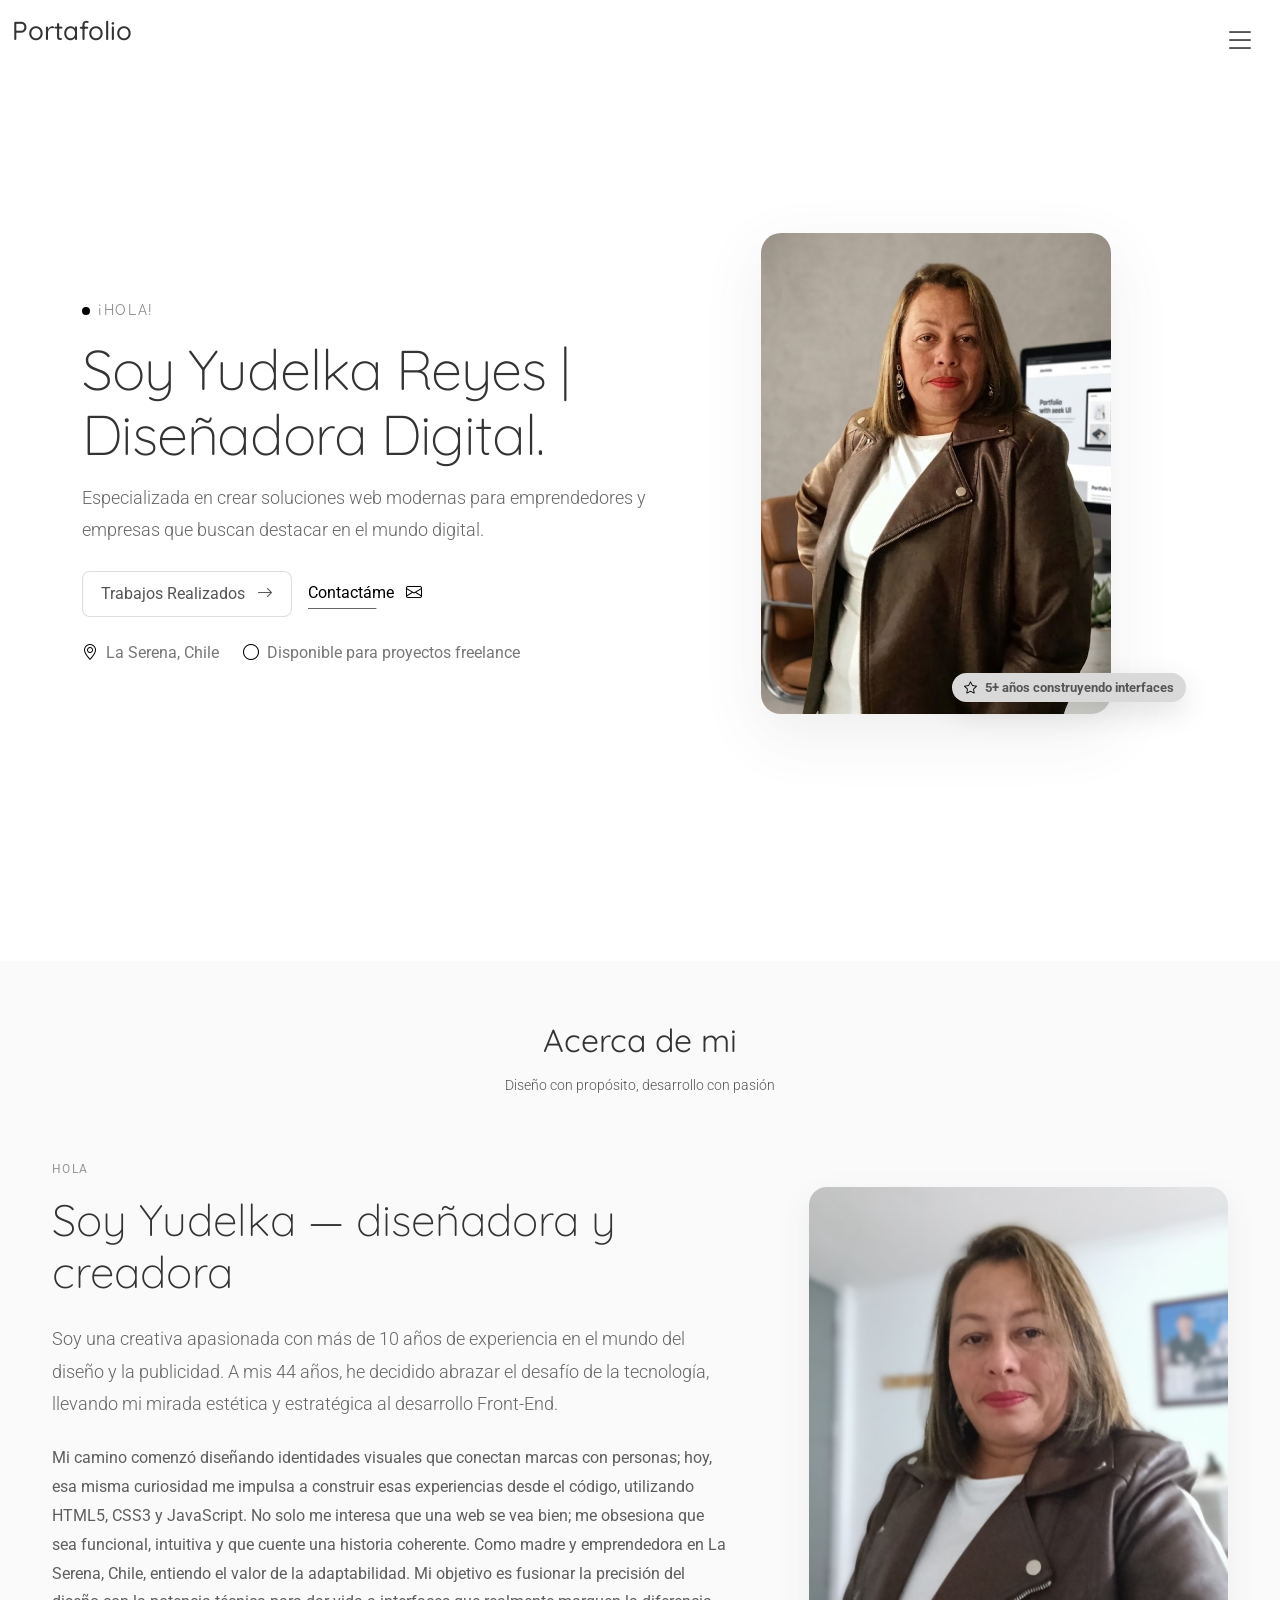
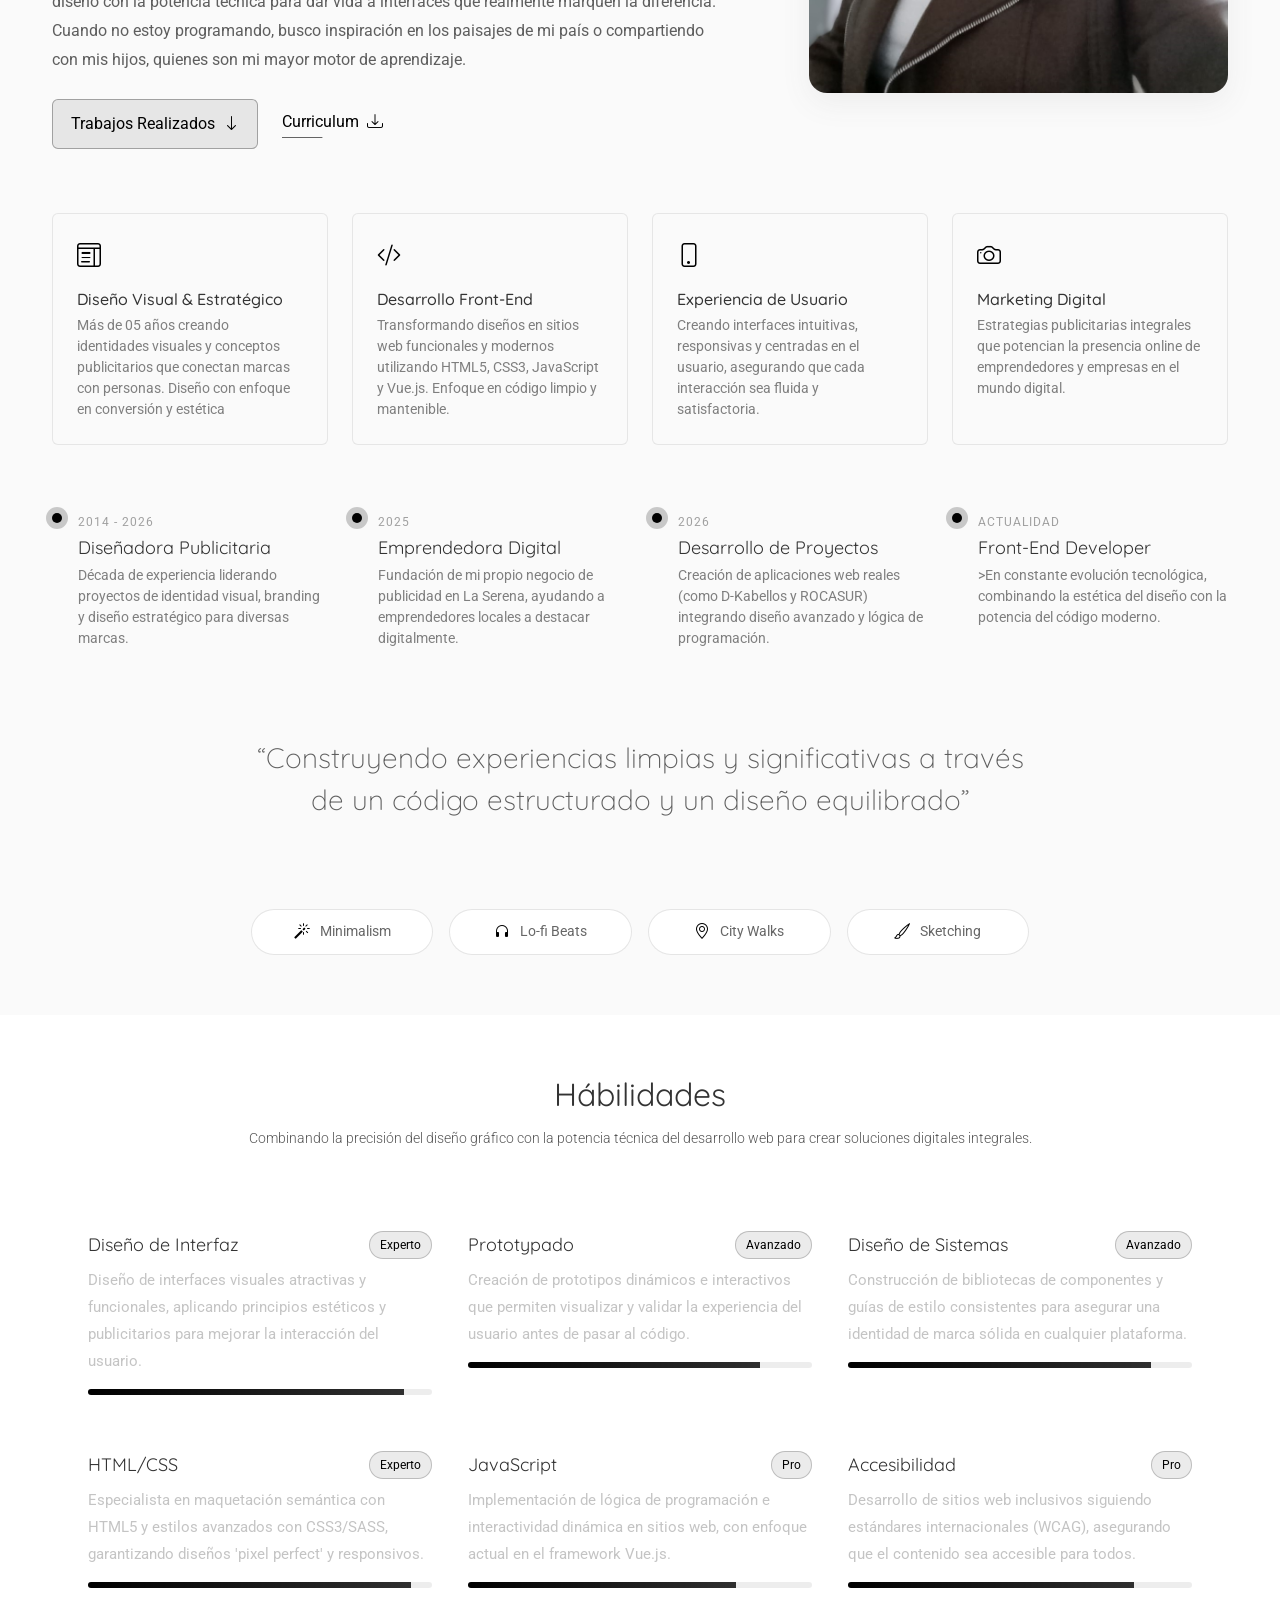
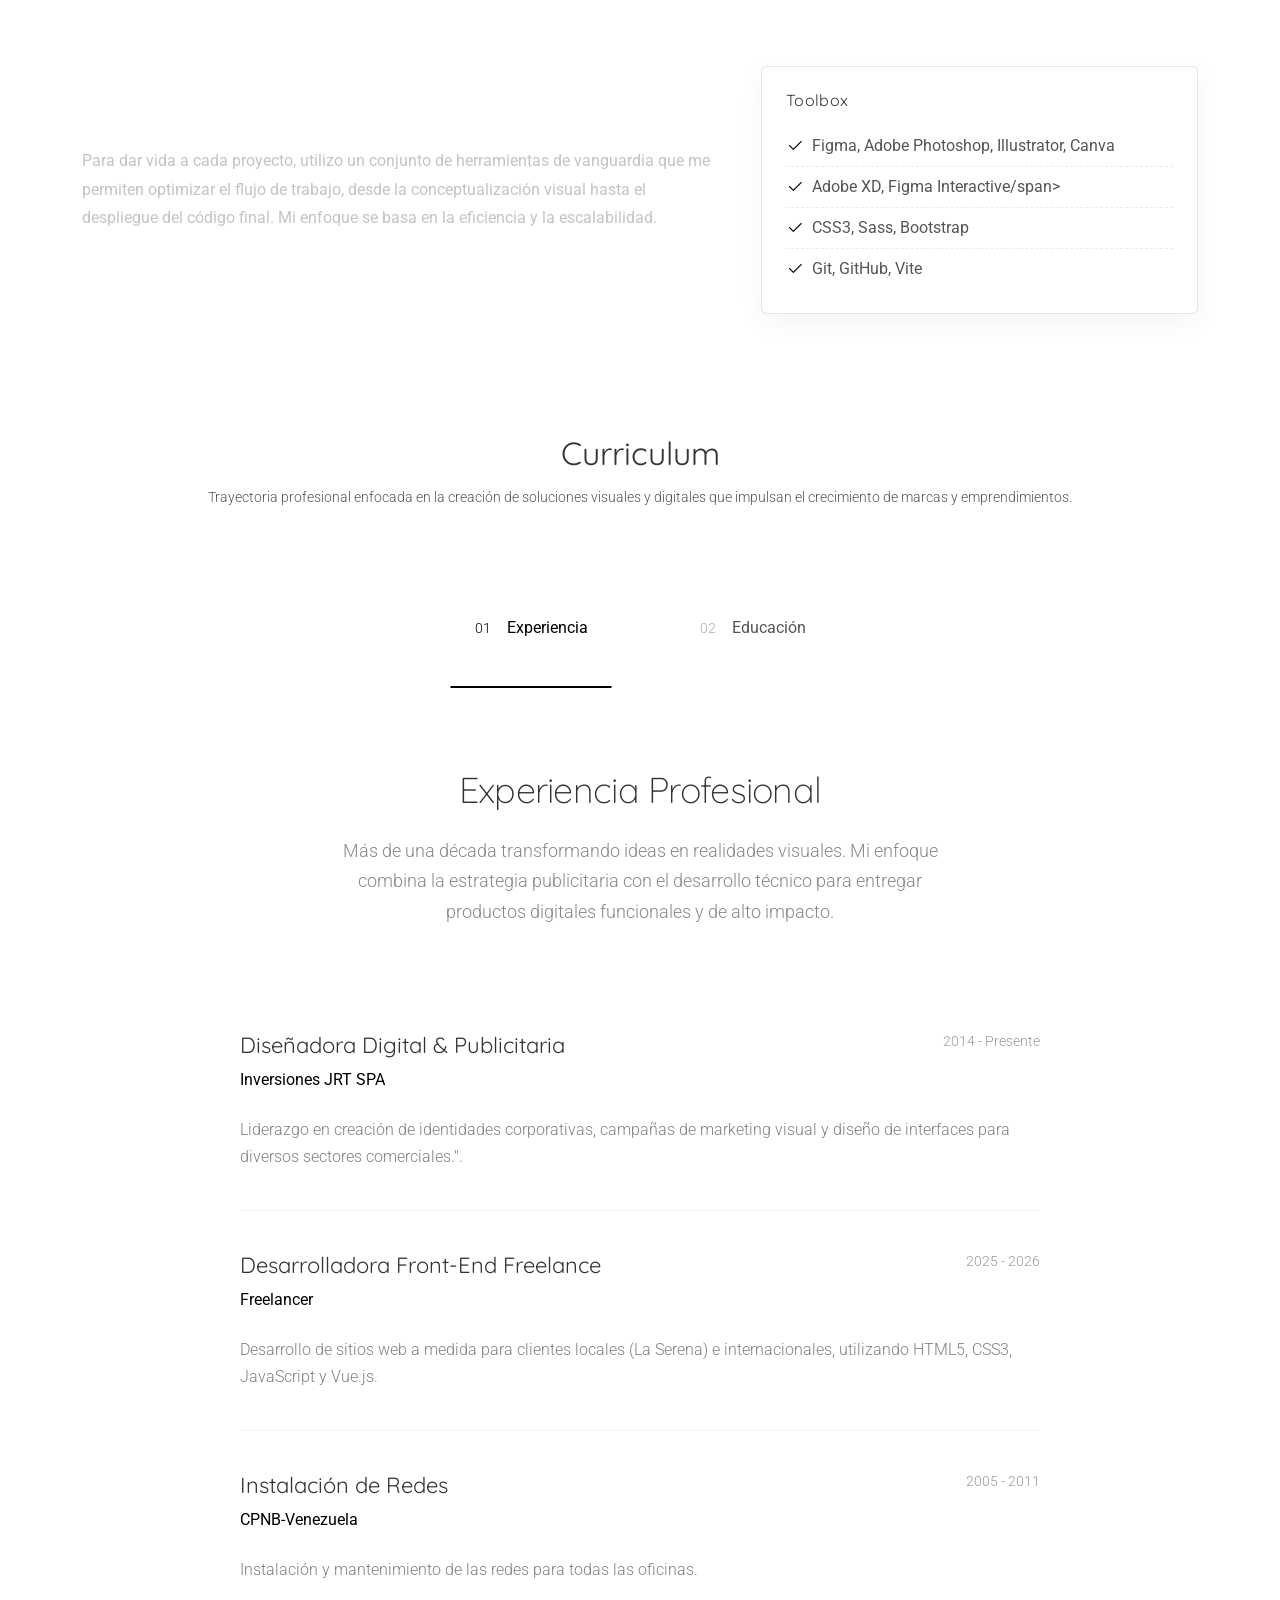
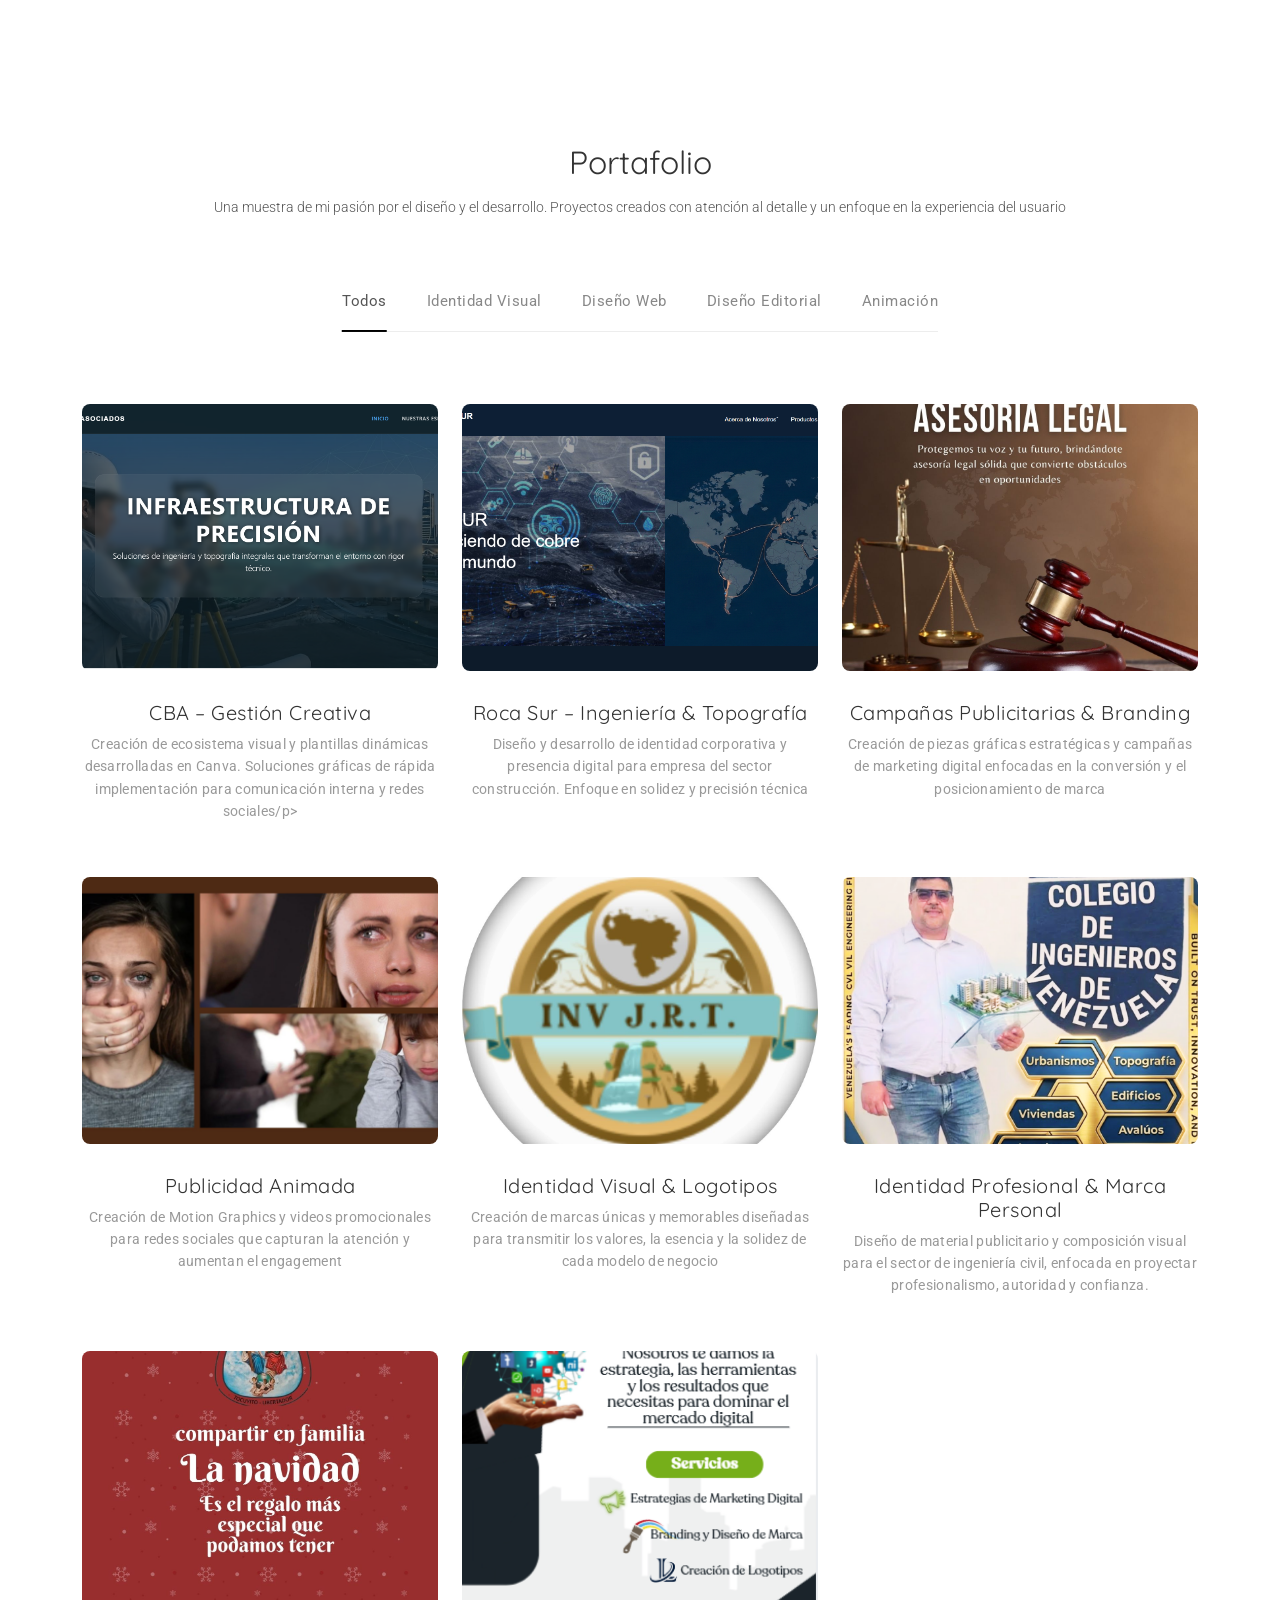
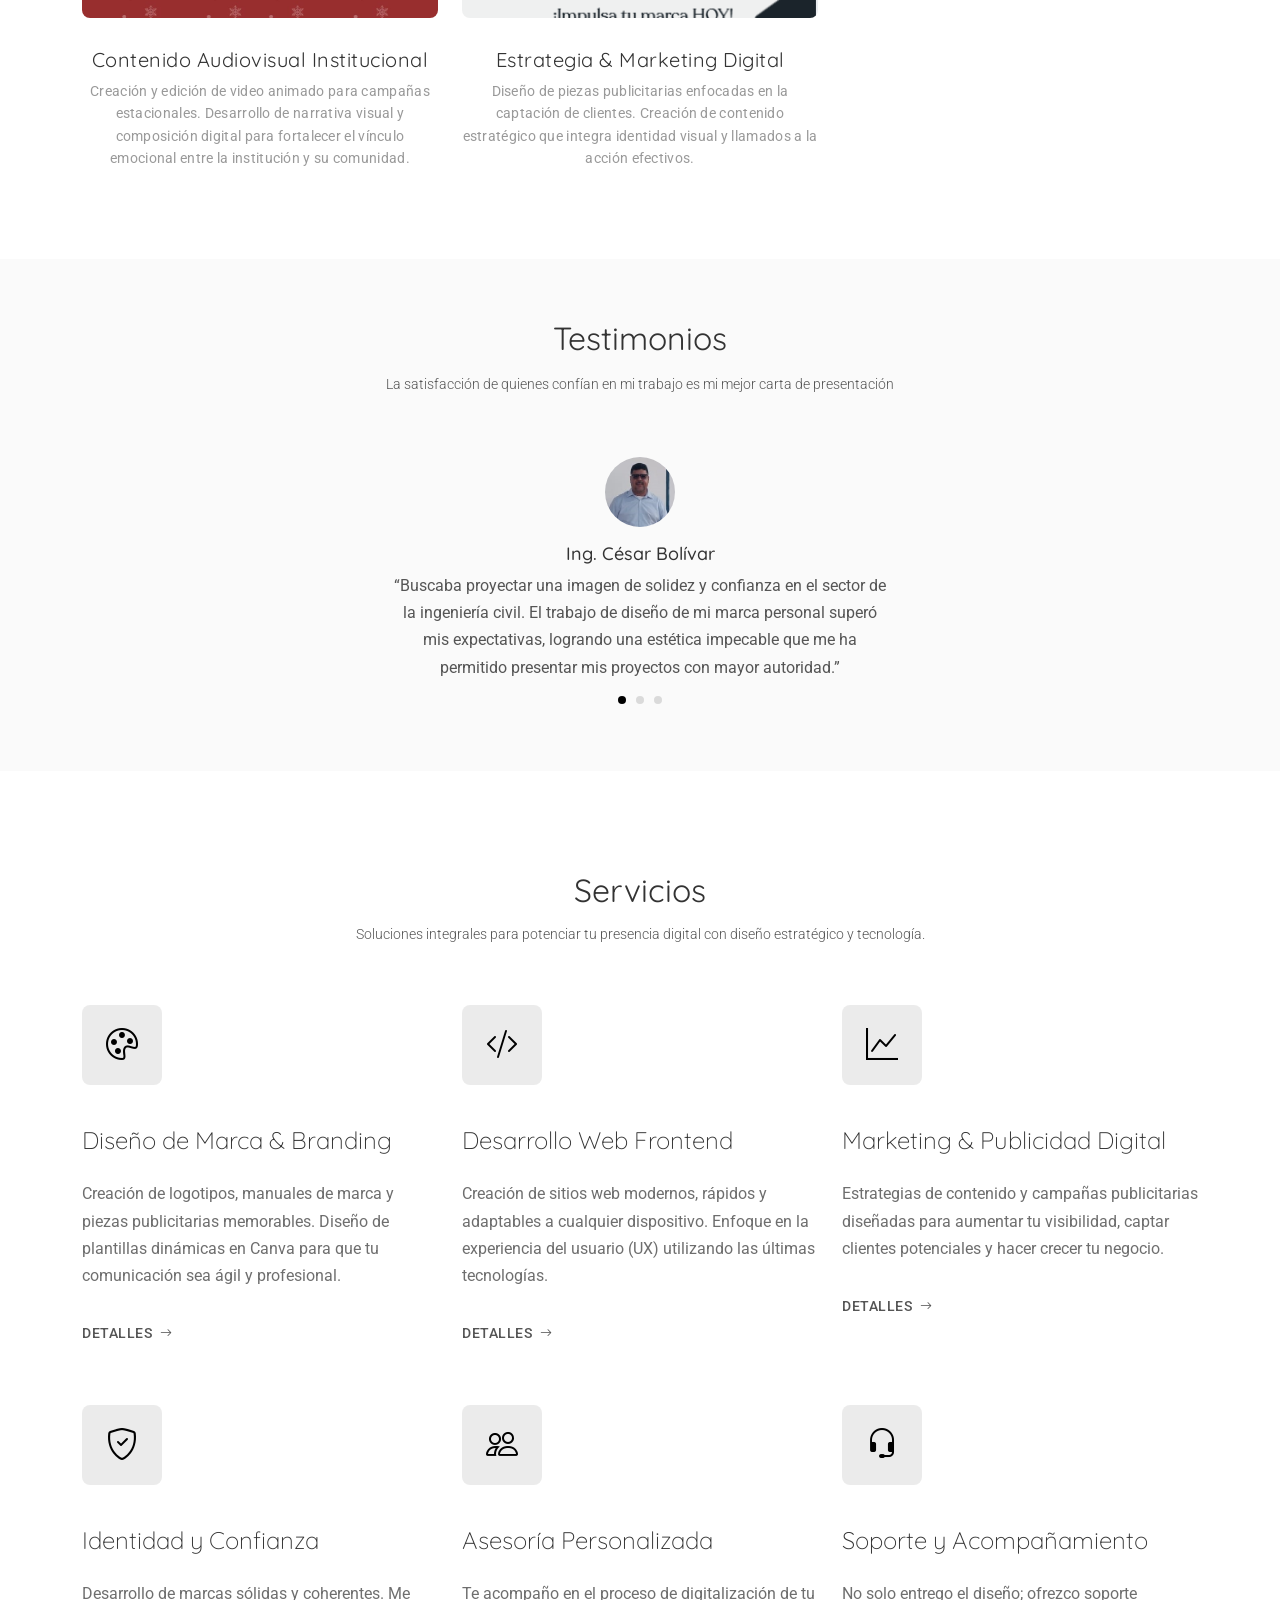
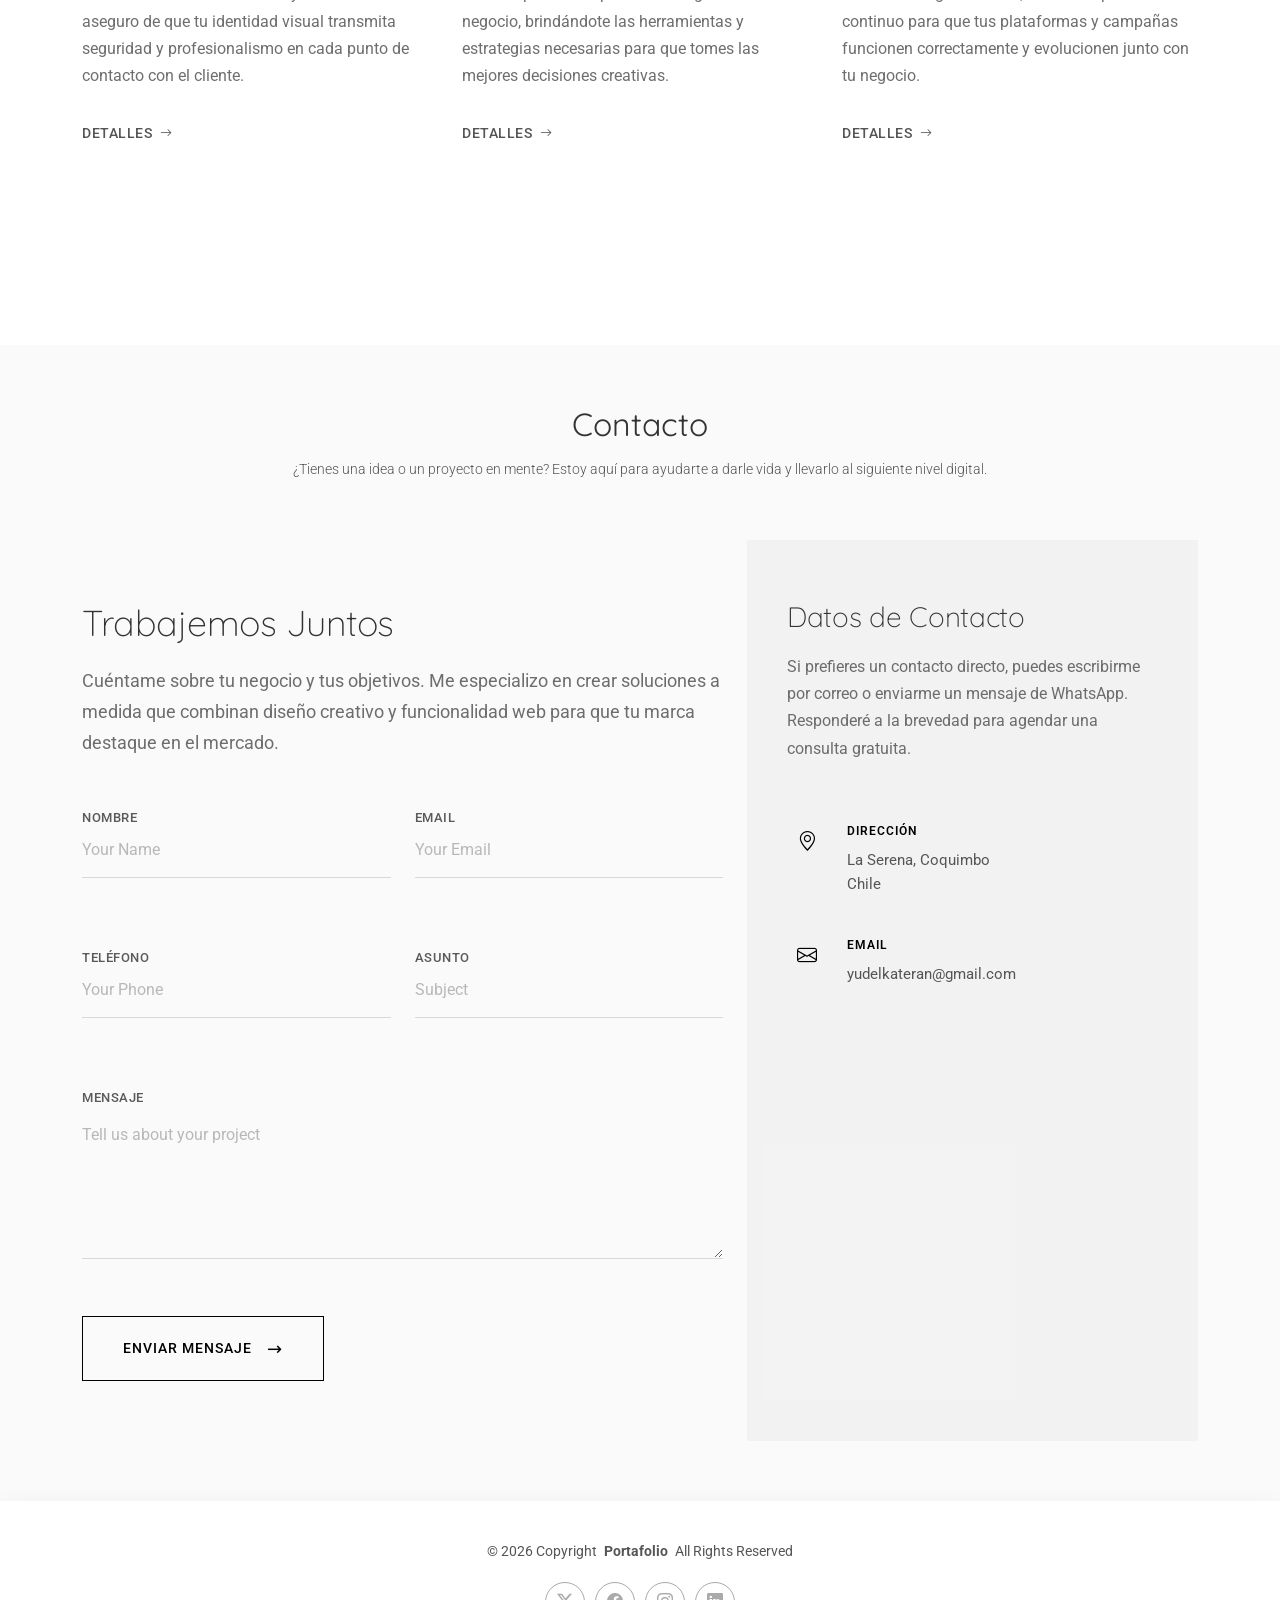
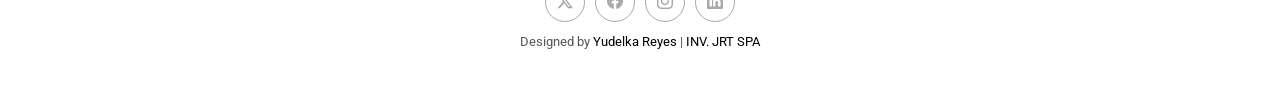
==== index.html @ 9823ff52 "Servicios" ====
<!DOCTYPE html>
<html lang="en">

<head>
  <meta charset="utf-8">
  <meta content="width=device-width, initial-scale=1.0" name="viewport">
  <title>Portafolio</title>
  <meta name="description" content="">
  <meta name="keywords" content="">

  <!-- Favicons -->
  <link href="assets/img/favicon.png" rel="icon">
  <link href="assets/img/apple-touch-icon.png" rel="apple-touch-icon">

  <!-- Fonts -->
  <link href="https://fonts.googleapis.com" rel="preconnect">
  <link href="https://fonts.gstatic.com" rel="preconnect" crossorigin>
  <link
    href="https://fonts.googleapis.com/css2?family=Roboto:ital,wght@0,100;0,300;0,400;0,500;0,700;0,900;1,100;1,300;1,400;1,500;1,700;1,900&family=Raleway:ital,wght@0,100;0,200;0,300;0,400;0,500;0,600;0,700;0,800;0,900;1,100;1,200;1,300;1,400;1,500;1,600;1,700;1,800;1,900&family=Quicksand:wght@300;400;500;600;700&display=swap"
    rel="stylesheet">

  <!-- Vendor CSS Files -->
  <link href="assets/vendor/bootstrap/css/bootstrap.min.css" rel="stylesheet">
  <link href="assets/vendor/bootstrap-icons/bootstrap-icons.css" rel="stylesheet">
  <link href="assets/vendor/aos/aos.css" rel="stylesheet">
  <link href="assets/vendor/glightbox/css/glightbox.min.css" rel="stylesheet">
  <link href="assets/vendor/swiper/swiper-bundle.min.css" rel="stylesheet">

  <!-- Main CSS File -->
  <link href="assets/css/main.css" rel="stylesheet">

  <!-- =======================================================
  * Template Name: MinimalFolio
  * Template URL: https://bootstrapmade.com/minimalfolio-bootstrap-portfolio-template/
  * Updated: Aug 05 2025 with Bootstrap v5.3.7
  * Author: BootstrapMade.com
  * License: https://bootstrapmade.com/license/
  ======================================================== -->
</head>

<body class="index-page">

  <header id="header" class="header d-flex align-items-center position-relative">
    <div class="container-fluid position-relative d-flex align-items-center justify-content-between">

      <a href="index.html" class="logo d-flex align-items-center">
        <!-- Uncomment the line below if you also wish to use an image logo -->
        <!-- <img src="assets/img/logo.webp" alt=""> -->
        <h1 class="sitename">Portafolio</h1>
      </a>

      <nav id="navmenu" class="navmenu">
        <ul>
          <li><a href="#hero" class="active">Inicio</a></li>
          <li><a href="#about">Acerca de mi</a></li>
          <li><a href="#resume">Resume</a></li>
          <li><a href="#portfolio">Portafolio</a></li>
          <li><a href="#services">Servicios</a></li>
          <li><a href="#contact">Contacto</a></li>
        </ul>
        <i class="mobile-nav-toggle d-xl-none bi bi-list"></i>
      </nav>

    </div>
  </header>

  <main class="main">

    <!-- Hero Section -->
    <section id="hero" class="hero section">

      <div class="container" data-aos="fade-up" data-aos-delay="100">

        <div class="row align-items-center gx-5 gy-5">

          <div class="col-lg-7">
            <div class="intro" data-aos="fade-right" data-aos-delay="150">
              <div class="eyebrow d-inline-flex align-items-center gap-2 mb-3">
                <span class="dot"></span>
                <span class="text">¡Hola! </span>
              </div>
              <h1 class="display-heading mb-3">
                Soy Yudelka Reyes | Diseñadora Digital.
              </h1>
              <p class="lead mb-4">
                Especializada en crear soluciones web modernas para emprendedores y empresas que buscan destacar en el
                mundo digital.
              </p>
              <div class="cta-group d-flex flex-wrap align-items-center gap-3" data-aos="zoom-in" data-aos-delay="250">
                <a href="#portfolio" class="btn btn-ghost">
                  Trabajos Realizados
                  <i class="bi bi-arrow-right ms-2"></i>
                </a>
                <a href="#contact" class="link-underline">
                  Contactáme
                  <i class="bi bi-envelope ms-2"></i>
                </a>
              </div>

              <div class="meta mt-4 d-flex flex-wrap align-items-center gap-4" data-aos="fade-up" data-aos-delay="300">
                <div class="meta-item d-flex align-items-center gap-2">
                  <i class="bi bi-geo-alt"></i>
                  <span>La Serena, Chile</span>
                </div>
                <div class="meta-item d-flex align-items-center gap-2">
                  <i class="bi bi-circle"></i>
                  <span>Disponible para proyectos freelance</span>
                </div>
              </div>
            </div>
          </div>

          <div class="col-lg-5">
            <figure class="portrait-wrap position-relative" data-aos="fade-left" data-aos-delay="200">
              <img src="assets/img/person/yo4.jpg" alt="Profile Portrait" class="img-fluid portrait-img">
              <figcaption class="visually-hidden">Minimal portrait preview</figcaption>

              <div class="badge note" data-aos="zoom-in" data-aos-delay="300">
                <i class="bi bi-star"></i>
                <span>5+ años construyendo interfaces</span>
              </div>
            </figure>
          </div>

        </div>

      </div>

    </section><!-- /Hero Section -->

    <!-- About Section -->
    <section id="about" class="about section light-background">

      <!-- Section Title -->
      <div class="container section-title" data-aos="fade-up">
        <h2>Acerca de mi</h2>
        <p>Diseño con propósito, desarrollo con pasión</p>
      </div><!-- End Section Title -->

      <div class="container" data-aos="fade-up" data-aos-delay="100">

        <!-- Intro + Photo -->
        <div class="row align-items-center justify-content-between intro-wrap gy-5">
          <div class="col-lg-7" data-aos="fade-right" data-aos-delay="150">
            <div class="intro-content">
              <span class="eyebrow">Hola</span>
              <h2 class="headline">Soy Yudelka — diseñadora y creadora
              </h2>
              <p class="lead">
                Soy una creativa apasionada con más de 10 años de experiencia en el mundo del diseño y la publicidad. A
                mis 44 años, he decidido abrazar el desafío de la tecnología, llevando mi mirada estética y estratégica
                al desarrollo Front-End.
              </p>
              <p>
                Mi camino comenzó diseñando identidades visuales que conectan marcas con personas; hoy, esa misma
                curiosidad me impulsa a construir esas experiencias desde el código, utilizando HTML5, CSS3 y
                JavaScript. No solo me interesa que una web se vea bien; me obsesiona que sea funcional, intuitiva y que
                cuente una historia coherente.

                Como madre y emprendedora en La Serena, Chile, entiendo el valor de la adaptabilidad. Mi objetivo es
                fusionar la precisión del diseño con la potencia técnica para dar vida a interfaces que realmente
                marquen la diferencia. Cuando no estoy programando, busco inspiración en los paisajes de mi país o
                compartiendo con mis hijos, quienes son mi mayor motor de aprendizaje.
              </p>

              <div class="cta-group">
                <a href="#portfolio" class="btn-ghost">
                  Trabajos Realizados <i class="bi bi-arrow-down"></i>
                </a>
                <a href="#resume" class="link-underline">
                  Curriculum <i class="bi bi-download"></i>
                </a>
              </div>
            </div>
          </div>

          <div class="col-lg-5" data-aos="zoom-in" data-aos-delay="250">
            <figure class="profile-figure text-center text-lg-end">
              <img src="assets/img/person/yo3.jpeg" alt="Portrait of Alex" class="img-fluid profile-photo">
              <figcaption class="profile-caption d-flex justify-content-end">
              </figcaption>
            </figure>
          </div>
        </div>
        <!-- End Intro + Photo -->

        <!-- Skills Grid -->
        <div class="skills-wrap">
          <div class="row g-4">
            <div class="col-6 col-md-4 col-lg-3" data-aos="fade-up" data-aos-delay="120">
              <div class="skill-item">
                <i class="bi bi-layout-text-window"></i>
                <h3>Diseño Visual & Estratégico</h3>
                <p>Más de 05 años creando identidades visuales y conceptos publicitarios que conectan marcas con
                  personas. Diseño con enfoque en conversión y estética</p>
              </div>
            </div>
            <div class="col-6 col-md-4 col-lg-3" data-aos="fade-up" data-aos-delay="180">
              <div class="skill-item">
                <i class="bi bi-code-slash"></i>
                <h3>Desarrollo Front-End</h3>
                <p>Transformando diseños en sitios web funcionales y modernos utilizando HTML5, CSS3, JavaScript y
                  Vue.js. Enfoque en código limpio y mantenible.</p>
              </div>
            </div>
            <div class="col-6 col-md-4 col-lg-3" data-aos="fade-up" data-aos-delay="240">
              <div class="skill-item">
                <i class="bi bi-phone"></i>
                <h3>Experiencia de Usuario</h3>
                <p>Creando interfaces intuitivas, responsivas y centradas en el usuario, asegurando que cada interacción
                  sea fluida y satisfactoria.</p>
              </div>
            </div>
            <div class="col-6 col-md-4 col-lg-3" data-aos="fade-up" data-aos-delay="300">
              <div class="skill-item">
                <i class="bi bi-camera"></i>
                <h3>Marketing Digital</h3>
                <p>Estrategias publicitarias integrales que potencian la presencia online de emprendedores y empresas en
                  el mundo digital.</p>
              </div>
            </div>
          </div>
        </div>
        <!-- End Skills Grid -->

        <!-- Journey Timeline -->
        <div class="journey-wrap">
          <div class="row g-4">
            <div class="col-md-6 col-lg-3" data-aos="fade-up" data-aos-delay="120">
              <article class="timeline-item">
                <span class="dot"></span>
                <time>2014 - 2026</time>
                <h4>Diseñadora Publicitaria</h4>
                <p>Década de experiencia liderando proyectos de identidad visual, branding y diseño estratégico para
                  diversas marcas.</p>
              </article>
            </div>
            <div class="col-md-6 col-lg-3" data-aos="fade-up" data-aos-delay="180">
              <article class="timeline-item">
                <span class="dot"></span>
                <time>2025</time>
                <h4>Emprendedora Digital</h4>
                <p>Fundación de mi propio negocio de publicidad en La Serena, ayudando a emprendedores locales a
                  destacar digitalmente.</p>
              </article>
            </div>
            <div class="col-md-6 col-lg-3" data-aos="fade-up" data-aos-delay="240">
              <article class="timeline-item">
                <span class="dot"></span>
                <time>2026</time>
                <h4>Desarrollo de Proyectos</h4>
                <p>Creación de aplicaciones web reales (como D-Kabellos y ROCASUR) integrando diseño avanzado y lógica
                  de programación.</p>
              </article>
            </div>
            <div class="col-md-6 col-lg-3" data-aos="fade-up" data-aos-delay="300">
              <article class="timeline-item">
                <span class="dot"></span>
                <time>Actualidad</time>
                <h4>Front-End Developer</h4>
                <p>>En constante evolución tecnológica, combinando la estética del diseño con la potencia del código
                  moderno.</p>
              </article>
            </div>
          </div>
        </div>
        <!-- End Journey Timeline -->

        <!-- Quote -->
        <blockquote class="personal-quote" data-aos="fade-down" data-aos-delay="200">
          <p>“Construyendo experiencias limpias y significativas a través de un código estructurado y un diseño
            equilibrado”</p>
        </blockquote>
        <!-- End Quote -->

        <!-- Fun Facts -->
        <div class="facts-wrap">
          <div class="row g-3 justify-content-center">
            <div class="col-6 col-md-3 col-lg-2" data-aos="zoom-in" data-aos-delay="120">
              <div class="fact-pill">
                <i class="bi bi-magic"></i>
                <span>Minimalism</span>
              </div>
            </div>
            <div class="col-6 col-md-3 col-lg-2" data-aos="zoom-in" data-aos-delay="160">
              <div class="fact-pill">
                <i class="bi bi-headphones"></i>
                <span>Lo-fi Beats</span>
              </div>
            </div>
            <div class="col-6 col-md-3 col-lg-2" data-aos="zoom-in" data-aos-delay="200">
              <div class="fact-pill">
                <i class="bi bi-geo-alt"></i>
                <span>City Walks</span>
              </div>
            </div>
            <div class="col-6 col-md-3 col-lg-2" data-aos="zoom-in" data-aos-delay="240">
              <div class="fact-pill">
                <i class="bi bi-brush"></i>
                <span>Sketching</span>
              </div>
            </div>
          </div>
        </div>
        <!-- End Fun Facts -->

      </div>

    </section><!-- /About Section -->

    <!-- Skills Section -->
    <section id="skills" class="skills section">

      <!-- Section Title -->
      <div class="container section-title" data-aos="fade-up">
        <h2>Hábilidades</h2>
        <p>Combinando la precisión del diseño gráfico con la potencia técnica del desarrollo web para crear soluciones
          digitales integrales.</p>
      </div><!-- End Section Title -->

      <div class="container" data-aos="fade-up" data-aos-delay="100">

        <div class="row gy-4">
          <div class="col-lg-4" data-aos="fade-up" data-aos-delay="150">
            <article class="skill-block skills-animation">
              <header class="d-flex align-items-center justify-content-between mb-2">
                <h3 class="skill-title">Diseño de Interfaz</h3>
                <span class="skill-badge">Experto</span>
              </header>
              <p class="skill-desc">Diseño de interfaces visuales atractivas y funcionales, aplicando principios
                estéticos y publicitarios para mejorar la interacción del usuario.</p>
              <div class="progress slim">
                <div class="progress-bar" role="progressbar" aria-valuenow="92" aria-valuemin="0" aria-valuemax="100">
                </div>
              </div>
            </article>
          </div>

          <div class="col-lg-4" data-aos="fade-up" data-aos-delay="200">
            <article class="skill-block skills-animation">
              <header class="d-flex align-items-center justify-content-between mb-2">
                <h3 class="skill-title">Prototypado</h3>
                <span class="skill-badge">Avanzado</span>
              </header>
              <p class="skill-desc">Creación de prototipos dinámicos e interactivos que permiten visualizar y validar la
                experiencia del usuario antes de pasar al código.</p>
              <div class="progress slim">
                <div class="progress-bar" role="progressbar" aria-valuenow="85" aria-valuemin="0" aria-valuemax="100">
                </div>
              </div>
            </article>
          </div>

          <div class="col-lg-4" data-aos="fade-up" data-aos-delay="250">
            <article class="skill-block skills-animation">
              <header class="d-flex align-items-center justify-content-between mb-2">
                <h3 class="skill-title">Diseño de Sistemas</h3>
                <span class="skill-badge">Avanzado</span>
              </header>
              <p class="skill-desc">Construcción de bibliotecas de componentes y guías de estilo consistentes para
                asegurar una identidad de marca sólida en cualquier plataforma.</p>
              <div class="progress slim">
                <div class="progress-bar" role="progressbar" aria-valuenow="88" aria-valuemin="0" aria-valuemax="100">
                </div>
              </div>
            </article>
          </div>
        </div><!-- End Skill Row 1 -->

        <div class="row gy-4 mt-1">
          <div class="col-lg-4" data-aos="fade-up" data-aos-delay="150">
            <article class="skill-block skills-animation">
              <header class="d-flex align-items-center justify-content-between mb-2">
                <h3 class="skill-title">HTML/CSS</h3>
                <span class="skill-badge">Experto</span>
              </header>
              <p class="skill-desc">Especialista en maquetación semántica con HTML5 y estilos avanzados con CSS3/SASS,
                garantizando diseños 'pixel perfect' y responsivos.</p>
              <div class="progress slim">
                <div class="progress-bar" role="progressbar" aria-valuenow="94" aria-valuemin="0" aria-valuemax="100">
                </div>
              </div>
            </article>
          </div>

          <div class="col-lg-4" data-aos="fade-up" data-aos-delay="200">
            <article class="skill-block skills-animation">
              <header class="d-flex align-items-center justify-content-between mb-2">
                <h3 class="skill-title">JavaScript</h3>
                <span class="skill-badge">Pro</span>
              </header>
              <p class="skill-desc">Implementación de lógica de programación e interactividad dinámica en sitios web,
                con enfoque actual en el framework Vue.js.</p>
              <div class="progress slim">
                <div class="progress-bar" role="progressbar" aria-valuenow="78" aria-valuemin="0" aria-valuemax="100">
                </div>
              </div>
            </article>
          </div>

          <div class="col-lg-4" data-aos="fade-up" data-aos-delay="250">
            <article class="skill-block skills-animation">
              <header class="d-flex align-items-center justify-content-between mb-2">
                <h3 class="skill-title">Accesibilidad</h3>
                <span class="skill-badge">Pro</span>
              </header>
              <p class="skill-desc">Desarrollo de sitios web inclusivos siguiendo estándares internacionales (WCAG),
                asegurando que el contenido sea accesible para todos.</p>
              <div class="progress slim">
                <div class="progress-bar" role="progressbar" aria-valuenow="83" aria-valuemin="0" aria-valuemax="100">
                </div>
              </div>
            </article>
          </div>
        </div><!-- End Skill Row 2 -->

        <div class="row gx-5 gy-4 mt-5 align-items-center alt-grid">
          <div class="col-lg-5 order-lg-2" data-aos="fade-left" data-aos-delay="150">
            <div class="soft-card p-4 rounded-2">
              <h4 class="mini-head mb-3">Toolbox</h4>
              <ul class="list-unstyled tool-list mb-0">
                <li class="d-flex align-items-center gap-2"><i class="bi bi-check2"></i><span>Figma, Adobe Photoshop,
                    Illustrator, Canva</span></li>

                <li class="d-flex align-items-center gap-2"><i class="bi bi-check2"></i><span>Adobe XD, Figma
                    Interactive/span>
                </li>
                <li class="d-flex align-items-center gap-2"><i class="bi bi-check2"></i><span>CSS3, Sass,
                    Bootstrap</span></li>

                <li class="d-flex align-items-center gap-2"><i class="bi bi-check2"></i><span>Git, GitHub, Vite</span>
                </li>
              </ul>
            </div>
          </div>

          <div class="col-lg-7 order-lg-1" data-aos="fade-up" data-aos-delay="200">
            <div class="note">
              <p class="mb-0">Para dar vida a cada proyecto, utilizo un conjunto de herramientas de vanguardia que me
                permiten optimizar el flujo de trabajo, desde la conceptualización visual hasta el despliegue del código
                final. Mi enfoque se basa en la eficiencia y la escalabilidad.</p>
            </div>
          </div>
        </div>

      </div>

    </section><!-- /Skills Section -->

    <!-- Resume Section -->
    <section id="resume" class="resume section">

      <!-- Section Title -->
      <div class="container section-title" data-aos="fade-up">
        <h2>Curriculum</h2>
        <p>Trayectoria profesional enfocada en la creación de soluciones visuales y digitales que impulsan el
          crecimiento de marcas y emprendimientos.</p>
      </div><!-- End Section Title -->

      <div class="container" data-aos="fade-up" data-aos-delay="100">

        <div class="row">
          <div class="col-lg-12">
            <ul class="nav nav-pills resume-navigation justify-content-center" id="resume-resume-tabs" role="tablist"
              data-aos="fade-up" data-aos-delay="200">
              <li class="nav-item" role="presentation">
                <button class="nav-link active" id="resume-experience-tab" data-bs-toggle="pill"
                  data-bs-target="#resume-experience" type="button" role="tab" aria-controls="resume-experience"
                  aria-selected="true">
                  <span class="nav-number">01</span>
                  <span class="nav-label">Experiencia</span>
                </button>
              </li>
              <li class="nav-item" role="presentation">
                <button class="nav-link" id="resume-education-tab" data-bs-toggle="pill"
                  data-bs-target="#resume-education" type="button" role="tab" aria-controls="resume-education"
                  aria-selected="false">
                  <span class="nav-number">02</span>
                  <span class="nav-label">Educación</span>
                </button>
              </li>
            </ul>
          </div>
        </div>

        <div class="tab-content resume-content" id="resume-resume-tabContent">
          <div class="tab-pane fade show active" id="resume-experience" role="tabpanel"
            aria-labelledby="resume-experience-tab" tabindex="0" data-aos="fade-up" data-aos-delay="300">
            <div class="section-intro">
              <h2>Experiencia Profesional</h2>
              <p>Más de una década transformando ideas en realidades visuales. Mi enfoque combina la estrategia
                publicitaria con el desarrollo técnico para entregar productos digitales funcionales y de alto impacto.
              </p>
            </div>

            <div class="experience-grid">
              <div class="experience-item" data-aos="fade-up" data-aos-delay="400">
                <div class="item-header">
                  <div class="position-info">
                    <h3>Diseñadora Digital & Publicitaria </h3>
                    <div class="company">Inversiones JRT SPA</div>
                  </div>
                  <div class="period">2014 - Presente</div>
                </div>
                <div class="item-content">
                  <p>Liderazgo en creación de identidades corporativas, campañas de marketing visual y diseño de
                    interfaces para diversos sectores comerciales.".</p>
                </div>
              </div>

              <div class="experience-item" data-aos="fade-up" data-aos-delay="450">
                <div class="item-header">
                  <div class="position-info">
                    <h3>Desarrolladora Front-End Freelance</h3>
                    <div class="company">Freelancer</div>
                  </div>
                  <div class="period">2025 - 2026</div>
                </div>
                <div class="item-content">
                  <p>Desarrollo de sitios web a medida para clientes locales (La Serena) e internacionales, utilizando
                    HTML5, CSS3, JavaScript y Vue.js.</p>
                </div>
              </div>

              <div class="experience-item" data-aos="fade-up" data-aos-delay="500">
                <div class="item-header">
                  <div class="position-info">
                    <h3>Instalación de Redes</h3>
                    <div class="company">CPNB-Venezuela</div>
                  </div>
                  <div class="period">2005 - 2011</div>
                </div>
                <div class="item-content">
                  <p>Instalación y mantenimiento de las redes para todas las oficinas.</p>
                </div>
              </div>
            </div>
          </div>

          <div class="tab-pane fade" id="resume-education" role="tabpanel" aria-labelledby="resume-education-tab"
            tabindex="0" data-aos="fade-up" data-aos-delay="300">
            <div class="section-intro">
              <h2>Educación</h2>
              <p>Comprometida con el aprendizaje continuo y la actualización tecnológica para mantenerme a la vanguardia
                de las tendencias del diseño y el desarrollo web.</p>
            </div>

            <div class="education-list">
              <div class="education-entry" data-aos="fade-up" data-aos-delay="400">
                <div class="degree-year">2026</div>
                <div class="degree-details">
                  <h3>DESARROLLO DE APLICACIONES FRONT-END TRAINEE</h3>
                  <div class="institution">Pixelab-Sence</div>
                  <p>Este curso de 441 horas capacita en el desarrollo de sitios web modernos usando HTML5, CSS3 y
                    JavaScript. Aprenderás a crear interfaces responsivas con Bootstrap y aplicaciones dinámicas con
                    Vue.js, dominando herramientas como Git, GitHub, SASS e IA para optimizar el flujo de trabajo
                    profesional.</p>
                </div>
              </div>

              <div class="education-entry" data-aos="fade-up" data-aos-delay="450">
                <div class="degree-year">2004</div>
                <div class="degree-details">
                  <h3>Técnico Superior en Informática</h3>
                  <div class="institution">Insituto Politécnico de Caripito</div>
                  <p>Formación técnica centrada en el análisis de sistemas y desarrollo de software. Esta base académica
                    me permite abordar el desarrollo Front-End con una metodología estructurada, optimizando el
                    rendimiento y la funcionalidad de cada proyecto digital.</p>
                </div>
              </div>
            </div>
          </div>

          <div class="tab-pane fade" id="resume-skills" role="tabpanel" aria-labelledby="resume-skills-tab" tabindex="0"
            data-aos="fade-up" data-aos-delay="300">
            <div class="section-intro">
              <h2>Core Competencies</h2>
              <p>Nam libero tempore cum soluta nobis est eligendi optio cumque nihil impedit quo minus id quod maxime
                placeat.</p>
            </div>

            <div class="skills-categories">
              <div class="skill-category" data-aos="fade-up" data-aos-delay="400">
                <h3>Technical Skills</h3>
                <div class="skill-tags">
                  <span class="skill-tag">Product Strategy</span>
                  <span class="skill-tag">Data Analysis</span>
                  <span class="skill-tag">User Research</span>
                  <span class="skill-tag">Agile Methodology</span>
                  <span class="skill-tag">A/B Testing</span>
                </div>
              </div>

              <div class="skill-category" data-aos="fade-up" data-aos-delay="450">
                <h3>Leadership</h3>
                <div class="skill-tags">
                  <span class="skill-tag">Team Management</span>
                  <span class="skill-tag">Strategic Planning</span>
                  <span class="skill-tag">Cross-functional Collaboration</span>
                  <span class="skill-tag">Stakeholder Communication</span>
                </div>
              </div>

              <div class="skill-category" data-aos="fade-up" data-aos-delay="500">
                <h3>Tools &amp; Platforms</h3>
                <div class="skill-tags">
                  <span class="skill-tag">Figma</span>
                  <span class="skill-tag">Jira</span>
                  <span class="skill-tag">Google Analytics</span>
                  <span class="skill-tag">Tableau</span>
                  <span class="skill-tag">Slack</span>
                </div>
              </div>
            </div>
          </div>
        </div>

      </div>

    </section><!-- /Resume Section -->

    <!-- Portfolio Section -->
    <section id="portfolio" class="portfolio section">

      <!-- Section Title -->
      <div class="container section-title" data-aos="fade-up">
        <h2>Portafolio</h2>
        <p>Una muestra de mi pasión por el diseño y el desarrollo. Proyectos creados con atención al detalle y un
          enfoque en la experiencia del usuario</p>
      </div><!-- End Section Title -->

      <div class="container" data-aos="fade-up" data-aos-delay="100">

        <div class="isotope-layout" data-default-filter="*" data-layout="fitRows" data-sort="original-order">

          <div class="portfolio-filters-wrapper" data-aos="fade-up" data-aos-delay="100">
            <ul class="portfolio-filters isotope-filters">
              <li data-filter="*" class="filter-active">Todos</li>
              <li data-filter=".filter-branding">Identidad Visual</li>
              <li data-filter=".filter-web">Diseño Web</li>
              <li data-filter=".filter-print">Diseño Editorial</li>
              <li data-filter=".filter-motion">Animación</li>
            </ul>
          </div>

          <div class="row gy-4 portfolio-grid isotope-container" data-aos="fade-up" data-aos-delay="200">

            <div class="col-lg-4 col-md-6 portfolio-item isotope-item filter-branding">
              <div class="portfolio-card">
                <div class="image-container">
                  <img src="assets/img/portfolio/cba.png" class="img-fluid" alt="Brand Identity" loading="lazy">
                  <div class="overlay">
                    <div class="overlay-content">
                      <a href="assets/img/portfolio/cba.png" class="glightbox zoom-link" title="CBA & ASOCIADOS">
                        <i class="bi bi-zoom-in"></i>
                      </a>
                      <a href="portfolio-details.html" class="details-link" title="CBA&ASOCIADOS">
                        <i class="bi bi-arrow-right"></i>
                      </a>
                    </div>
                  </div>
                </div>
                <div class="content">
                  <h3>CBA – Gestión Creativa</h3>
                  <p>Creación de ecosistema visual y plantillas dinámicas desarrolladas en Canva. Soluciones gráficas de
                    rápida implementación para comunicación interna y redes sociales/p>
                </div>
              </div>
            </div><!-- End Portfolio Item -->

            <div class="col-lg-4 col-md-6 portfolio-item isotope-item filter-web">
              <div class="portfolio-card">
                <div class="image-container">
                  <img src="assets/img/portfolio/rocasur.png" class="img-fluid" alt="ROCASUR SPA" loading="lazy">
                  <div class="overlay">
                    <div class="overlay-content">
                      <a href="assets/img/portfolio/rocasur.png" class="glightbox zoom-link" title="ROCASUR SPA">
                        <i class="bi bi-zoom-in"></i>
                      </a>
                      <a href="portfolio-details.html" class="details-link" title="ROCASUR SPA">
                        <i class="bi bi-arrow-right"></i>
                      </a>
                    </div>
                  </div>
                </div>
                <div class="content">
                  <h3>Roca Sur – Ingeniería & Topografía</h3>
                  <p>Diseño y desarrollo de identidad corporativa y presencia digital para empresa del sector
                    construcción. Enfoque en solidez y precisión técnica</p>
                </div>
              </div>
            </div><!-- End Portfolio Item -->

            <div class="col-lg-4 col-md-6 portfolio-item isotope-item filter-print">
              <div class="portfolio-card">
                <div class="image-container">
                  <img src="assets/img/portfolio/Legal.jpg" class="img-fluid" alt="Magazine Design" loading="lazy">
                  <div class="overlay">
                    <div class="overlay-content">
                      <a href="assets/img/portfolio/Legal.jpg" class="glightbox zoom-link" title="Asesoria Legal">
                        <i class="bi bi-zoom-in"></i>
                      </a>
                      <a href="portfolio-details.html" class="details-link" title="View Project Details">
                        <i class="bi bi-arrow-right"></i>
                      </a>
                    </div>
                  </div>
                </div>
                <div class="content">
                  <h3>Campañas Publicitarias & Branding</h3>
                  <p>Creación de piezas gráficas estratégicas y campañas de marketing digital enfocadas en la conversión
                    y el posicionamiento de marca</p>
                </div>
              </div>
            </div><!-- End Portfolio Item -->

            <div class="col-lg-4 col-md-6 portfolio-item isotope-item filter-motion">
              <div class="portfolio-card">
                <div class="image-container">
                  <img src="assets/img/portfolio/roa.jpg" class="img-fluid" alt="Video ROA &  ROBLEDO" loading="lazy">
                  <div class="overlay">
                    <div class="overlay-content">
                      <a href="assets/img/portfolio/roa2.jpg" class="glightbox zoom-link" title="Video ROA &  ROBLEDO">
                        <i class="bi bi-zoom-in"></i>
                      </a>
                      <a href="portfolio-details.html" class="details-link" title="Video ROA &  ROBLEDO">
                        <i class="bi bi-arrow-right"></i>
                      </a>
                    </div>
                  </div>
                </div>
                <div class="content">
                  <h3>Publicidad Animada</h3>
                  <p>Creación de Motion Graphics y videos promocionales para redes sociales que capturan la atención y
                    aumentan el engagement</p>
                </div>
              </div>
            </div><!-- End Portfolio Item -->

            <div class="col-lg-4 col-md-6 portfolio-item isotope-item filter-branding">
              <div class="portfolio-card">
                <div class="image-container">
                  <img src="assets/img/portfolio/jrt.jpg" class="img-fluid" alt="LOGO INV JRT" loading="lazy">
                  <div class="overlay">
                    <div class="overlay-content">
                      <a href="assets/img/portfolio/JRT1.jpg" class="glightbox zoom-link" title="LOGO INV JRT">
                        <i class="bi bi-zoom-in"></i>
                      </a>
                      <a href="portfolio-details.html" class="details-link" title="LOGO INV JRT">
                        <i class="bi bi-arrow-right"></i>
                      </a>
                    </div>
                  </div>
                </div>
                <div class="content">
                  <h3>Identidad Visual & Logotipos</h3>
                  <p>Creación de marcas únicas y memorables diseñadas para transmitir los valores, la esencia y la
                    solidez de cada modelo de negocio</p>
                </div>
              </div>
            </div><!-- End Portfolio Item -->

            <div class="col-lg-4 col-md-6 portfolio-item isotope-item filter-web">
              <div class="portfolio-card">
                <div class="image-container">
                  <img src="assets/img/portfolio/cesar.png" class="img-fluid" alt="Mobile App Design" loading="lazy">
                  <div class="overlay">
                    <div class="overlay-content">
                      <a href="assets/img/portfolio/cesar.png" class="glightbox zoom-link" title="Ing. César Bolívar">
                        <i class="bi bi-zoom-in"></i>
                      </a>
                      <a href="portfolio-details.html" class="details-link" title="Ing. César Bolívar">
                        <i class="bi bi-arrow-right"></i>
                      </a>
                    </div>
                  </div>
                </div>
                <div class="content">
                  <h3>Identidad Profesional & Marca Personal</h3>
                  <p>Diseño de material publicitario y composición visual para el sector de ingeniería civil, enfocada
                    en proyectar profesionalismo, autoridad y confianza.</p>
                </div>
              </div>
            </div><!-- End Portfolio Item -->

            <div class="col-lg-4 col-md-6 portfolio-item isotope-item filter-print">
              <div class="portfolio-card">
                <div class="image-container">
                  <img src="assets/img/portfolio/trinidad.jpg" class="img-fluid" alt="Diseño de Navidad"
                    loading="lazy">
                  <div class="overlay">
                    <div class="overlay-content">
                      <a href="assets/img/portfolio/trinidad1.jpg" class="glightbox zoom-link"
                        title="Packaging Design">
                        <i class="bi bi-zoom-in"></i>
                      </a>
                      <a href="portfolio-details.html" class="details-link" title="View Project Details">
                        <i class="bi bi-arrow-right"></i>
                      </a>
                    </div>
                  </div>
                </div>
                <div class="content">
                  <h3>Contenido Audiovisual Institucional</h3>
                  <p>Creación y edición de video animado para campañas estacionales. Desarrollo de narrativa visual y composición digital para fortalecer el vínculo emocional entre la institución y su comunidad.</p>
                </div>
              </div>
            </div><!-- End Portfolio Item -->

            <div class="col-lg-4 col-md-6 portfolio-item isotope-item filter-motion">
              <div class="portfolio-card">
                <div class="image-container">
                  <img src="assets/img/portfolio/publicidad.png" class="img-fluid" alt="Diseño de Publicidad"
                    loading="lazy">
                  <div class="overlay">
                    <div class="overlay-content">
                      <a href="assets/img/portfolio/publicidad.png" class="glightbox zoom-link"
                        title="Diseño de Publicidad">
                        <i class="bi bi-zoom-in"></i>
                      </a>
                      <a href="portfolio-details.html" class="details-link" title="Diseño de Publicidad">
                        <i class="bi bi-arrow-right"></i>
                      </a>
                    </div>
                  </div>
                </div>
                <div class="content">
                  <h3>Estrategia & Marketing Digital</h3>
                  <p>Diseño de piezas publicitarias enfocadas en la captación de clientes. Creación de contenido estratégico que integra identidad visual y llamados a la acción efectivos.</p>
                </div>
              </div>
            </div><!-- End Portfolio Item -->

          </div><!-- End Portfolio Grid -->

        </div>

      </div>

    </section><!-- /Portfolio Section -->

    <!-- Testimonials Section -->
    <section id="testimonials" class="testimonials section light-background">
      <!-- Section Title -->
      <div class="container section-title" data-aos="fade-up">
        <h2>Testimonios</h2>
        <p>La satisfacción de quienes confían en mi trabajo es mi mejor carta de presentación</p>
      </div><!-- End Section Title -->

      <div class="container" data-aos="fade-up">
        <div class="row justify-content-center">
          <div class="col-lg-7">
            <div class="swiper init-swiper">
              <script type="application/json" class="swiper-config">
                {
                  "loop": true,
                  "speed": 600,
                  "autoplay": {
                    "delay": 5000
                  },
                  "slidesPerView": "auto",
                  "pagination": {
                    "el": ".swiper-pagination",
                    "type": "bullets",
                    "clickable": true
                  },
                  "breakpoints": {
                    "320": {
                      "slidesPerView": 1,
                      "spaceBetween": 40
                    },
                    "1200": {
                      "slidesPerView": 1,
                      "spaceBetween": 1
                    }
                  }
                }
              </script>
              <div class="swiper-wrapper">
                <div class="swiper-slide">
                  <div class="testimonial mx-auto">
                    <figure class="img-wrap">
                      <img src="assets/img/person/cesar4.jpeg" alt="Image" class="img-fluid">
                    </figure>
                    <h3 class="name">Ing. César Bolívar</h3>
                    <blockquote>
                      <p>
                        “Buscaba proyectar una imagen de solidez y confianza en el sector de la ingeniería civil. El trabajo de diseño de mi marca personal superó mis expectativas, logrando una estética impecable que me ha permitido presentar mis proyectos con mayor autoridad.”
                      </p>
                    </blockquote>
                  </div>
                </div>
                <div class="swiper-slide">
                  <div class="testimonial mx-auto">
                    <figure class="img-wrap">
                      <img src="assets/img/person/gabriela.jpeg" alt="Image" class="img-fluid">
                    </figure>
                    <h3 class="name">Abg. María Roa</h3>
                    <blockquote>
                      <p>
                        “En el mundo legal, la confianza lo es todo. Gracias a la estrategia de marketing y el diseño de piezas publicitarias, hemos logrado conectar de forma más cercana con nuestros clientes, humanizando nuestra marca sin perder la seriedad que requiere nuestra profesión.”
                      </p>
                    </blockquote>
                  </div>
                </div>
                <div class="swiper-slide">
                  <div class="testimonial mx-auto">
                    <figure class="img-wrap">
                      <img src="assets/img/person/neyl.png" alt="Image" class="img-fluid">
                    </figure>
                    <h3 class="name">Ing. Neyl Lozano</h3>
                    <blockquote>
                      <p>
                        “La transición de nuestra empresa al entorno digital fue clave gracias al desarrollo de nuestro sitio web. Logramos una plataforma profesional, clara y funcional que refleja perfectamente la precisión técnica que nos caracteriza en cada obra.”
                      </p>
                    </blockquote>
                  </div>
                </div>
              </div>
              <div class="swiper-pagination"></div>
            </div>
          </div>
        </div>
      </div>
    </section><!-- /Testimonials Section -->

    <!-- Services Section -->
    <section id="services" class="services section">

      <!-- Section Title -->
      <div class="container section-title" data-aos="fade-up">
        <h2>Servicios</h2>
        <p>Soluciones integrales para potenciar tu presencia digital con diseño estratégico y tecnología.</p>
      </div><!-- End Section Title -->

      <div class="container" data-aos="fade-up" data-aos-delay="100">

        <div class="row service-grid">

          <div class="col-lg-4 col-md-6" data-aos="fade-up" data-aos-delay="200">
            <div class="service-item">
              <div class="service-icon">
                <i class="bi bi-palette"></i>
              </div>
              <h3><a href="service-details.html">Diseño de Marca & Branding</a></h3>
              <p>Creación de logotipos, manuales de marca y piezas publicitarias memorables. Diseño de plantillas dinámicas en Canva para que tu comunicación sea ágil y profesional.</p>
              <div class="service-link">
                <a href="service-details.html">
                  <span>Detalles</span>
                  <i class="bi bi-arrow-right"></i>
                </a>
              </div>
            </div>
          </div><!-- End Service Item -->

          <div class="col-lg-4 col-md-6" data-aos="fade-up" data-aos-delay="250">
            <div class="service-item">
              <div class="service-icon">
                <i class="bi bi-code-slash"></i>
              </div>
              <h3><a href="service-details.html">Desarrollo Web Frontend</a></h3>
              <p>Creación de sitios web modernos, rápidos y adaptables a cualquier dispositivo. Enfoque en la experiencia del usuario (UX) utilizando las últimas tecnologías.</p>
              <div class="service-link">
                <a href="service-details.html">
                  <span>Detalles</span>
                  <i class="bi bi-arrow-right"></i>
                </a>
              </div>
            </div>
          </div><!-- End Service Item -->

          <div class="col-lg-4 col-md-6" data-aos="fade-up" data-aos-delay="300">
            <div class="service-item">
              <div class="service-icon">
                <i class="bi bi-graph-up"></i>
              </div>
              <h3><a href="service-details.html">Marketing & Publicidad Digital</a></h3>
              <p>Estrategias de contenido y campañas publicitarias diseñadas para aumentar tu visibilidad, captar clientes potenciales y hacer crecer tu negocio.</p>
              <div class="service-link">
                <a href="service-details.html">
                  <span>Detalles</span>
                  <i class="bi bi-arrow-right"></i>
                </a>
              </div>
            </div>
          </div><!-- End Service Item -->

          <div class="col-lg-4 col-md-6" data-aos="fade-up" data-aos-delay="200">
            <div class="service-item">
              <div class="service-icon">
                <i class="bi bi-shield-check"></i>
              </div>
              <h3><a href="service-details.html">Identidad y Confianza</a></h3>
              <p>Desarrollo de marcas sólidas y coherentes. Me aseguro de que tu identidad visual transmita seguridad y profesionalismo en cada punto de contacto con el cliente.</p>
              <div class="service-link">
                <a href="service-details.html">
                  <span>Detalles</span>
                  <i class="bi bi-arrow-right"></i>
                </a>
              </div>
            </div>
          </div><!-- End Service Item -->

          <div class="col-lg-4 col-md-6" data-aos="fade-up" data-aos-delay="250">
            <div class="service-item">
              <div class="service-icon">
                <i class="bi bi-people"></i>
              </div>
              <h3><a href="service-details.html">Asesoría Personalizada</a></h3>
              <p>Te acompaño en el proceso de digitalización de tu negocio, brindándote las herramientas y estrategias necesarias para que tomes las mejores decisiones creativas.</p>
              <div class="service-link">
                <a href="service-details.html">
                  <span>Detalles</span>
                  <i class="bi bi-arrow-right"></i>
                </a>
              </div>
            </div>
          </div><!-- End Service Item -->

          <div class="col-lg-4 col-md-6" data-aos="fade-up" data-aos-delay="300">
            <div class="service-item">
              <div class="service-icon">
                <i class="bi bi-headset"></i>
              </div>
              <h3><a href="service-details.html">Soporte y Acompañamiento</a></h3>
              <p>No solo entrego el diseño; ofrezco soporte continuo para que tus plataformas y campañas funcionen correctamente y evolucionen junto con tu negocio.</p>
              <div class="service-link">
                <a href="service-details.html">
                  <span>Detalles</span>
                  <i class="bi bi-arrow-right"></i>
                </a>
              </div>
            </div>
          </div><!-- End Service Item -->

        </div>

      </div>

    </section><!-- /Services Section -->

    <!-- Faq Section -->
    <section id="faq" class="faq section">

    </section><!-- /Faq Section -->

    <!-- Contact Section -->
    <section id="contact" class="contact section light-background">
      <!-- Section Title -->
      <div class="container section-title" data-aos="fade-up">
        <h2>Contacto</h2>
        <p>¿Tienes una idea o un proyecto en mente? Estoy aquí para ayudarte a darle vida y llevarlo al siguiente nivel digital.</p>
      </div><!-- End Section Title -->

      <div class="container" data-aos="fade-up" data-aos-delay="100">
        <div class="row align-items-stretch">
          <div class="col-lg-7 order-lg-1 order-2" data-aos="fade-right" data-aos-delay="200">
            <div class="contact-form-container">
              <div class="form-intro">
                <h2>Trabajemos Juntos</h2>
                <p>Cuéntame sobre tu negocio y tus objetivos. Me especializo en crear soluciones a medida que combinan diseño creativo y funcionalidad web para que tu marca destaque en el mercado.</p>
              </div>

              <form action="forms/contact.php" method="post" class="php-email-form contact-form">
                <div class="row">
                  <div class="col-md-6">
                    <div class="form-field">
                      <input type="text" name="name" class="form-input" id="userName" placeholder="Your Name"
                        required="">
                      <label for="userName" class="field-label">Nombre</label>
                    </div>
                  </div>

                  <div class="col-md-6">
                    <div class="form-field">
                      <input type="email" class="form-input" name="email" id="userEmail" placeholder="Your Email"
                        required="">
                      <label for="userEmail" class="field-label">Email</label>
                    </div>
                  </div>
                </div>

                <div class="row">
                  <div class="col-md-6">
                    <div class="form-field">
                      <input type="tel" class="form-input" name="phone" id="userPhone" placeholder="Your Phone">
                      <label for="userPhone" class="field-label">Teléfono</label>
                    </div>
                  </div>

                  <div class="col-md-6">
                    <div class="form-field">
                      <input type="text" class="form-input" name="subject" id="messageSubject" placeholder="Subject"
                        required="">
                      <label for="messageSubject" class="field-label">Asunto</label>
                    </div>
                  </div>
                </div>

                <div class="form-field message-field">
                  <textarea class="form-input message-input" name="message" id="userMessage" rows="5"
                    placeholder="Tell us about your project" required=""></textarea>
                  <label for="userMessage" class="field-label">Mensaje</label>
                </div>

                <div class="my-3">
                  <div class="loading">Loading</div>
                  <div class="error-message"></div>
                  <div class="sent-message">Tu mensaje ha sido enviado!!!</div>
                </div>

                <button type="submit" class="send-button">
                  Enviar Mensaje
                  <span class="button-arrow">→</span>
                </button>
              </form>
            </div>
          </div>

          <div class="col-lg-5 order-lg-2 order-1" data-aos="fade-left" data-aos-delay="300">
            <div class="contact-sidebar">
              <div class="contact-header">
                <h3>Datos de Contacto</h3>
                <p>Si prefieres un contacto directo, puedes escribirme por correo o enviarme un mensaje de WhatsApp. Responderé a la brevedad para agendar una consulta gratuita.</p>
              </div>

              <div class="contact-methods">
                <div class="contact-method" data-aos="fade-in" data-aos-delay="350">
                  <div class="contact-icon">
                    <i class="bi bi-geo-alt"></i>
                  </div>
                  <div class="contact-details">
                    <span class="method-label">Dirección</span>
                    <p>La Serena, Coquimbo<br>Chile</p>
                  </div>
                </div>

                <div class="contact-method" data-aos="fade-in" data-aos-delay="400">
                  <div class="contact-icon">
                    <i class="bi bi-envelope"></i>
                  </div>
                  <div class="contact-details">
                    <span class="method-label">Email</span>
                    <p>yudelkateran@gmail.com</p>
                  </div>
                </div>

                <div class="contact-method" data-aos="fade-in" data-aos-delay="450">
                  <div class="contact-icon">
                    <i class="bi bi-telephone"></i>
                  </div>
                  <div class="contact-details">
                    <span class="method-label">Teléfono</span>
                    <p>+56 (9) 49220740</p>
                  </div>
                </div>

                <div class="contact-method" data-aos="fade-in" data-aos-delay="500">
                  <div class="contact-icon">
                    <i class="bi bi-clock"></i>
                  </div>
                  <div class="contact-details">
                    <span class="method-label">Horario</span>
                    <p>Lunes - Viernes: 9AM - 6PM<br>Sábado: 10AM - 4PM</p>
                  </div>
                </div>
              </div>

              <div class="connect-section" data-aos="fade-up" data-aos-delay="550">
                <span class="connect-label">Contáctanos</span>
                <div class="social-links">
                  <a href="https://www.linkedin.com/in/yudelka-r-front-end/" target="_blank" class="social-link">
                    <i class="bi bi-linkedin"></i>
                  </a>
                  <a href="https://x.com/reyes_yudelka" target="_blank" class="social-link">
                    <i class="bi bi-twitter-x"></i>
                  </a>
                  <a href="https://www.instagram.com/inversionesjrt/" target="_blank" class="social-link">
                    <i class="bi bi-instagram"></i>
                  </a>
                  <a href="https://web.facebook.com/profile.php?id=61580438034913" target="_blank" class="social-link">
                    <i class="bi bi-facebook"></i>
                  </a>
                </div>
              </div>
            </div>
          </div>
        </div>
      </div>
    </section><!-- /Contact Section -->

  </main>

  <footer id="footer" class="footer">

    <div class="container">
      <div class="copyright text-center ">
        <p>© <span>2026 Copyright</span> <strong class="px-1 sitename">Portafolio</strong> <span>All Rights Reserved</span>
        </p>
      </div>
      <div class="social-links d-flex justify-content-center">
        <a href="https://x.com/reyes_yudelka" target="_blank"><i class="bi bi-twitter-x"></i></a>
        <a href="https://web.facebook.com/profile.php?id=61580438034913" target="_blank"><i class="bi bi-facebook"></i></a>
        <a href="https://www.instagram.com/inversionesjrt/" target="_blank"><i class="bi bi-instagram"></i></a>
        <a href="https://www.linkedin.com/in/yudelka-r-front-end/" target="_blank"><i class="bi bi-linkedin"></i></a>
      </div>
      <div class="credits">
        <!-- All the links in the footer should remain intact. -->
        <!-- You can delete the links only if you've purchased the pro version. -->
        <!-- Licensing information: https://bootstrapmade.com/license/ -->
        <!-- Purchase the pro version with working PHP/AJAX contact form: [buy-url] -->
        Designed by <a href="https://bootstrapmade.com/">Yudelka Reyes</a> | <a
          href="https://bootstrapmade.com/tools/">INV. JRT SPA</a>
      </div>
    </div>

  </footer>

  <!-- Scroll Top -->
  <a href="#" id="scroll-top" class="scroll-top d-flex align-items-center justify-content-center"><i
      class="bi bi-arrow-up-short"></i></a>

  <!-- Preloader -->
  <div id="preloader">
    <div></div>
    <div></div>
    <div></div>
    <div></div>
  </div>

  <!-- Vendor JS Files -->
  <script src="assets/vendor/bootstrap/js/bootstrap.bundle.min.js"></script>
  <script src="assets/vendor/php-email-form/validate.js"></script>
  <script src="assets/vendor/aos/aos.js"></script>
  <script src="assets/vendor/typed.js/typed.umd.js"></script>
  <script src="assets/vendor/waypoints/noframework.waypoints.js"></script>
  <script src="assets/vendor/imagesloaded/imagesloaded.pkgd.min.js"></script>
  <script src="assets/vendor/isotope-layout/isotope.pkgd.min.js"></script>
  <script src="assets/vendor/glightbox/js/glightbox.min.js"></script>
  <script src="assets/vendor/swiper/swiper-bundle.min.js"></script>

  <!-- Main JS File -->
  <script src="assets/js/main.js"></script>

</body>

</html>
---- assets/css/main.css ----
/**
* Template Name: MinimalFolio
* Template URL: https://bootstrapmade.com/minimalfolio-bootstrap-portfolio-template/
* Updated: Aug 05 2025 with Bootstrap v5.3.7
* Author: BootstrapMade.com
* License: https://bootstrapmade.com/license/
*/

/*--------------------------------------------------------------
# Font & Color Variables
# Help: https://bootstrapmade.com/color-system/
--------------------------------------------------------------*/
/* Fonts */
:root {
  --default-font: "Roboto",  system-ui, -apple-system, "Segoe UI", Roboto, "Helvetica Neue", Arial, "Noto Sans", "Liberation Sans", sans-serif, "Apple Color Emoji", "Segoe UI Emoji", "Segoe UI Symbol", "Noto Color Emoji";
  --heading-font: "Quicksand",  sans-serif;
  --nav-font: "Raleway",  sans-serif;
}

/* Global Colors - The following color variables are used throughout the website. Updating them here will change the color scheme of the entire website */
:root { 
  --background-color: #ffffff; /* Background color for the entire website, including individual sections */
  --default-color: #555555; /* Default color used for the majority of the text content across the entire website */
  --heading-color: #333333; /* Color for headings, subheadings and title throughout the website */
  --accent-color: #000000; /* Accent color that represents your brand on the website. It's used for buttons, links, and other elements that need to stand out */
  --surface-color: #ffffff; /* The surface color is used as a background of boxed elements within sections, such as cards, icon boxes, or other elements that require a visual separation from the global background. */
  --contrast-color: #ffffff; /* Contrast color for text, ensuring readability against backgrounds of accent, heading, or default colors. */
}

/* Nav Menu Colors - The following color variables are used specifically for the navigation menu. They are separate from the global colors to allow for more customization options */
:root {
  --nav-color: #555555;  /* The default color of the main navmenu links */
  --nav-hover-color: #000000; /* Applied to main navmenu links when they are hovered over or active */
  --nav-mobile-background-color: #fafafa; /* Used as the background color for mobile navigation menu */
  --nav-dropdown-background-color: #ffffff; /* Used as the background color for dropdown items that appear when hovering over primary navigation items */
  --nav-dropdown-color: #8f8f8f; /* Used for navigation links of the dropdown items in the navigation menu. */
  --nav-dropdown-hover-color: #000000; /* Similar to --nav-hover-color, this color is applied to dropdown navigation links when they are hovered over. */
}

/* Color Presets - These classes override global colors when applied to any section or element, providing reuse of the sam color scheme. */

.light-background {
  --background-color: #fafafa;
  --surface-color: #ffffff;
}

.dark-background {
  --background-color: #060606;
  --default-color: #ffffff;
  --heading-color: #ffffff;
  --surface-color: #252525;
  --contrast-color: #ffffff;
}

/* Smooth scroll */
:root {
  scroll-behavior: smooth;
}

/*--------------------------------------------------------------
# General Styling & Shared Classes
--------------------------------------------------------------*/
body {
  color: var(--default-color);
  background-color: var(--background-color);
  font-family: var(--default-font);
}

a {
  color: var(--accent-color);
  text-decoration: none;
  transition: 0.3s;
}

a:hover {
  color: color-mix(in srgb, var(--accent-color), transparent 25%);
  text-decoration: none;
}

h1,
h2,
h3,
h4,
h5,
h6 {
  color: var(--heading-color);
  font-family: var(--heading-font);
}

/* PHP Email Form Messages
------------------------------*/
.php-email-form .error-message {
  display: none;
  background: #df1529;
  color: #ffffff;
  text-align: left;
  padding: 15px;
  margin-bottom: 24px;
  font-weight: 600;
}

.php-email-form .sent-message {
  display: none;
  color: #ffffff;
  background: #059652;
  text-align: center;
  padding: 15px;
  margin-bottom: 24px;
  font-weight: 600;
}

.php-email-form .loading {
  display: none;
  background: var(--surface-color);
  text-align: center;
  padding: 15px;
  margin-bottom: 24px;
}

.php-email-form .loading:before {
  content: "";
  display: inline-block;
  border-radius: 50%;
  width: 24px;
  height: 24px;
  margin: 0 10px -6px 0;
  border: 3px solid var(--accent-color);
  border-top-color: var(--surface-color);
  animation: php-email-form-loading 1s linear infinite;
}

@keyframes php-email-form-loading {
  0% {
    transform: rotate(0deg);
  }

  100% {
    transform: rotate(360deg);
  }
}

/*--------------------------------------------------------------
# Global Header
--------------------------------------------------------------*/
.header {
  --background-color: rgba(255, 255, 255, 0);
  color: var(--default-color);
  background-color: var(--background-color);
  padding: 15px 0;
  transition: all 0.5s;
  z-index: 997;
}

.header .logo {
  line-height: 1;
}

.header .logo img {
  max-height: 32px;
  margin-right: 8px;
}

.header .logo h1 {
  font-size: 26px;
  margin: 0;
  font-weight: 500;
  color: var(--heading-color);
}

/*--------------------------------------------------------------
# Navigation Menu
--------------------------------------------------------------*/
/* Navmenu */
.mobile-nav-toggle {
  background-color: var(--background-color);
  padding: 4px;
  color: var(--nav-color);
  position: fixed;
  top: 20px;
  right: 20px;
  font-size: 32px;
  line-height: 0;
  cursor: pointer;
  display: block !important;
  z-index: 998;
  transition: 0.3s;
}

.mobile-nav-toggle:hover {
  color: var(--nav-hover-color);
}

.navmenu {
  position: fixed;
  top: 0;
  bottom: 0;
  right: -300px;
  z-index: 997;
  transition: 0.3s;
  width: 300px;
  overflow: hidden;
}

.navmenu ul {
  display: block;
  list-style: none;
  padding: 10px 0;
  margin: 0;
  overflow-y: auto;
  transition: 0.3s;
  z-index: 998;
}

.navmenu a,
.navmenu a:focus {
  color: var(--nav-dropdown-color);
  padding: 10px 20px;
  font-family: var(--nav-font);
  font-size: 15px;
  font-weight: 400;
  display: flex;
  align-items: center;
  justify-content: space-between;
  white-space: nowrap;
  transition: 0.3s;
}

.navmenu a i,
.navmenu a:focus i {
  font-size: 12px;
  line-height: 0;
  margin-left: 5px;
  width: 30px;
  height: 30px;
  display: flex;
  align-items: center;
  justify-content: center;
  border-radius: 50%;
  transition: 0.3s;
  background-color: color-mix(in srgb, var(--accent-color), transparent 90%);
}

.navmenu a i:hover,
.navmenu a:focus i:hover {
  background-color: var(--accent-color);
  color: var(--contrast-color);
}

.navmenu a:hover,
.navmenu .active,
.navmenu .active:focus {
  color: var(--nav-dropdown-hover-color);
}

.navmenu .active i,
.navmenu .active:focus i {
  background-color: var(--accent-color);
  color: var(--contrast-color);
  transform: rotate(180deg);
}

.navmenu .dropdown ul {
  position: static;
  display: none;
  z-index: 99;
  padding: 10px 0;
  margin: 10px 20px;
  box-shadow: none;
  transition: all 0.5s ease-in-out;
}

.navmenu .dropdown>.dropdown-active {
  display: block;
  background-color: var(--nav-dropdown-background-color);
  border: 1px solid color-mix(in srgb, var(--nav-dropdown-color), transparent 90%);
}

.mobile-nav-active {
  overflow: hidden;
}

.mobile-nav-active .mobile-nav-toggle {
  right: 310px;
  font-size: 36px;
}

.mobile-nav-active .navmenu {
  position: fixed;
  overflow: hidden;
  top: 0;
  bottom: 0;
  right: 0;
  background-color: var(--nav-mobile-background-color);
  transition: 0.3s;
}

/*--------------------------------------------------------------
# Global Footer
--------------------------------------------------------------*/
.footer {
  color: var(--default-color);
  background-color: var(--background-color);
  font-size: 14px;
  padding: 40px 0;
  position: relative;
  box-shadow: 0 5px 25px rgba(0, 0, 0, 0.05);
}

.footer .copyright p {
  margin-bottom: 0;
}

.footer .social-links {
  margin-top: 20px;
}

.footer .social-links a {
  display: flex;
  align-items: center;
  justify-content: center;
  width: 40px;
  height: 40px;
  border-radius: 50%;
  border: 1px solid color-mix(in srgb, var(--default-color), transparent 50%);
  font-size: 16px;
  color: color-mix(in srgb, var(--default-color), transparent 50%);
  margin: 0 5px;
  transition: 0.3s;
}

.footer .social-links a:hover {
  color: var(--accent-color);
  border-color: var(--accent-color);
}

.footer .credits {
  margin-top: 10px;
  font-size: 13px;
  text-align: center;
}

/*--------------------------------------------------------------
# Preloader
--------------------------------------------------------------*/
#preloader {
  position: fixed;
  inset: 0;
  z-index: 9999;
  overflow: hidden;
  background-color: var(--background-color);
  transition: all 0.6s ease-out;
  width: 100%;
  height: 100vh;
  display: flex;
  align-items: center;
  justify-content: center;
}

#preloader div {
  width: 13px;
  height: 13px;
  background-color: var(--accent-color);
  border-radius: 50%;
  animation-timing-function: cubic-bezier(0, 1, 1, 0);
  position: absolute;
  left: 50%;
}

#preloader div:nth-child(1) {
  left: calc(50% + 8px);
  animation: animate-preloader-1 0.6s infinite;
}

#preloader div:nth-child(2) {
  left: calc(50% + 8px);
  animation: animate-preloader-2 0.6s infinite;
}

#preloader div:nth-child(3) {
  left: calc(50% + 32px);
  animation: animate-preloader-2 0.6s infinite;
}

#preloader div:nth-child(4) {
  left: calc(50% + 56px);
  animation: animate-preloader-3 0.6s infinite;
}

@keyframes animate-preloader-1 {
  0% {
    transform: scale(0);
  }

  100% {
    transform: scale(1);
  }
}

@keyframes animate-preloader-3 {
  0% {
    transform: scale(1);
  }

  100% {
    transform: scale(0);
  }
}

@keyframes animate-preloader-2 {
  0% {
    transform: translate(0, 0);
  }

  100% {
    transform: translate(24px, 0);
  }
}

/*--------------------------------------------------------------
# Scroll Top Button
--------------------------------------------------------------*/
.scroll-top {
  position: fixed;
  visibility: hidden;
  opacity: 0;
  right: 15px;
  bottom: 15px;
  z-index: 99999;
  background-color: var(--accent-color);
  width: 40px;
  height: 40px;
  border-radius: 4px;
  transition: all 0.4s;
}

.scroll-top i {
  font-size: 24px;
  color: var(--contrast-color);
  line-height: 0;
}

.scroll-top:hover {
  background-color: color-mix(in srgb, var(--accent-color), transparent 20%);
  color: var(--contrast-color);
}

.scroll-top.active {
  visibility: visible;
  opacity: 1;
}

/*--------------------------------------------------------------
# Disable aos animation delay on mobile devices
--------------------------------------------------------------*/
@media screen and (max-width: 768px) {
  [data-aos-delay] {
    transition-delay: 0 !important;
  }
}

/*--------------------------------------------------------------
# Global Page Titles & Breadcrumbs
--------------------------------------------------------------*/
.page-title {
  text-align: center;
  padding: 20px 0;
}

.page-title .breadcrumbs {
  margin-bottom: 1.5rem;
}

.page-title .breadcrumbs .breadcrumb {
  justify-content: center;
  margin: 0;
  padding: 0;
  background: none;
}

.page-title .breadcrumbs .breadcrumb .breadcrumb-item {
  font-size: 0.9rem;
  color: color-mix(in srgb, var(--default-color), transparent 30%);
}

.page-title .breadcrumbs .breadcrumb .breadcrumb-item.active {
  color: var(--accent-color);
}

.page-title .breadcrumbs .breadcrumb .breadcrumb-item a {
  color: inherit;
  text-decoration: none;
  transition: color 0.3s ease;
  font-weight: 300;
}

.page-title .breadcrumbs .breadcrumb .breadcrumb-item a:hover {
  color: var(--accent-color);
}

.page-title .breadcrumbs .breadcrumb .breadcrumb-item a i {
  font-size: 0.9rem;
  margin-right: 0.2rem;
}

.page-title .breadcrumbs .breadcrumb .breadcrumb-item+.breadcrumb-item::before {
  color: color-mix(in srgb, var(--default-color), transparent 50%);
}

.page-title .title-wrapper {
  max-width: 800px;
  margin: 0 auto;
  padding: 1rem 0;
}

.page-title .title-wrapper h1 {
  font-size: 2.5rem;
  margin-bottom: 1rem;
  font-weight: 400;
  color: var(--heading-color);
}

.page-title .title-wrapper p {
  font-size: 1.1rem;
  color: color-mix(in srgb, var(--default-color), transparent 20%);
  margin: 0;
  line-height: 1.6;
}

@media (max-width: 768px) {
  .page-title .title-wrapper h1 {
    font-size: 2rem;
  }

  .page-title .title-wrapper p {
    font-size: 1rem;
  }
}

@media (max-width: 576px) {
  .page-title .title-wrapper h1 {
    font-size: 1.75rem;
  }
}

/*--------------------------------------------------------------
# Global Sections
--------------------------------------------------------------*/
section,
.section {
  color: var(--default-color);
  background-color: var(--background-color);
  padding: 60px 0;
  overflow: clip;
}

/*--------------------------------------------------------------
# Global Section Titles
--------------------------------------------------------------*/
.section-title {
  text-align: center;
  padding-bottom: 60px;
  position: relative;
}

.section-title h2 {
  font-size: 32px;
  font-weight: 400;
  margin-bottom: 15px;
}

.section-title p {
  margin-bottom: 0;
  font-size: 14px;
  font-weight: 300;
}

/*--------------------------------------------------------------
# Hero Section
--------------------------------------------------------------*/
.hero {
  padding-top: 60px;
  min-height: 100vh;
  display: flex;
  align-items: center;
  padding-bottom: 120px;
  /* Typographic system for hero */
  /* CTAs */
  /* Meta row */
  /* Portrait block */
  /* Gentle section visual calm */
  /* Spacing rhythm */
  /* Subtle parallax simulation for large screens */
  /* Responsive refinements */
}

.hero .intro .eyebrow .dot {
  width: 8px;
  height: 8px;
  border-radius: 50%;
  background: var(--accent-color);
  flex: 0 0 auto;
}

.hero .intro .eyebrow .text {
  font-family: var(--nav-font);
  font-size: 14px;
  letter-spacing: 0.12em;
  text-transform: uppercase;
  color: color-mix(in srgb, var(--default-color), transparent 30%);
}

.hero .intro .display-heading {
  font-family: var(--heading-font);
  font-weight: 300;
  font-size: clamp(36px, 5vw, 56px);
  line-height: 1.15;
  letter-spacing: -0.02em;
  margin-bottom: 10px;
}

.hero .intro .lead {
  font-size: 18px;
  line-height: 1.8;
  color: color-mix(in srgb, var(--default-color), transparent 10%);
  max-width: 58ch;
}

.hero .btn-ghost {
  --_border: color-mix(in srgb, var(--default-color), transparent 80%);
  --_hover: color-mix(in srgb, var(--accent-color), transparent 85%);
  border: 1px solid var(--_border);
  color: var(--default-color);
  background-color: var(--surface-color);
  padding: 10px 18px;
  border-radius: 8px;
  transition: all 0.3s ease-in-out;
}

.hero .btn-ghost:hover,
.hero .btn-ghost:focus {
  border-color: var(--accent-color);
  color: var(--accent-color);
  box-shadow: 0 6px 20px color-mix(in srgb, var(--accent-color), transparent 90%);
  outline: none;
}

.hero .btn-ghost:active {
  transform: translateY(1px);
}

.hero .link-underline {
  position: relative;
  color: var(--accent-color);
  font-weight: 400;
  padding-bottom: 2px;
  transition: color 0.3s ease-in-out;
}

.hero .link-underline:after {
  content: "";
  position: absolute;
  left: 0;
  bottom: -2px;
  width: 100%;
  height: 1px;
  background: color-mix(in srgb, var(--accent-color), transparent 40%);
  transform: scaleX(0.6);
  transform-origin: left;
  transition: transform 0.3s ease-in-out, background 0.3s ease-in-out;
}

.hero .link-underline:hover,
.hero .link-underline:focus {
  color: color-mix(in srgb, var(--accent-color), transparent 10%);
  outline: none;
  border-radius: 4px;
}

.hero .link-underline:hover:after,
.hero .link-underline:focus:after {
  transform: scaleX(1);
  background: var(--accent-color);
}

.hero .meta .meta-item {
  color: color-mix(in srgb, var(--default-color), transparent 20%);
}

.hero .meta .meta-item i {
  color: var(--accent-color);
}

.hero .portrait-wrap .portrait-img {
  width: 80%;
  height: auto;
  border-radius: 20px;
  display: block;
  padding: 0;
  box-shadow: 0 20px 60px color-mix(in srgb, var(--default-color), transparent 90%);
  transform: translateZ(0);
  transition: transform 0.4s ease-in-out, box-shadow 0.4s ease-in-out;
}

.hero .portrait-wrap:hover .portrait-img {
  transform: scale(1.015);
  box-shadow: 0 28px 80px color-mix(in srgb, var(--accent-color), transparent 90%);
}

.hero .portrait-wrap .badge.note {
  position: absolute;
  right: 12px;
  bottom: 12px;
  display: inline-flex;
  align-items: center;
  gap: 8px;
  padding: 8px 12px;
  border-radius: 999px;
  background: color-mix(in srgb, var(--accent-color), var(--surface-color) 85%);
  color: var(--default-color);
  font-size: 13px;
  backdrop-filter: blur(6px);
  box-shadow: 0 10px 30px color-mix(in srgb, var(--accent-color), transparent 88%);
}

.hero .portrait-wrap .badge.note i {
  color: var(--accent-color);
}

section .hero {
  background: var(--background-color);
}

.hero .cta-group {
  gap: 16px;
}

@media (min-width: 992px) {
  .hero .portrait-wrap {
    will-change: transform;
  }
}

@media (max-width: 992px) {
  .hero .intro .lead {
    font-size: 17px;
  }

  .hero .portrait-wrap .badge.note {
    transform: scale(0.95);
  }
}

@media (max-width: 576px) {
  .hero .intro .display-heading {
    font-size: 34px;
  }

  .hero .cta-group {
    flex-direction: column;
    align-items: flex-start;
  }
}

/*--------------------------------------------------------------
# About Section
--------------------------------------------------------------*/
.about {
  /* Layout rhythm */
  --maxw: 1200px;
  --space-1: 16px;
  --space-2: 24px;
  --space-3: 40px;
  --space-4: 64px;
  --radius-s: 6px;
  --shadow-soft: 0 10px 30px color-mix(in srgb, var(--default-color), transparent 92%);
}

.about .container {
  max-width: var(--maxw);
}

.about .intro-wrap {
  margin-bottom: var(--space-4);
}

.about .intro-content .eyebrow {
  display: inline-block;
  letter-spacing: 0.12em;
  text-transform: uppercase;
  font-size: 12px;
  color: color-mix(in srgb, var(--default-color), transparent 40%);
  margin-bottom: var(--space-1);
}

.about .intro-content .headline {
  font-family: var(--heading-font);
  font-weight: 300;
  line-height: 1.2;
  font-size: clamp(28px, 4vw, 44px);
  margin: 0 0 var(--space-2) 0;
}

.about .intro-content .lead {
  font-size: 18px;
  line-height: 1.8;
  color: color-mix(in srgb, var(--default-color), transparent 10%);
  margin-bottom: var(--space-2);
}

.about .intro-content p {
  line-height: 1.8;
  margin-bottom: var(--space-2);
  color: color-mix(in srgb, var(--default-color), transparent 5%);
}

.about .intro-content .cta-group {
  display: flex;
  gap: var(--space-2);
  align-items: center;
  margin-top: var(--space-2);
}

.about .intro-content .cta-group .btn-ghost {
  display: inline-flex;
  align-items: center;
  gap: 8px;
  padding: 12px 18px;
  border-radius: var(--radius-s);
  color: var(--accent-color);
  background: color-mix(in srgb, var(--accent-color), transparent 92%);
  border: 1px solid color-mix(in srgb, var(--accent-color), transparent 70%);
  transition: 0.3s ease-in-out;
}

.about .intro-content .cta-group .btn-ghost:hover,
.about .intro-content .cta-group .btn-ghost:focus {
  color: var(--contrast-color);
  background: var(--accent-color);
  border-color: var(--accent-color);
  outline: none;
  box-shadow: 0 0 0 3px color-mix(in srgb, var(--accent-color), transparent 70%);
}

.about .intro-content .cta-group .link-underline {
  display: inline-flex;
  align-items: center;
  gap: 8px;
  position: relative;
  color: var(--accent-color);
  padding-bottom: 4px;
  transition: 0.3s ease-in-out;
}

.about .intro-content .cta-group .link-underline::after {
  content: "";
  position: absolute;
  left: 0;
  right: 0;
  bottom: 0;
  height: 1px;
  background: color-mix(in srgb, var(--accent-color), transparent 40%);
  transform: scaleX(0.4);
  transform-origin: left;
  transition: 0.3s ease-in-out;
}

.about .intro-content .cta-group .link-underline:hover,
.about .intro-content .cta-group .link-underline:focus {
  color: color-mix(in srgb, var(--accent-color), transparent 10%);
  outline: none;
}

.about .intro-content .cta-group .link-underline:hover::after,
.about .intro-content .cta-group .link-underline:focus::after {
  transform: scaleX(1);
}

.about .profile-figure {
  margin: 0;
}

.about .profile-figure .profile-photo {
  width: 88%;
  max-width: 440px;
  border-radius: 18px;
  box-shadow: var(--shadow-soft);
  transform: translateY(0);
  transition: transform 0.3s ease-in-out;
}

.about .profile-figure .profile-caption {
  margin-top: var(--space-2);
  display: flex;
  align-items: center;
  gap: var(--space-2);
}

.about .profile-figure .profile-caption .signature {
  max-width: 160px;
  filter: grayscale(100%);
  opacity: 0.85;
}

.about .profile-figure .profile-caption .meta {
  font-size: 14px;
  color: color-mix(in srgb, var(--default-color), transparent 20%);
}

.about .profile-figure .profile-caption .meta .funfact {
  font-size: 13px;
  margin-top: 4px;
  color: color-mix(in srgb, var(--default-color), transparent 35%);
}

.about .profile-figure:hover .profile-photo {
  transform: translateY(-4px);
}

.about .skills-wrap {
  margin-top: var(--space-4);
  margin-bottom: var(--space-4);
}

.about .skills-wrap .skill-item {
  padding: var(--space-2);
  border-radius: var(--radius-s);
  transition: 0.3s ease-in-out;
  background: color-mix(in srgb, var(--surface-color), var(--accent-color) 2%);
  border: 1px solid color-mix(in srgb, var(--default-color), transparent 88%);
  height: 100%;
}

.about .skills-wrap .skill-item i {
  font-size: 24px;
  color: var(--accent-color);
  margin-bottom: var(--space-1);
  display: inline-block;
}

.about .skills-wrap .skill-item h3 {
  font-size: 16px;
  margin-bottom: 6px;
  font-weight: 500;
}

.about .skills-wrap .skill-item p {
  margin: 0;
  font-size: 14px;
  color: color-mix(in srgb, var(--default-color), transparent 25%);
}

.about .skills-wrap .skill-item:hover {
  transform: translateY(-3px);
  border-color: color-mix(in srgb, var(--accent-color), transparent 60%);
  box-shadow: var(--shadow-soft);
}

.about .journey-wrap {
  margin-bottom: var(--space-4);
}

.about .journey-wrap .timeline-item {
  position: relative;
  padding-left: 26px;
}

.about .journey-wrap .timeline-item time {
  display: inline-block;
  font-size: 12px;
  letter-spacing: 0.08em;
  text-transform: uppercase;
  color: color-mix(in srgb, var(--default-color), transparent 45%);
  margin-bottom: 6px;
}

.about .journey-wrap .timeline-item h4 {
  font-size: 18px;
  font-weight: 400;
  margin: 0 0 6px;
}

.about .journey-wrap .timeline-item p {
  font-size: 14px;
  color: color-mix(in srgb, var(--default-color), transparent 25%);
  margin: 0;
}

.about .journey-wrap .timeline-item .dot {
  position: absolute;
  left: 0;
  top: 4px;
  width: 10px;
  height: 10px;
  border-radius: 50%;
  background: var(--accent-color);
  box-shadow: 0 0 0 6px color-mix(in srgb, var(--accent-color), transparent 80%);
}

.about .personal-quote {
  margin: var(--space-3) 0 var(--space-4);
  padding: var(--space-2) 0;
  text-align: center;
}

.about .personal-quote p {
  font-family: var(--heading-font);
  font-weight: 300;
  font-size: clamp(20px, 3vw, 28px);
  line-height: 1.5;
  color: color-mix(in srgb, var(--default-color), transparent 5%);
  margin: 0 auto;
  max-width: 800px;
}

.about .facts-wrap .fact-pill {
  display: flex;
  align-items: center;
  justify-content: center;
  gap: 10px;
  padding: 10px 14px;
  border-radius: 999px;
  border: 1px solid color-mix(in srgb, var(--default-color), transparent 85%);
  background: var(--surface-color);
  color: color-mix(in srgb, var(--default-color), transparent 10%);
  transition: 0.3s ease-in-out;
}

.about .facts-wrap .fact-pill i {
  color: var(--accent-color);
}

.about .facts-wrap .fact-pill span {
  font-size: 14px;
}

.about .facts-wrap .fact-pill:hover {
  transform: translateY(-2px);
  border-color: color-mix(in srgb, var(--accent-color), transparent 60%);
  box-shadow: var(--shadow-soft);
}

.about .facts-wrap .fact-pill:focus-within {
  box-shadow: 0 0 0 3px color-mix(in srgb, var(--accent-color), transparent 70%);
}

@media (max-width: 992px) {
  .about .profile-figure {
    text-align: center !important;
  }

  .about .profile-figure .profile-photo {
    width: 72%;
  }

  .about .intro-content .cta-group {
    flex-wrap: wrap;
  }
}

@media (max-width: 576px) {
  .about .profile-figure .profile-photo {
    width: 100%;
  }

  .about .skills-wrap {
    margin-top: var(--space-3);
  }
}

/*--------------------------------------------------------------
# Skills Section
--------------------------------------------------------------*/
.skills {
  padding-top: 60px;
  padding-bottom: 60px;
  /* Design tokens for this section */
  --radius: 8px;
  --muted: color-mix(in srgb, var(--default-color), transparent 65%);
  --soft-border: color-mix(in srgb, var(--default-color), transparent 85%);
  --soft-shadow: 0 8px 24px color-mix(in srgb, var(--default-color), transparent 94%);
  --accent-soft: color-mix(in srgb, var(--accent-color), var(--background-color) 85%);
  /* Focus styles for accessibility */
  /* Subtle divider behavior via spacing rhythm */
  /* Swiper compatibility snippet (kept global for any future slider inside) */
  /* Responsive tweaks */
}

.skills .skill-block {
  padding: 22px 6px 6px 6px;
  border-radius: var(--radius);
  transition: transform 0.3s ease-in-out, box-shadow 0.3s ease-in-out;
  position: relative;
}

.skills .skill-block:hover {
  transform: translateY(-2px);
}

.skills .skill-block header .skill-title {
  font-size: 18px;
  font-weight: 400;
  margin: 0;
}

.skills .skill-block header .skill-badge {
  font-size: 12px;
  padding: 4px 10px;
  border-radius: 999px;
  color: var(--accent-color);
  background: color-mix(in srgb, var(--accent-color), transparent 92%);
  border: 1px solid color-mix(in srgb, var(--accent-color), transparent 80%);
}

.skills .skill-block .skill-desc {
  color: var(--muted);
  font-size: 15px;
  line-height: 1.8;
  margin-bottom: 14px;
}

.skills .skill-block .progress.slim {
  height: 6px;
  background-color: color-mix(in srgb, var(--default-color), transparent 90%);
  border-radius: 999px;
  overflow: hidden;
}

.skills .skill-block .progress.slim .progress-bar {
  width: 0%;
  background: linear-gradient(90deg, var(--accent-color), color-mix(in srgb, var(--accent-color), transparent 20%));
  transition: width 0.6s ease-in-out;
}

.skills .soft-card {
  background: var(--surface-color);
  border: 1px solid var(--soft-border);
  box-shadow: var(--soft-shadow);
}

.skills .soft-card .mini-head {
  font-weight: 400;
  letter-spacing: 0.3px;
  font-size: 16px;
  color: var(--heading-color);
  margin-bottom: 10px;
}

.skills .soft-card .tool-list li {
  padding: 8px 0;
  border-bottom: 1px dashed color-mix(in srgb, var(--default-color), transparent 88%);
}

.skills .soft-card .tool-list li:last-child {
  border-bottom: 0;
}

.skills .soft-card .tool-list li i {
  color: var(--accent-color);
  font-size: 18px;
  line-height: 1;
}

.skills .soft-card .tool-list li span {
  color: var(--default-color);
}

.skills .note {
  color: var(--muted);
  font-size: 16px;
  line-height: 1.8;
}

.skills a:focus-visible,
.skills button:focus-visible,
.skills .skill-block:focus-visible,
.skills .soft-card:focus-visible {
  outline: 2px solid var(--accent-color);
  outline-offset: 3px;
  border-radius: calc(var(--radius) - 2px);
}

.skills .alt-grid {
  margin-top: 60px;
}

.skills .swiper-wrapper {
  height: auto !important;
}

@media (max-width: 992px) {
  .skills .intro-wrap .headline {
    font-size: clamp(26px, 4.2vw, 36px);
  }
}

@media (max-width: 768px) {
  .skills .soft-card {
    padding: 24px !important;
  }

  .skills .skill-block {
    padding-top: 18px;
  }
}

/*--------------------------------------------------------------
# Resume Section
--------------------------------------------------------------*/
.resume .resume-navigation {
  gap: 4rem;
  margin-bottom: 5rem;
  padding: 2rem 0;
  border-bottom: 1px solid color-mix(in srgb, var(--default-color), transparent 90%);
  border: none;
}

@media (max-width: 992px) {
  .resume .resume-navigation {
    padding: 0;
  }
}

.resume .resume-navigation .nav-item .nav-link {
  background: none;
  border: none;
  display: flex;
  align-items: center;
  gap: 1rem;
  cursor: pointer;
  padding: 1rem 1.5rem;
  border-radius: 0;
  transition: all 0.3s ease;
  position: relative;
  color: var(--default-color);
}

.resume .resume-navigation .nav-item .nav-link .nav-number {
  font-size: 0.875rem;
  font-weight: 300;
  color: color-mix(in srgb, var(--default-color), transparent 50%);
  transition: color 0.3s ease;
}

.resume .resume-navigation .nav-item .nav-link .nav-label {
  font-size: 1rem;
  font-weight: 400;
  color: var(--default-color);
  transition: color 0.3s ease;
}

.resume .resume-navigation .nav-item .nav-link::after {
  content: "";
  position: absolute;
  bottom: -2rem;
  left: 50%;
  transform: translateX(-50%) scaleX(0);
  width: 100%;
  height: 2px;
  background: var(--accent-color);
  transition: transform 0.3s ease;
}

.resume .resume-navigation .nav-item .nav-link:hover,
.resume .resume-navigation .nav-item .nav-link.active {
  background: none;
  border: none;
  box-shadow: none;
}

.resume .resume-navigation .nav-item .nav-link:hover .nav-number,
.resume .resume-navigation .nav-item .nav-link.active .nav-number {
  color: var(--accent-color);
}

.resume .resume-navigation .nav-item .nav-link:hover .nav-label,
.resume .resume-navigation .nav-item .nav-link.active .nav-label {
  color: var(--accent-color);
}

.resume .resume-navigation .nav-item .nav-link:hover::after,
.resume .resume-navigation .nav-item .nav-link.active::after {
  transform: translateX(-50%) scaleX(1);
}

.resume .resume-navigation .nav-item .nav-link:focus {
  outline: none;
  box-shadow: none;
}

@media (max-width: 992px) {
  .resume .resume-navigation .nav-item .nav-link::after {
    display: none;
  }
}

.resume .resume-content .tab-pane {
  min-height: 400px;
}

.resume .resume-content .section-intro {
  text-align: center;
  max-width: 600px;
  margin: 0 auto 4rem;
}

.resume .resume-content .section-intro h2 {
  font-size: 2.25rem;
  font-weight: 300;
  margin-bottom: 1.5rem;
  letter-spacing: -0.02em;
}

.resume .resume-content .section-intro p {
  font-size: 1.125rem;
  line-height: 1.7;
  color: color-mix(in srgb, var(--default-color), transparent 30%);
  font-weight: 300;
}

.resume .experience-grid {
  max-width: 800px;
  margin: 0 auto;
}

.resume .experience-grid .experience-item {
  padding: 2.5rem 0;
  border-bottom: 1px solid color-mix(in srgb, var(--default-color), transparent 92%);
}

.resume .experience-grid .experience-item:last-child {
  border-bottom: none;
}

.resume .experience-grid .experience-item .item-header {
  display: flex;
  justify-content: space-between;
  align-items: flex-start;
  margin-bottom: 1.5rem;
}

.resume .experience-grid .experience-item .item-header .position-info h3 {
  font-size: 1.375rem;
  font-weight: 400;
  margin-bottom: 0.5rem;
  line-height: 1.3;
}

.resume .experience-grid .experience-item .item-header .position-info .company {
  font-size: 1rem;
  color: var(--accent-color);
  font-weight: 400;
}

.resume .experience-grid .experience-item .item-header .period {
  font-size: 0.9rem;
  color: color-mix(in srgb, var(--default-color), transparent 40%);
  font-weight: 300;
  white-space: nowrap;
  margin-left: 2rem;
}

.resume .experience-grid .experience-item .item-content p {
  font-size: 1rem;
  line-height: 1.7;
  color: color-mix(in srgb, var(--default-color), transparent 25%);
  margin: 0;
  font-weight: 300;
}

.resume .education-list {
  max-width: 700px;
  margin: 0 auto;
}

.resume .education-list .education-entry {
  display: flex;
  gap: 3rem;
  padding: 2rem 0;
  border-bottom: 1px solid color-mix(in srgb, var(--default-color), transparent 92%);
}

.resume .education-list .education-entry:last-child {
  border-bottom: none;
}

.resume .education-list .education-entry .degree-year {
  flex-shrink: 0;
  font-size: 1.125rem;
  font-weight: 400;
  color: var(--accent-color);
  width: 80px;
}

.resume .education-list .education-entry .degree-details {
  flex: 1;
}

.resume .education-list .education-entry .degree-details h3 {
  font-size: 1.25rem;
  font-weight: 400;
  margin-bottom: 0.5rem;
  line-height: 1.3;
}

.resume .education-list .education-entry .degree-details .institution {
  font-size: 1rem;
  color: color-mix(in srgb, var(--default-color), transparent 30%);
  margin-bottom: 1rem;
  font-weight: 300;
}

.resume .education-list .education-entry .degree-details p {
  font-size: 0.95rem;
  line-height: 1.6;
  color: color-mix(in srgb, var(--default-color), transparent 35%);
  margin: 0;
  font-weight: 300;
}

.resume .skills-categories {
  max-width: 800px;
  margin: 0 auto;
}

.resume .skills-categories .skill-category {
  margin-bottom: 3rem;
}

.resume .skills-categories .skill-category:last-child {
  margin-bottom: 0;
}

.resume .skills-categories .skill-category h3 {
  font-size: 1.25rem;
  font-weight: 400;
  margin-bottom: 1.5rem;
  text-align: center;
}

.resume .skills-categories .skill-category .skill-tags {
  display: flex;
  flex-wrap: wrap;
  gap: 1rem;
  justify-content: center;
}

.resume .skills-categories .skill-category .skill-tags .skill-tag {
  background: var(--surface-color);
  border: 1px solid color-mix(in srgb, var(--default-color), transparent 85%);
  padding: 0.75rem 1.5rem;
  font-size: 0.9rem;
  font-weight: 300;
  color: var(--default-color);
  border-radius: 0;
  transition: all 0.3s ease;
}

.resume .skills-categories .skill-category .skill-tags .skill-tag:hover {
  border-color: var(--accent-color);
  color: var(--accent-color);
}

@media (max-width: 992px) {
  .resume .resume-navigation {
    gap: 2rem;
    margin-bottom: 3rem;
  }

  .resume .resume-navigation .nav-item .nav-link {
    padding: 0.75rem 1rem;
  }

  .resume .resume-navigation .nav-item .nav-link .nav-label {
    font-size: 0.9rem;
  }

  .resume .section-intro {
    margin-bottom: 3rem;
  }

  .resume .section-intro h2 {
    font-size: 1.875rem;
  }

  .resume .section-intro p {
    font-size: 1rem;
  }

  .resume .experience-grid .experience-item .item-header {
    flex-direction: column;
    gap: 1rem;
  }

  .resume .experience-grid .experience-item .item-header .period {
    margin-left: 0;
  }

  .resume .education-list .education-entry {
    gap: 2rem;
  }

  .resume .education-list .education-entry .degree-year {
    width: 60px;
  }
}

@media (max-width: 768px) {
  .resume .resume-navigation {
    flex-direction: column;
    gap: 1rem;
    align-items: center;
  }

  .resume .resume-navigation .nav-item {
    width: 100%;
  }

  .resume .resume-navigation .nav-item .nav-link {
    justify-content: center;
    width: 100%;
  }

  .resume .education-list .education-entry {
    flex-direction: column;
    gap: 0.5rem;
  }

  .resume .skills-categories .skill-category .skill-tags {
    gap: 0.75rem;
  }

  .resume .skills-categories .skill-category .skill-tags .skill-tag {
    padding: 0.6rem 1.2rem;
    font-size: 0.85rem;
  }
}

@media (max-width: 576px) {
  .resume .section-intro h2 {
    font-size: 1.625rem;
  }

  .resume .experience-grid .experience-item {
    padding: 2rem 0;
  }

  .resume .experience-grid .experience-item .item-header .position-info h3 {
    font-size: 1.25rem;
  }

  .resume .skills-categories .skill-category .skill-tags .skill-tag {
    padding: 0.5rem 1rem;
    font-size: 0.8rem;
  }

  .resume .resume-navigation .nav-item .nav-link {
    padding: 0.5rem 1rem;
    gap: 0.5rem;
  }

  .resume .resume-navigation .nav-item .nav-link .nav-number {
    font-size: 0.75rem;
  }

  .resume .resume-navigation .nav-item .nav-link .nav-label {
    font-size: 0.85rem;
  }
}

/*--------------------------------------------------------------
# Portfolio Section
--------------------------------------------------------------*/
.portfolio .portfolio-filters-wrapper {
  text-align: center;
  margin-bottom: 80px;
}

.portfolio .portfolio-filters {
  display: inline-flex;
  align-items: center;
  gap: 40px;
  padding: 0;
  margin: 0;
  list-style: none;
  position: relative;
}

.portfolio .portfolio-filters::after {
  content: "";
  position: absolute;
  bottom: -8px;
  left: 0;
  width: 100%;
  height: 1px;
  background: color-mix(in srgb, var(--default-color), transparent 90%);
}

.portfolio .portfolio-filters li {
  position: relative;
  cursor: pointer;
  padding: 12px 0;
  font-size: 15px;
  font-weight: 400;
  color: color-mix(in srgb, var(--default-color), transparent 30%);
  transition: all 0.4s ease-out;
  letter-spacing: 0.5px;
}

.portfolio .portfolio-filters li::after {
  content: "";
  position: absolute;
  bottom: -8px;
  left: 50%;
  width: 0;
  height: 2px;
  background: var(--accent-color);
  transition: all 0.4s ease-out;
  transform: translateX(-50%);
}

.portfolio .portfolio-filters li:hover {
  color: var(--default-color);
}

.portfolio .portfolio-filters li.filter-active {
  color: var(--default-color);
}

.portfolio .portfolio-filters li.filter-active::after {
  width: 100%;
}

@media (max-width: 768px) {
  .portfolio .portfolio-filters {
    flex-wrap: wrap;
    gap: 20px;
    justify-content: center;
  }
}

.portfolio .portfolio-card {
  background: var(--surface-color);
  transition: all 0.4s ease-out;
  overflow: hidden;
}

.portfolio .portfolio-card:hover {
  transform: translateY(-8px);
}

.portfolio .portfolio-card:hover .image-container img {
  transform: scale(1.05);
}

.portfolio .portfolio-card:hover .overlay {
  opacity: 1;
  visibility: visible;
}

.portfolio .portfolio-card:hover .content h3 {
  color: var(--accent-color);
}

.portfolio .image-container {
  position: relative;
  overflow: hidden;
  aspect-ratio: 4/3;
  border-radius: 8px;
}

.portfolio .image-container img {
  width: 100%;
  height: 100%;
  object-fit: cover;
  transition: transform 0.6s ease-out;
}

.portfolio .image-container .overlay {
  position: absolute;
  top: 0;
  left: 0;
  right: 0;
  bottom: 0;
  background: color-mix(in srgb, var(--accent-color), transparent 50%);
  display: flex;
  align-items: center;
  justify-content: center;
  opacity: 0;
  visibility: hidden;
  transition: all 0.4s ease-out;
  backdrop-filter: blur(2px);
}

.portfolio .image-container .overlay-content {
  display: flex;
  gap: 20px;
  transform: translateY(20px);
  transition: transform 0.4s ease-out 0.1s;
}

.portfolio-card:hover .portfolio .image-container .overlay-content {
  transform: translateY(0);
}

.portfolio .image-container .overlay-content a {
  width: 50px;
  height: 50px;
  background: var(--surface-color);
  color: var(--heading-color);
  display: flex;
  align-items: center;
  justify-content: center;
  border-radius: 50%;
  transition: all 0.3s ease;
  font-size: 18px;
}

.portfolio .image-container .overlay-content a:hover {
  background: var(--accent-color);
  color: var(--contrast-color);
  transform: scale(1.1);
}

.portfolio .content {
  padding: 30px 0;
  text-align: center;
}

.portfolio .content h3 {
  font-size: 20px;
  font-weight: 400;
  margin-bottom: 8px;
  transition: color 0.3s ease;
  letter-spacing: 0.5px;
}

.portfolio .content p {
  color: color-mix(in srgb, var(--default-color), transparent 40%);
  font-size: 14px;
  line-height: 1.6;
  margin: 0;
  letter-spacing: 0.3px;
}

@media (min-width: 992px) {
  .portfolio .portfolio-grid {
    grid-template-columns: repeat(3, 1fr);
  }
}

@media (min-width: 1200px) {
  .portfolio .portfolio-grid {
    grid-template-columns: repeat(4, 1fr);
    gap: 50px;
  }
}

/*--------------------------------------------------------------
# Testimonials Section
--------------------------------------------------------------*/
.testimonials p {
  line-height: 1.7;
  color: var(--default-color);
}

.testimonials .testimonial {
  max-width: 500px;
  text-align: center;
  margin-bottom: 30px;
}

.testimonials .testimonial .name {
  font-size: 18px;
  color: var(--heading-color);
}

.testimonials .testimonial .img-wrap img {
  margin: 0 auto;
  width: 70px;
  height: 70px;
  border-radius: 50%;
}

.testimonials .swiper-pagination {
  position: absolute;
  bottom: 0px;
}

.testimonials .swiper-pagination .swiper-pagination-bullet {
  margin: 0 5px;
  background-color: color-mix(in srgb, var(--default-color) 65%, transparent);
  opacity: 0.3;
}

.testimonials .swiper-pagination .swiper-pagination-bullet.swiper-pagination-bullet-active {
  background: var(--accent-color);
  opacity: 1;
}

/*--------------------------------------------------------------
# Services Section
--------------------------------------------------------------*/
.services {
  padding: 100px 0 80px;
}

.services .service-grid {
  gap: 60px 0;
}

.services .service-item {
  padding: 0;
  text-align: left;
  transition: all 0.4s ease;
}

.services .service-item:hover {
  transform: translateY(-8px);
}

.services .service-item:hover .service-icon {
  transform: scale(1.05);
}

.services .service-item:hover .service-link a {
  color: var(--accent-color);
}

.services .service-item:hover .service-link a i {
  transform: translateX(5px);
}

.services .service-item .service-icon {
  width: 80px;
  height: 80px;
  margin-bottom: 40px;
  display: flex;
  align-items: center;
  justify-content: center;
  border-radius: 8px;
  background: color-mix(in srgb, var(--accent-color), transparent 92%);
  transition: all 0.4s ease;
}

.services .service-item .service-icon i {
  font-size: 32px;
  color: var(--accent-color);
  transition: all 0.3s ease;
}

.services .service-item h3 {
  font-size: 24px;
  font-weight: 300;
  margin-bottom: 24px;
  line-height: 1.3;
}

.services .service-item h3 a {
  color: var(--heading-color);
  text-decoration: none;
  transition: color 0.3s ease;
}

.services .service-item h3 a:hover {
  color: var(--accent-color);
}

.services .service-item p {
  font-size: 16px;
  line-height: 1.7;
  color: var(--default-color);
  margin-bottom: 32px;
  opacity: 0.85;
}

.services .service-item .service-link a {
  display: inline-flex;
  align-items: center;
  gap: 8px;
  font-size: 14px;
  font-weight: 500;
  color: var(--default-color);
  text-decoration: none;
  text-transform: uppercase;
  letter-spacing: 0.5px;
  transition: all 0.3s ease;
}

.services .service-item .service-link a span {
  position: relative;
}

.services .service-item .service-link a i {
  font-size: 12px;
  transition: transform 0.3s ease;
}

.services .service-item .service-link a:hover {
  color: var(--accent-color);
}

@media (max-width: 768px) {
  .services {
    padding: 60px 0;
  }

  .services .service-intro {
    font-size: 16px;
    margin-bottom: 60px;
  }

  .services .service-grid {
    gap: 50px 0;
  }

  .services .service-item .service-icon {
    width: 70px;
    height: 70px;
    margin-bottom: 30px;
  }

  .services .service-item .service-icon i {
    font-size: 28px;
  }

  .services .service-item h3 {
    font-size: 22px;
    margin-bottom: 20px;
  }

  .services .service-item p {
    margin-bottom: 28px;
  }
}

/*--------------------------------------------------------------
# Faq Section
--------------------------------------------------------------*/
.faq .faq-item {
  margin-bottom: 0;
  border-bottom: 1px solid color-mix(in srgb, var(--default-color), transparent 90%);
  transition: all 0.4s cubic-bezier(0.25, 0.46, 0.45, 0.94);
}

.faq .faq-item:last-child {
  border-bottom: none;
}

.faq .faq-item.faq-active .faq-header .faq-number {
  color: var(--accent-color);
  font-weight: 500;
}

.faq .faq-item.faq-active .faq-header h4 {
  color: var(--accent-color);
}

.faq .faq-item.faq-active .faq-header .faq-toggle {
  color: var(--accent-color);
  transform: rotate(0deg);
}

.faq .faq-item.faq-active .faq-header .faq-toggle i.bi-plus {
  opacity: 0;
  transform: rotate(90deg);
}

.faq .faq-item.faq-active .faq-header .faq-toggle i.bi-dash {
  opacity: 1;
  transform: rotate(0deg);
}

.faq .faq-item.faq-active .faq-content {
  grid-template-rows: 1fr;
  visibility: visible;
  opacity: 1;
}

.faq .faq-item:not(.faq-active) .faq-header .faq-toggle i.bi-plus {
  opacity: 1;
  transform: rotate(0deg);
}

.faq .faq-item:not(.faq-active) .faq-header .faq-toggle i.bi-dash {
  opacity: 0;
  transform: rotate(-90deg);
}

.faq .faq-item .faq-header {
  display: flex;
  align-items: center;
  padding: 40px 0;
  cursor: pointer;
  gap: 0;
  transition: all 0.3s ease;
}

.faq .faq-item .faq-header:hover .faq-number {
  transform: scale(1.1);
}

.faq .faq-item .faq-header:hover .faq-toggle {
  transform: scale(1.1);
}

.faq .faq-item .faq-header .faq-number {
  flex-shrink: 0;
  width: 80px;
  font-family: var(--heading-font);
  font-size: 1.1rem;
  font-weight: 300;
  color: color-mix(in srgb, var(--default-color), transparent 50%);
  transition: all 0.3s ease;
  letter-spacing: -0.02em;
}

.faq .faq-item .faq-header h4 {
  flex: 1;
  margin: 0;
  font-family: var(--heading-font);
  font-size: 1.25rem;
  font-weight: 300;
  color: var(--heading-color);
  transition: all 0.3s ease;
  line-height: 1.5;
  letter-spacing: -0.01em;
  margin-right: 20px;
}

.faq .faq-item .faq-header .faq-toggle {
  flex-shrink: 0;
  width: 24px;
  height: 24px;
  display: flex;
  align-items: center;
  justify-content: center;
  color: color-mix(in srgb, var(--default-color), transparent 40%);
  font-size: 18px;
  transition: all 0.3s ease;
  position: relative;
}

.faq .faq-item .faq-header .faq-toggle i {
  position: absolute;
  transition: all 0.3s cubic-bezier(0.25, 0.46, 0.45, 0.94);
}

.faq .faq-item .faq-content {
  display: grid;
  grid-template-rows: 0fr;
  transition: 0.4s cubic-bezier(0.25, 0.46, 0.45, 0.94);
  visibility: hidden;
  opacity: 0;
}

.faq .faq-item .faq-content .content-inner {
  padding: 0 80px 40px 80px;
  overflow: hidden;
}

.faq .faq-item .faq-content .content-inner p {
  margin: 0;
  color: color-mix(in srgb, var(--default-color), transparent 25%);
  line-height: 1.8;
  font-size: 1rem;
  font-weight: 300;
}

@media (max-width: 768px) {
  .faq .faq-item .faq-header {
    padding: 30px 0;
  }

  .faq .faq-item .faq-header .faq-number {
    width: 60px;
    font-size: 1rem;
  }

  .faq .faq-item .faq-header h4 {
    font-size: 1.1rem;
    margin-right: 15px;
  }

  .faq .faq-item .faq-header .faq-toggle {
    width: 20px;
    height: 20px;
    font-size: 16px;
  }

  .faq .faq-item .faq-content .content-inner {
    padding: 0 60px 30px 60px;
  }

  .faq .faq-item .faq-content .content-inner p {
    font-size: 0.95rem;
  }
}

@media (max-width: 576px) {
  .faq .faq-item .faq-header {
    padding: 25px 0;
  }

  .faq .faq-item .faq-header .faq-number {
    width: 50px;
    font-size: 0.9rem;
  }

  .faq .faq-item .faq-header h4 {
    font-size: 1rem;
    margin-right: 10px;
  }

  .faq .faq-item .faq-content .content-inner {
    padding: 0 50px 25px 50px;
  }

  .faq .faq-item .faq-content .content-inner p {
    font-size: 0.9rem;
  }
}

/*--------------------------------------------------------------
# Contact Section
--------------------------------------------------------------*/
.contact .contact-form-container {
  padding: 60px 0;
}

.contact .contact-form-container .form-intro {
  margin-bottom: 60px;
}

.contact .contact-form-container .form-intro h2 {
  font-size: 36px;
  font-weight: 300;
  line-height: 1.3;
  margin-bottom: 20px;
  color: var(--heading-color);
  letter-spacing: -0.5px;
}

@media (max-width: 768px) {
  .contact .contact-form-container .form-intro h2 {
    font-size: 28px;
  }
}

.contact .contact-form-container .form-intro p {
  font-size: 18px;
  line-height: 1.7;
  color: var(--default-color);
  margin-bottom: 0;
  opacity: 0.85;
}

.contact .contact-form-container .contact-form .row {
  margin-bottom: 40px;
}

.contact .contact-form-container .contact-form .row:last-of-type {
  margin-bottom: 0;
}

.contact .contact-form-container .contact-form .form-field {
  position: relative;
  margin-bottom: 40px;
}

.contact .contact-form-container .contact-form .form-field.message-field {
  margin-bottom: 50px;
}

.contact .contact-form-container .contact-form .form-field .field-label {
  position: absolute;
  top: -10px;
  left: 0;
  font-size: 13px;
  font-weight: 500;
  color: var(--heading-color);
  letter-spacing: 0.5px;
  text-transform: uppercase;
  opacity: 0.8;
}

.contact .contact-form-container .contact-form .form-field .form-input {
  width: 100%;
  border: none;
  border-bottom: 1px solid color-mix(in srgb, var(--default-color), transparent 80%);
  background: transparent;
  padding: 20px 0 15px 0;
  font-size: 16px;
  color: var(--default-color);
  transition: all 0.3s ease;
}

.contact .contact-form-container .contact-form .form-field .form-input:focus {
  outline: none;
  border-bottom-color: var(--accent-color);
  background: transparent;
}

.contact .contact-form-container .contact-form .form-field .form-input::placeholder {
  color: color-mix(in srgb, var(--default-color), transparent 60%);
  opacity: 1;
}

.contact .contact-form-container .contact-form .form-field .message-input {
  resize: vertical;
  min-height: 120px;
  font-family: inherit;
  padding-top: 25px;
}

.contact .contact-form-container .contact-form .send-button {
  background: transparent;
  border: 1px solid var(--accent-color);
  color: var(--accent-color);
  padding: 18px 40px;
  font-size: 14px;
  font-weight: 500;
  letter-spacing: 1px;
  text-transform: uppercase;
  display: inline-flex;
  align-items: center;
  gap: 15px;
  transition: all 0.3s ease;
  cursor: pointer;
}

.contact .contact-form-container .contact-form .send-button .button-arrow {
  font-size: 18px;
  transition: transform 0.3s ease;
}

.contact .contact-form-container .contact-form .send-button:hover {
  background: var(--accent-color);
  color: var(--contrast-color);
}

.contact .contact-form-container .contact-form .send-button:hover .button-arrow {
  transform: translateX(5px);
}

.contact .contact-sidebar {
  background: color-mix(in srgb, var(--accent-color), transparent 97%);
  height: 100%;
  padding: 60px 40px;
}

.contact .contact-sidebar .contact-header {
  margin-bottom: 60px;
}

.contact .contact-sidebar .contact-header h3 {
  font-size: 28px;
  font-weight: 300;
  margin-bottom: 20px;
  color: var(--heading-color);
  letter-spacing: -0.3px;
}

.contact .contact-sidebar .contact-header p {
  font-size: 16px;
  line-height: 1.7;
  color: var(--default-color);
  margin-bottom: 0;
  opacity: 0.85;
}

.contact .contact-sidebar .contact-methods {
  margin-bottom: 60px;
}

.contact .contact-sidebar .contact-method {
  display: flex;
  align-items: flex-start;
  gap: 20px;
  margin-bottom: 40px;
}

.contact .contact-sidebar .contact-method:last-child {
  margin-bottom: 0;
}

.contact .contact-sidebar .contact-method .contact-icon {
  width: 40px;
  height: 40px;
  flex-shrink: 0;
  display: flex;
  align-items: center;
  justify-content: center;
  color: var(--accent-color);
}

.contact .contact-sidebar .contact-method .contact-icon i {
  font-size: 20px;
}

.contact .contact-sidebar .contact-method .contact-details {
  flex: 1;
}

.contact .contact-sidebar .contact-method .contact-details .method-label {
  font-size: 12px;
  font-weight: 600;
  color: var(--accent-color);
  letter-spacing: 1px;
  text-transform: uppercase;
  display: block;
  margin-bottom: 8px;
}

.contact .contact-sidebar .contact-method .contact-details p {
  font-size: 15px;
  line-height: 1.6;
  color: var(--default-color);
  margin-bottom: 0;
}

.contact .contact-sidebar .connect-section {
  border-top: 1px solid color-mix(in srgb, var(--default-color), transparent 90%);
  padding-top: 40px;
}

.contact .contact-sidebar .connect-section .connect-label {
  font-size: 12px;
  font-weight: 600;
  color: var(--accent-color);
  letter-spacing: 1px;
  text-transform: uppercase;
  display: block;
  margin-bottom: 20px;
}

.contact .contact-sidebar .connect-section .social-links {
  display: flex;
  gap: 15px;
}

.contact .contact-sidebar .connect-section .social-links .social-link {
  display: flex;
  align-items: center;
  justify-content: center;
  width: 40px;
  height: 40px;
  color: var(--default-color);
  text-decoration: none;
  transition: all 0.3s ease;
}

.contact .contact-sidebar .connect-section .social-links .social-link i {
  font-size: 16px;
}

.contact .contact-sidebar .connect-section .social-links .social-link:hover {
  color: var(--accent-color);
  transform: translateY(-2px);
}

@media (max-width: 992px) {
  .contact .contact-form-container {
    padding: 40px 0;
  }

  .contact .contact-sidebar {
    padding: 40px 30px;
    margin-bottom: 40px;
  }
}

@media (max-width: 768px) {
  .contact .contact-form-container .form-intro {
    margin-bottom: 40px;
    text-align: center;
  }

  .contact .contact-form-container .contact-form .row {
    margin-bottom: 20px;
  }

  .contact .contact-form-container .contact-form .form-field {
    margin-bottom: 30px;
  }

  .contact .contact-sidebar {
    padding: 30px 25px;
  }

  .contact .contact-sidebar .contact-header,
  .contact .contact-sidebar .contact-methods {
    margin-bottom: 40px;
  }

  .contact .contact-sidebar .contact-method {
    margin-bottom: 30px;
  }
}

/*--------------------------------------------------------------
# Portfolio Details Section
--------------------------------------------------------------*/
.portfolio-details {
  --section-spacing: 5rem;
  --content-spacing: 4rem;
  --subtle-border: 1px solid color-mix(in srgb, var(--default-color), transparent 92%);
}

.portfolio-details .project-hero {
  margin-bottom: var(--section-spacing);
}

.portfolio-details .project-hero .hero-content {
  text-align: center;
  max-width: 800px;
  margin: 0 auto 3rem;
}

.portfolio-details .project-hero .hero-content .project-category {
  font-size: 0.85rem;
  letter-spacing: 0.1em;
  text-transform: uppercase;
  color: var(--accent-color);
  margin-bottom: 1rem;
  font-weight: 500;
}

.portfolio-details .project-hero .hero-content .project-title {
  font-size: 3.5rem;
  font-weight: 300;
  line-height: 1.2;
  margin-bottom: 1.5rem;
  color: var(--heading-color);
  letter-spacing: -0.02em;
}

.portfolio-details .project-hero .hero-content .project-subtitle {
  font-size: 1.125rem;
  line-height: 1.7;
  color: color-mix(in srgb, var(--default-color), transparent 25%);
  font-weight: 400;
  margin-bottom: 0;
}

.portfolio-details .project-hero .project-meta-grid {
  display: grid;
  grid-template-columns: repeat(auto-fit, minmax(200px, 1fr));
  gap: 2rem;
  padding-top: 3rem;
  border-top: var(--subtle-border);
}

.portfolio-details .project-hero .project-meta-grid .meta-column {
  text-align: center;
}

.portfolio-details .project-hero .project-meta-grid .meta-column .meta-label {
  font-size: 0.8rem;
  text-transform: uppercase;
  letter-spacing: 0.1em;
  color: color-mix(in srgb, var(--default-color), transparent 50%);
  margin-bottom: 0.5rem;
}

.portfolio-details .project-hero .project-meta-grid .meta-column .meta-value {
  font-size: 1rem;
  font-weight: 500;
  color: var(--heading-color);
}

.portfolio-details .visual-showcase {
  margin-bottom: var(--section-spacing);
}

.portfolio-details .visual-showcase .main-visual {
  border-radius: 8px;
  overflow: hidden;
}

.portfolio-details .visual-showcase .main-visual .swiper-wrapper {
  height: auto !important;
}

.portfolio-details .visual-showcase .main-visual .swiper-slide img {
  width: 100%;
  height: 600px;
  object-fit: cover;
}

.portfolio-details .visual-showcase .main-visual .swiper-button-next,
.portfolio-details .visual-showcase .main-visual .swiper-button-prev {
  width: 50px;
  height: 50px;
  background-color: color-mix(in srgb, var(--contrast-color), transparent 10%);
  border-radius: 50%;
  color: var(--heading-color);
  font-size: 1.2rem;
  font-weight: 600;
  transition: all 0.3s ease;
}

.portfolio-details .visual-showcase .main-visual .swiper-button-next::after,
.portfolio-details .visual-showcase .main-visual .swiper-button-prev::after {
  font-size: 1rem;
  font-weight: 600;
}

.portfolio-details .visual-showcase .main-visual .swiper-button-next:hover,
.portfolio-details .visual-showcase .main-visual .swiper-button-prev:hover {
  background-color: var(--accent-color);
  color: var(--contrast-color);
  transform: scale(1.1);
}

.portfolio-details .visual-showcase .main-visual .swiper-button-prev {
  left: 30px;
}

.portfolio-details .visual-showcase .main-visual .swiper-button-next {
  right: 30px;
}

.portfolio-details .content-section {
  margin-bottom: var(--section-spacing);
}

.portfolio-details .content-section .project-overview {
  text-align: center;
}

.portfolio-details .content-section .project-overview h2 {
  font-size: 2.75rem;
  font-weight: 300;
  margin-bottom: 2rem;
  color: var(--heading-color);
  letter-spacing: -0.02em;
}

.portfolio-details .content-section .project-overview .overview-text {
  font-size: 1.125rem;
  line-height: 1.8;
  color: color-mix(in srgb, var(--default-color), transparent 15%);
  margin-bottom: 4rem;
}

.portfolio-details .content-section .project-overview .challenge-solution {
  display: grid;
  grid-template-columns: 1fr 1fr;
  gap: 4rem;
  text-align: left;
}

.portfolio-details .content-section .project-overview .challenge-solution .challenge-block h3,
.portfolio-details .content-section .project-overview .challenge-solution .solution-block h3 {
  font-size: 1.5rem;
  font-weight: 400;
  margin-bottom: 1rem;
  color: var(--heading-color);
}

.portfolio-details .content-section .project-overview .challenge-solution .challenge-block p,
.portfolio-details .content-section .project-overview .challenge-solution .solution-block p {
  color: color-mix(in srgb, var(--default-color), transparent 25%);
  line-height: 1.7;
}

.portfolio-details .metrics-showcase {
  padding: 4rem 0;
  background-color: color-mix(in srgb, var(--surface-color), transparent 50%);
  margin: var(--section-spacing) -15px;
  border-radius: 8px;
}

.portfolio-details .metrics-showcase .metrics-content h3 {
  font-size: 2.25rem;
  font-weight: 300;
  margin-bottom: 1rem;
  color: var(--heading-color);
}

.portfolio-details .metrics-showcase .metrics-content p {
  font-size: 1rem;
  color: color-mix(in srgb, var(--default-color), transparent 25%);
  line-height: 1.7;
}

.portfolio-details .metrics-showcase .metrics-grid {
  display: grid;
  grid-template-columns: 1fr 1fr;
  gap: 2rem;
}

.portfolio-details .metrics-showcase .metrics-grid .metric-item {
  text-align: center;
  padding: 1.5rem;
}

.portfolio-details .metrics-showcase .metrics-grid .metric-item .metric-number {
  font-size: 2.5rem;
  font-weight: 300;
  color: var(--accent-color);
  margin-bottom: 0.5rem;
  line-height: 1;
}

.portfolio-details .metrics-showcase .metrics-grid .metric-item .metric-label {
  font-size: 0.9rem;
  color: color-mix(in srgb, var(--default-color), transparent 40%);
  line-height: 1.4;
}

.portfolio-details .technology-stack {
  margin-bottom: var(--section-spacing);
  padding-top: 3rem;
  border-top: var(--subtle-border);
}

.portfolio-details .technology-stack h3 {
  font-size: 1.5rem;
  font-weight: 400;
  color: var(--heading-color);
  margin-bottom: 0;
}

.portfolio-details .technology-stack .tech-categories {
  display: flex;
  flex-direction: column;
  gap: 2rem;
}

.portfolio-details .technology-stack .tech-categories .tech-category .category-title {
  font-size: 1rem;
  font-weight: 500;
  color: var(--heading-color);
  margin-bottom: 1rem;
}

.portfolio-details .technology-stack .tech-categories .tech-category .tech-list {
  display: flex;
  flex-wrap: wrap;
  gap: 0.75rem;
}

.portfolio-details .technology-stack .tech-categories .tech-category .tech-list .tech-item {
  padding: 0.5rem 1rem;
  background-color: color-mix(in srgb, var(--accent-color), transparent 92%);
  color: var(--accent-color);
  border-radius: 20px;
  font-size: 0.85rem;
  font-weight: 500;
  transition: all 0.3s ease;
}

.portfolio-details .technology-stack .tech-categories .tech-category .tech-list .tech-item:hover {
  background-color: color-mix(in srgb, var(--accent-color), transparent 85%);
  transform: translateY(-2px);
}

.portfolio-details .process-gallery {
  margin-bottom: var(--section-spacing);
}

.portfolio-details .process-gallery h3 {
  font-size: 2.25rem;
  font-weight: 300;
  text-align: center;
  margin-bottom: 3rem;
  color: var(--heading-color);
}

.portfolio-details .process-gallery .gallery-masonry {
  display: grid;
  grid-template-columns: repeat(auto-fit, minmax(300px, 1fr));
  gap: 1.5rem;
}

.portfolio-details .process-gallery .gallery-masonry .gallery-item {
  position: relative;
  border-radius: 8px;
  overflow: hidden;
  transition: all 0.4s ease;
}

.portfolio-details .process-gallery .gallery-masonry .gallery-item.large {
  grid-row: span 2;
}

.portfolio-details .process-gallery .gallery-masonry .gallery-item img {
  width: 100%;
  height: 100%;
  object-fit: cover;
  transition: all 0.5s ease;
}

.portfolio-details .process-gallery .gallery-masonry .gallery-item .gallery-caption {
  position: absolute;
  bottom: 0;
  left: 0;
  right: 0;
  background: linear-gradient(transparent, rgba(0, 0, 0, 0.7));
  color: white;
  padding: 2rem 1.5rem 1.5rem;
  font-weight: 500;
  transform: translateY(100%);
  transition: all 0.3s ease;
}

.portfolio-details .process-gallery .gallery-masonry .gallery-item:hover {
  transform: translateY(-5px);
}

.portfolio-details .process-gallery .gallery-masonry .gallery-item:hover img {
  transform: scale(1.05);
}

.portfolio-details .process-gallery .gallery-masonry .gallery-item:hover .gallery-caption {
  transform: translateY(0);
}

.portfolio-details .key-features-section {
  margin-bottom: var(--section-spacing);
}

.portfolio-details .key-features-section .features-intro {
  padding-right: 2rem;
}

.portfolio-details .key-features-section .features-intro h3 {
  font-size: 2.25rem;
  font-weight: 300;
  margin-bottom: 1rem;
  color: var(--heading-color);
}

.portfolio-details .key-features-section .features-intro p {
  color: color-mix(in srgb, var(--default-color), transparent 25%);
  line-height: 1.7;
}

.portfolio-details .key-features-section .features-list .feature-row {
  display: flex;
  align-items: flex-start;
  gap: 1.5rem;
  margin-bottom: 2.5rem;
}

.portfolio-details .key-features-section .features-list .feature-row:last-child {
  margin-bottom: 0;
}

.portfolio-details .key-features-section .features-list .feature-row .feature-icon {
  width: 50px;
  height: 50px;
  border-radius: 50%;
  background-color: color-mix(in srgb, var(--accent-color), transparent 90%);
  display: flex;
  align-items: center;
  justify-content: center;
  flex-shrink: 0;
}

.portfolio-details .key-features-section .features-list .feature-row .feature-icon i {
  font-size: 1.2rem;
  color: var(--accent-color);
}

.portfolio-details .key-features-section .features-list .feature-row .feature-content h4 {
  font-size: 1.25rem;
  font-weight: 500;
  margin-bottom: 0.5rem;
  color: var(--heading-color);
}

.portfolio-details .key-features-section .features-list .feature-row .feature-content p {
  color: color-mix(in srgb, var(--default-color), transparent 25%);
  line-height: 1.7;
  margin-bottom: 0;
}

.portfolio-details .project-footer {
  padding-top: 3rem;
  border-top: var(--subtle-border);
}

.portfolio-details .project-footer .footer-navigation {
  display: flex;
  justify-content: space-between;
  align-items: center;
}

.portfolio-details .project-footer .footer-navigation .nav-link {
  display: flex;
  flex-direction: column;
  text-decoration: none;
  transition: all 0.3s ease;
}

.portfolio-details .project-footer .footer-navigation .nav-link.prev-project,
.portfolio-details .project-footer .footer-navigation .nav-link.next-project {
  color: var(--heading-color);
}

.portfolio-details .project-footer .footer-navigation .nav-link.prev-project .nav-direction,
.portfolio-details .project-footer .footer-navigation .nav-link.next-project .nav-direction {
  font-size: 0.8rem;
  text-transform: uppercase;
  letter-spacing: 0.1em;
  color: color-mix(in srgb, var(--default-color), transparent 50%);
  margin-bottom: 0.25rem;
}

.portfolio-details .project-footer .footer-navigation .nav-link.prev-project .nav-title,
.portfolio-details .project-footer .footer-navigation .nav-link.next-project .nav-title {
  font-size: 1.1rem;
  font-weight: 500;
}

.portfolio-details .project-footer .footer-navigation .nav-link.prev-project:hover,
.portfolio-details .project-footer .footer-navigation .nav-link.next-project:hover {
  color: var(--accent-color);
  transform: translateY(-3px);
}

.portfolio-details .project-footer .footer-navigation .nav-link.next-project {
  text-align: right;
}

.portfolio-details .project-footer .footer-navigation .nav-link.all-projects {
  display: flex;
  flex-direction: row;
  align-items: center;
  gap: 0.5rem;
  padding: 0.75rem 1.5rem;
  border: 2px solid color-mix(in srgb, var(--default-color), transparent 85%);
  border-radius: 25px;
  color: var(--heading-color);
  font-weight: 500;
  transition: all 0.3s ease;
}

.portfolio-details .project-footer .footer-navigation .nav-link.all-projects i {
  font-size: 1rem;
}

.portfolio-details .project-footer .footer-navigation .nav-link.all-projects:hover {
  background-color: var(--accent-color);
  border-color: var(--accent-color);
  color: var(--contrast-color);
  transform: translateY(-3px);
}

@media (max-width: 991px) {
  .portfolio-details .project-hero .hero-content .project-title {
    font-size: 3rem;
  }

  .portfolio-details .project-hero .project-meta-grid {
    grid-template-columns: repeat(2, 1fr);
  }

  .portfolio-details .content-section .project-overview .challenge-solution {
    grid-template-columns: 1fr;
    gap: 3rem;
  }

  .portfolio-details .content-section .project-overview h2 {
    font-size: 2.25rem;
  }

  .portfolio-details .metrics-showcase .metrics-grid {
    grid-template-columns: 1fr;
    gap: 1.5rem;
  }

  .portfolio-details .key-features-section .features-intro {
    margin-bottom: 2rem;
    padding-right: 0;
  }
}

@media (max-width: 768px) {
  .portfolio-details {
    --section-spacing: 3rem;
  }

  .portfolio-details .project-hero .hero-content .project-title {
    font-size: 2.5rem;
  }

  .portfolio-details .project-hero .project-meta-grid {
    grid-template-columns: 1fr;
    gap: 1.5rem;
  }

  .portfolio-details .visual-showcase .main-visual .swiper-slide img {
    height: 400px;
  }

  .portfolio-details .visual-showcase .main-visual .swiper-button-next,
  .portfolio-details .visual-showcase .main-visual .swiper-button-prev {
    width: 40px;
    height: 40px;
  }

  .portfolio-details .visual-showcase .main-visual .swiper-button-next::after,
  .portfolio-details .visual-showcase .main-visual .swiper-button-prev::after {
    font-size: 0.9rem;
  }

  .portfolio-details .visual-showcase .main-visual .swiper-button-prev {
    left: 15px;
  }

  .portfolio-details .visual-showcase .main-visual .swiper-button-next {
    right: 15px;
  }

  .portfolio-details .content-section .project-overview h2 {
    font-size: 2rem;
  }

  .portfolio-details .project-footer .footer-navigation {
    flex-direction: column;
    gap: 2rem;
    text-align: center;
  }

  .portfolio-details .project-footer .footer-navigation .nav-link.prev-project,
  .portfolio-details .project-footer .footer-navigation .nav-link.next-project {
    text-align: center;
  }

  .portfolio-details .project-footer .footer-navigation .nav-link.all-projects {
    order: -1;
  }

  .portfolio-details .technology-stack .tech-categories .tech-category .tech-list .tech-item {
    font-size: 0.8rem;
    padding: 0.4rem 0.8rem;
  }
}

@media (max-width: 576px) {
  .portfolio-details .gallery-masonry {
    grid-template-columns: 1fr !important;
  }

  .portfolio-details .gallery-masonry .gallery-item.large {
    grid-row: span 1;
  }

  .portfolio-details .metrics-showcase {
    margin-left: 0;
    margin-right: 0;
    border-radius: 0;
  }
}

/*--------------------------------------------------------------
# Service Details Section
--------------------------------------------------------------*/
.service-details .service-hero {
  margin-bottom: 4rem;
}

.service-details .service-hero .service-meta {
  display: flex;
  align-items: center;
  gap: 1rem;
  margin-bottom: 1.5rem;
}

.service-details .service-hero .service-meta .service-category {
  background: color-mix(in srgb, var(--accent-color), transparent 85%);
  color: var(--accent-color);
  padding: 0.5rem 1rem;
  border-radius: 20px;
  font-size: 0.85rem;
  font-weight: 500;
  letter-spacing: 0.5px;
}

.service-details .service-hero .service-meta .reading-time {
  color: color-mix(in srgb, var(--default-color), transparent 50%);
  font-size: 0.9rem;
  font-weight: 300;
}

.service-details .service-hero h1 {
  font-size: 3.5rem;
  font-weight: 300;
  line-height: 1.2;
  margin-bottom: 1.5rem;
  color: var(--heading-color);
  letter-spacing: -0.02em;
}

.service-details .service-hero .service-description {
  font-size: 1.25rem;
  line-height: 1.7;
  color: color-mix(in srgb, var(--default-color), transparent 25%);
  font-weight: 300;
  margin: 0;
}

.service-details .service-visual {
  margin-bottom: 4rem;
  overflow: hidden;
  border-radius: 4px;
}

.service-details .service-visual img {
  width: 100%;
  height: 400px;
  object-fit: cover;
  transition: transform 0.5s ease;
}

.service-details .service-visual img:hover {
  transform: scale(1.02);
}

.service-details .service-narrative {
  margin-bottom: 5rem;
}

.service-details .service-narrative h3 {
  font-size: 2rem;
  font-weight: 300;
  margin-bottom: 2rem;
  color: var(--heading-color);
  letter-spacing: -0.01em;
}

.service-details .service-narrative p {
  font-size: 1.1rem;
  line-height: 1.8;
  margin-bottom: 2rem;
  color: var(--default-color);
  font-weight: 300;
}

.service-details .benefits-grid {
  display: grid;
  grid-template-columns: repeat(auto-fit, minmax(280px, 1fr));
  gap: 2.5rem;
  margin-top: 3rem;
}

.service-details .benefits-grid .benefit-card {
  text-align: center;
  padding: 0;
}

.service-details .benefits-grid .benefit-card .benefit-icon {
  width: 60px;
  height: 60px;
  background: color-mix(in srgb, var(--accent-color), transparent 90%);
  border-radius: 50%;
  display: flex;
  align-items: center;
  justify-content: center;
  margin: 0 auto 1.5rem;
  transition: all 0.3s ease;
}

.service-details .benefits-grid .benefit-card .benefit-icon i {
  font-size: 1.5rem;
  color: var(--accent-color);
}

.service-details .benefits-grid .benefit-card:hover .benefit-icon {
  background: var(--accent-color);
  transform: translateY(-2px);
}

.service-details .benefits-grid .benefit-card:hover .benefit-icon i {
  color: var(--contrast-color);
}

.service-details .benefits-grid .benefit-card h4 {
  font-size: 1.2rem;
  font-weight: 400;
  margin-bottom: 1rem;
  color: var(--heading-color);
}

.service-details .benefits-grid .benefit-card p {
  font-size: 1rem;
  line-height: 1.6;
  color: color-mix(in srgb, var(--default-color), transparent 30%);
  margin: 0;
}

.service-details .timeline-section {
  margin-bottom: 4rem;
}

.service-details .timeline-section h3 {
  font-size: 2rem;
  font-weight: 300;
  margin-bottom: 3rem;
  color: var(--heading-color);
  letter-spacing: -0.01em;
}

.service-details .timeline-section .timeline {
  position: relative;
}

.service-details .timeline-section .timeline::before {
  content: "";
  position: absolute;
  left: 30px;
  top: 0;
  bottom: 0;
  width: 1px;
  background: color-mix(in srgb, var(--default-color), transparent 85%);
}

.service-details .timeline-section .timeline .timeline-item {
  position: relative;
  padding-left: 80px;
  margin-bottom: 3rem;
}

.service-details .timeline-section .timeline .timeline-item:last-child {
  margin-bottom: 0;
}

.service-details .timeline-section .timeline .timeline-item .timeline-marker {
  position: absolute;
  left: 0;
  top: 0;
  width: 60px;
  height: 60px;
  background: var(--surface-color);
  border: 2px solid color-mix(in srgb, var(--accent-color), transparent 70%);
  border-radius: 50%;
  display: flex;
  align-items: center;
  justify-content: center;
  z-index: 1;
}

.service-details .timeline-section .timeline .timeline-item .timeline-marker span {
  font-size: 1.2rem;
  font-weight: 500;
  color: var(--accent-color);
}

.service-details .timeline-section .timeline .timeline-item .timeline-content h4 {
  font-size: 1.3rem;
  font-weight: 400;
  margin-bottom: 0.75rem;
  color: var(--heading-color);
}

.service-details .timeline-section .timeline .timeline-item .timeline-content p {
  font-size: 1rem;
  line-height: 1.6;
  margin-bottom: 0.5rem;
  color: var(--default-color);
}

.service-details .timeline-section .timeline .timeline-item .timeline-content small {
  color: color-mix(in srgb, var(--default-color), transparent 40%);
  font-size: 0.9rem;
  font-weight: 500;
}

.service-details .service-sidebar {
  padding-left: 2rem;
}

@media (max-width: 992px) {
  .service-details .service-sidebar {
    padding-left: 0;
    margin-top: 4rem;
  }
}

.service-details .overview-card,
.service-details .success-story,
.service-details .consultation-form {
  background: var(--surface-color);
  border-radius: 8px;
  padding: 2.5rem;
  margin-bottom: 2.5rem;
  border: 1px solid color-mix(in srgb, var(--default-color), transparent 93%);
  transition: all 0.3s ease;
}

.service-details .overview-card:hover,
.service-details .success-story:hover,
.service-details .consultation-form:hover {
  border-color: color-mix(in srgb, var(--accent-color), transparent 80%);
}

.service-details .overview-card .overview-header h4 {
  font-size: 1.4rem;
  font-weight: 400;
  margin-bottom: 2rem;
  color: var(--heading-color);
}

.service-details .overview-card .overview-stats {
  display: grid;
  grid-template-columns: repeat(3, 1fr);
  gap: 1.5rem;
  margin-bottom: 2rem;
}

.service-details .overview-card .overview-stats .stat-item {
  text-align: center;
}

.service-details .overview-card .overview-stats .stat-item .stat-number {
  font-size: 2rem;
  font-weight: 300;
  color: var(--accent-color);
  line-height: 1;
  margin-bottom: 0.5rem;
}

.service-details .overview-card .overview-stats .stat-item .stat-label {
  font-size: 0.85rem;
  color: color-mix(in srgb, var(--default-color), transparent 40%);
  font-weight: 500;
  text-transform: uppercase;
  letter-spacing: 0.5px;
}

.service-details .overview-card .overview-details {
  border-top: 1px solid color-mix(in srgb, var(--default-color), transparent 90%);
  padding-top: 1.5rem;
}

.service-details .overview-card .overview-details .detail-row {
  display: flex;
  justify-content: space-between;
  align-items: center;
  margin-bottom: 1rem;
}

.service-details .overview-card .overview-details .detail-row:last-child {
  margin-bottom: 0;
}

.service-details .overview-card .overview-details .detail-row .detail-label {
  font-size: 0.95rem;
  color: color-mix(in srgb, var(--default-color), transparent 30%);
  font-weight: 400;
}

.service-details .overview-card .overview-details .detail-row .detail-value {
  font-size: 0.95rem;
  color: var(--heading-color);
  font-weight: 500;
}

.service-details .success-story .story-quote p {
  font-size: 1.1rem;
  line-height: 1.7;
  color: color-mix(in srgb, var(--default-color), transparent 20%);
  font-style: italic;
  margin-bottom: 2rem;
}

.service-details .success-story .story-author {
  display: flex;
  align-items: center;
  gap: 1rem;
  margin-bottom: 1.5rem;
}

.service-details .success-story .story-author .author-avatar {
  width: 50px;
  height: 50px;
  border-radius: 50%;
  object-fit: cover;
}

.service-details .success-story .story-author .author-details h5 {
  font-size: 1rem;
  font-weight: 500;
  margin-bottom: 0.25rem;
  color: var(--heading-color);
}

.service-details .success-story .story-author .author-details span {
  display: block;
  font-size: 0.9rem;
  color: color-mix(in srgb, var(--default-color), transparent 40%);
  margin-bottom: 0.25rem;
}

.service-details .success-story .story-author .author-details small {
  font-size: 0.8rem;
  color: color-mix(in srgb, var(--default-color), transparent 50%);
}

.service-details .success-story .story-metrics {
  display: grid;
  grid-template-columns: repeat(2, 1fr);
  gap: 1rem;
  padding-top: 1.5rem;
  border-top: 1px solid color-mix(in srgb, var(--default-color), transparent 90%);
}

.service-details .success-story .story-metrics .metric {
  text-align: center;
}

.service-details .success-story .story-metrics .metric .metric-value {
  font-size: 1.5rem;
  font-weight: 500;
  color: var(--accent-color);
  display: block;
  margin-bottom: 0.25rem;
}

.service-details .success-story .story-metrics .metric .metric-label {
  font-size: 0.8rem;
  color: color-mix(in srgb, var(--default-color), transparent 40%);
  text-transform: uppercase;
  letter-spacing: 0.5px;
}

.service-details .consultation-form .form-header {
  margin-bottom: 2rem;
}

.service-details .consultation-form .form-header h4 {
  font-size: 1.4rem;
  font-weight: 400;
  margin-bottom: 0.75rem;
  color: var(--heading-color);
}

.service-details .consultation-form .form-header p {
  font-size: 0.95rem;
  line-height: 1.6;
  color: color-mix(in srgb, var(--default-color), transparent 30%);
  margin: 0;
}

.service-details .consultation-form .form-group {
  margin-bottom: 1.5rem;
}

.service-details .consultation-form .form-input {
  width: 100%;
  padding: 1rem;
  border: 1px solid color-mix(in srgb, var(--default-color), transparent 85%);
  border-radius: 4px;
  font-size: 0.95rem;
  transition: all 0.3s ease;
  background: transparent;
}

.service-details .consultation-form .form-input:focus {
  outline: none;
  border-color: var(--accent-color);
  box-shadow: 0 0 0 3px color-mix(in srgb, var(--accent-color), transparent 90%);
}

.service-details .consultation-form input[type=text],
.service-details .consultation-form input[type=email],
.service-details .consultation-form input[type=tel],
.service-details .consultation-form select,
.service-details .consultation-form textarea {
  color: var(--default-color);
  background-color: var(--surface-color);
  font-size: 14px;
  border-color: color-mix(in srgb, var(--default-color), transparent 80%);
}

.service-details .consultation-form input[type=text]:focus,
.service-details .consultation-form input[type=email]:focus,
.service-details .consultation-form input[type=tel]:focus,
.service-details .consultation-form select:focus,
.service-details .consultation-form textarea:focus {
  border-color: var(--accent-color);
}

.service-details .consultation-form input[type=text]::placeholder,
.service-details .consultation-form input[type=email]::placeholder,
.service-details .consultation-form input[type=tel]::placeholder,
.service-details .consultation-form select::placeholder,
.service-details .consultation-form textarea::placeholder {
  color: color-mix(in srgb, var(--default-color), transparent 70%);
}

.service-details .consultation-form .btn-consultation {
  background: var(--accent-color);
  color: var(--contrast-color);
  border: none;
  padding: 1rem 2rem;
  border-radius: 4px;
  font-size: 0.95rem;
  font-weight: 500;
  width: 100%;
  display: flex;
  align-items: center;
  justify-content: center;
  gap: 0.5rem;
  transition: all 0.3s ease;
  text-transform: none;
}

.service-details .consultation-form .btn-consultation:hover {
  background: color-mix(in srgb, var(--accent-color), transparent 10%);
  transform: translateY(-1px);
}

.service-details .consultation-form .btn-consultation i {
  font-size: 0.9rem;
}

@media (max-width: 768px) {
  .service-details .service-hero h1 {
    font-size: 2.5rem;
  }

  .service-details .service-hero .service-description {
    font-size: 1.1rem;
  }

  .service-details .service-visual img {
    height: 250px;
  }

  .service-details .benefits-grid {
    grid-template-columns: 1fr;
    gap: 2rem;
  }

  .service-details .timeline-section .timeline::before {
    left: 20px;
  }

  .service-details .timeline-section .timeline .timeline-item {
    padding-left: 60px;
  }

  .service-details .timeline-section .timeline .timeline-item .timeline-marker {
    width: 40px;
    height: 40px;
  }

  .service-details .timeline-section .timeline .timeline-item .timeline-marker span {
    font-size: 1rem;
  }

  .service-details .overview-card .overview-stats {
    grid-template-columns: 1fr;
    gap: 1rem;
  }
}

/*--------------------------------------------------------------
# Starter Section Section
--------------------------------------------------------------*/
.starter-section {
  /* Add your styles here */
}
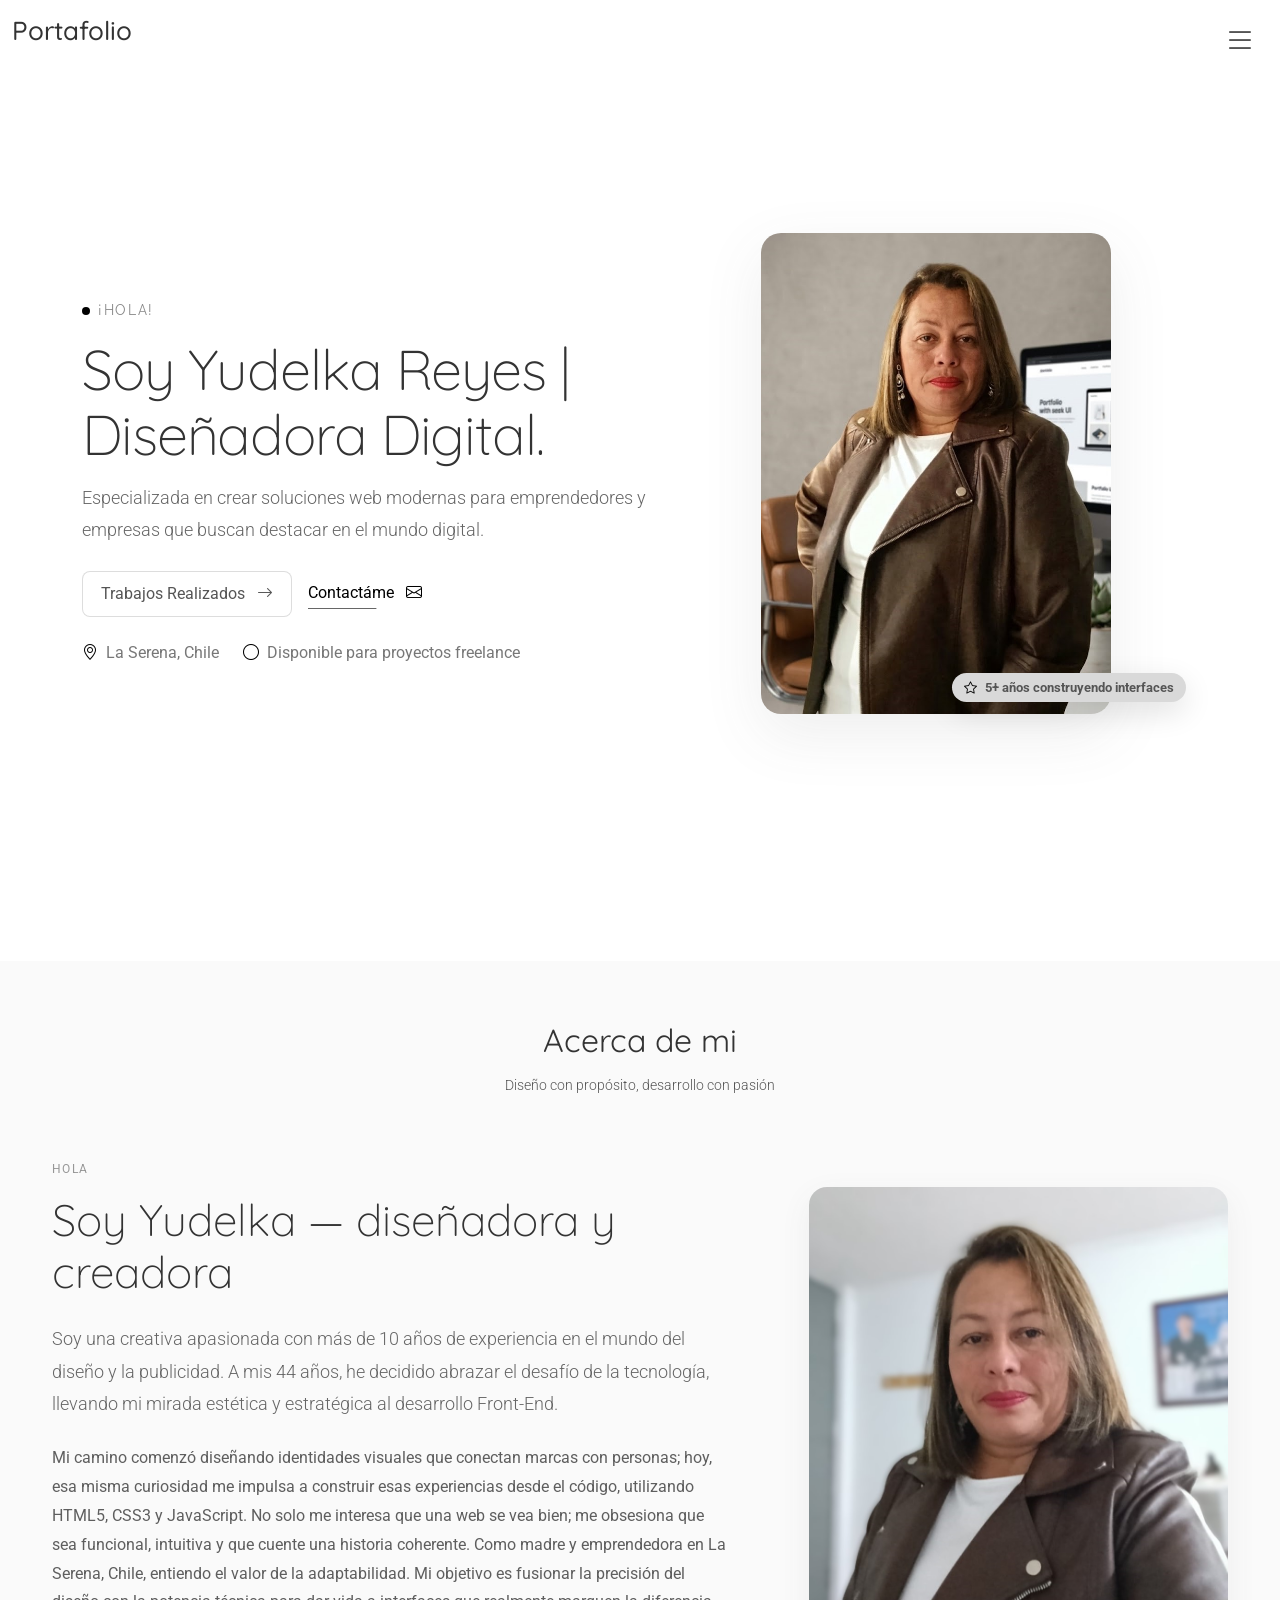
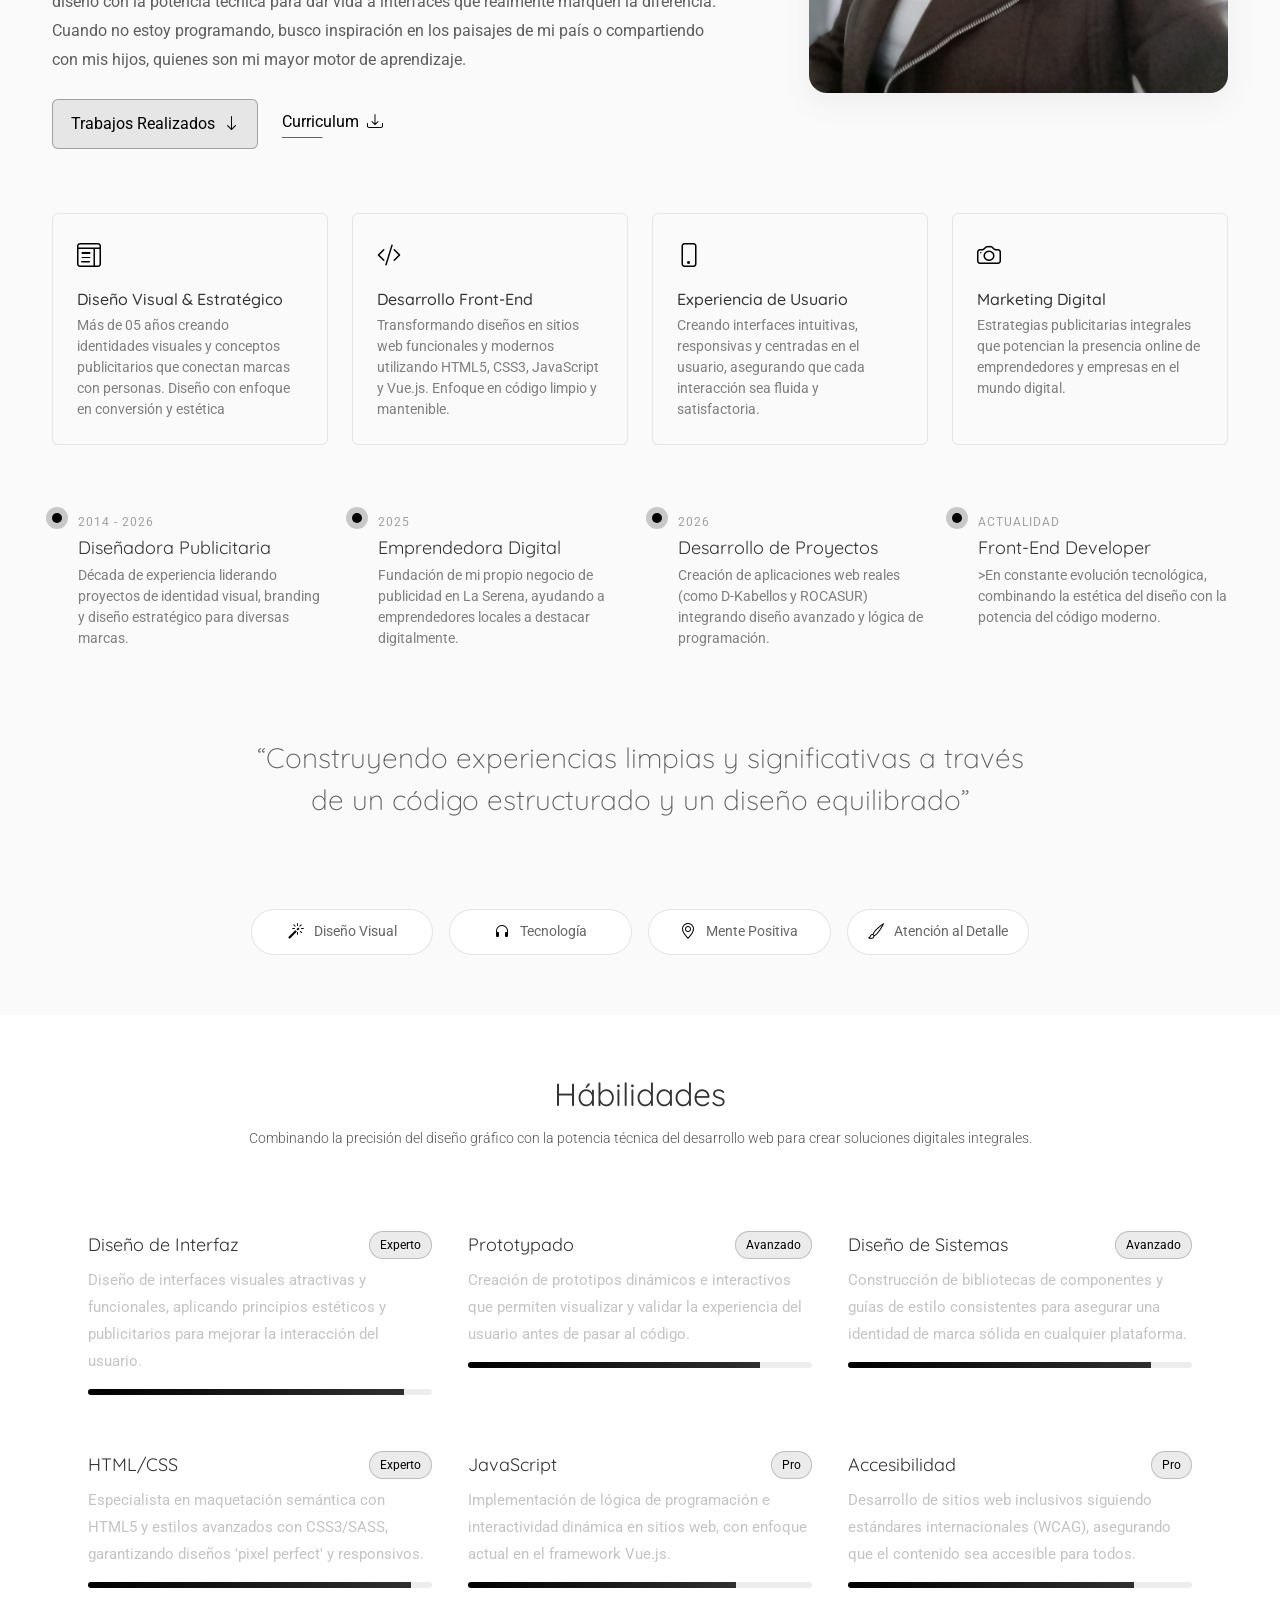
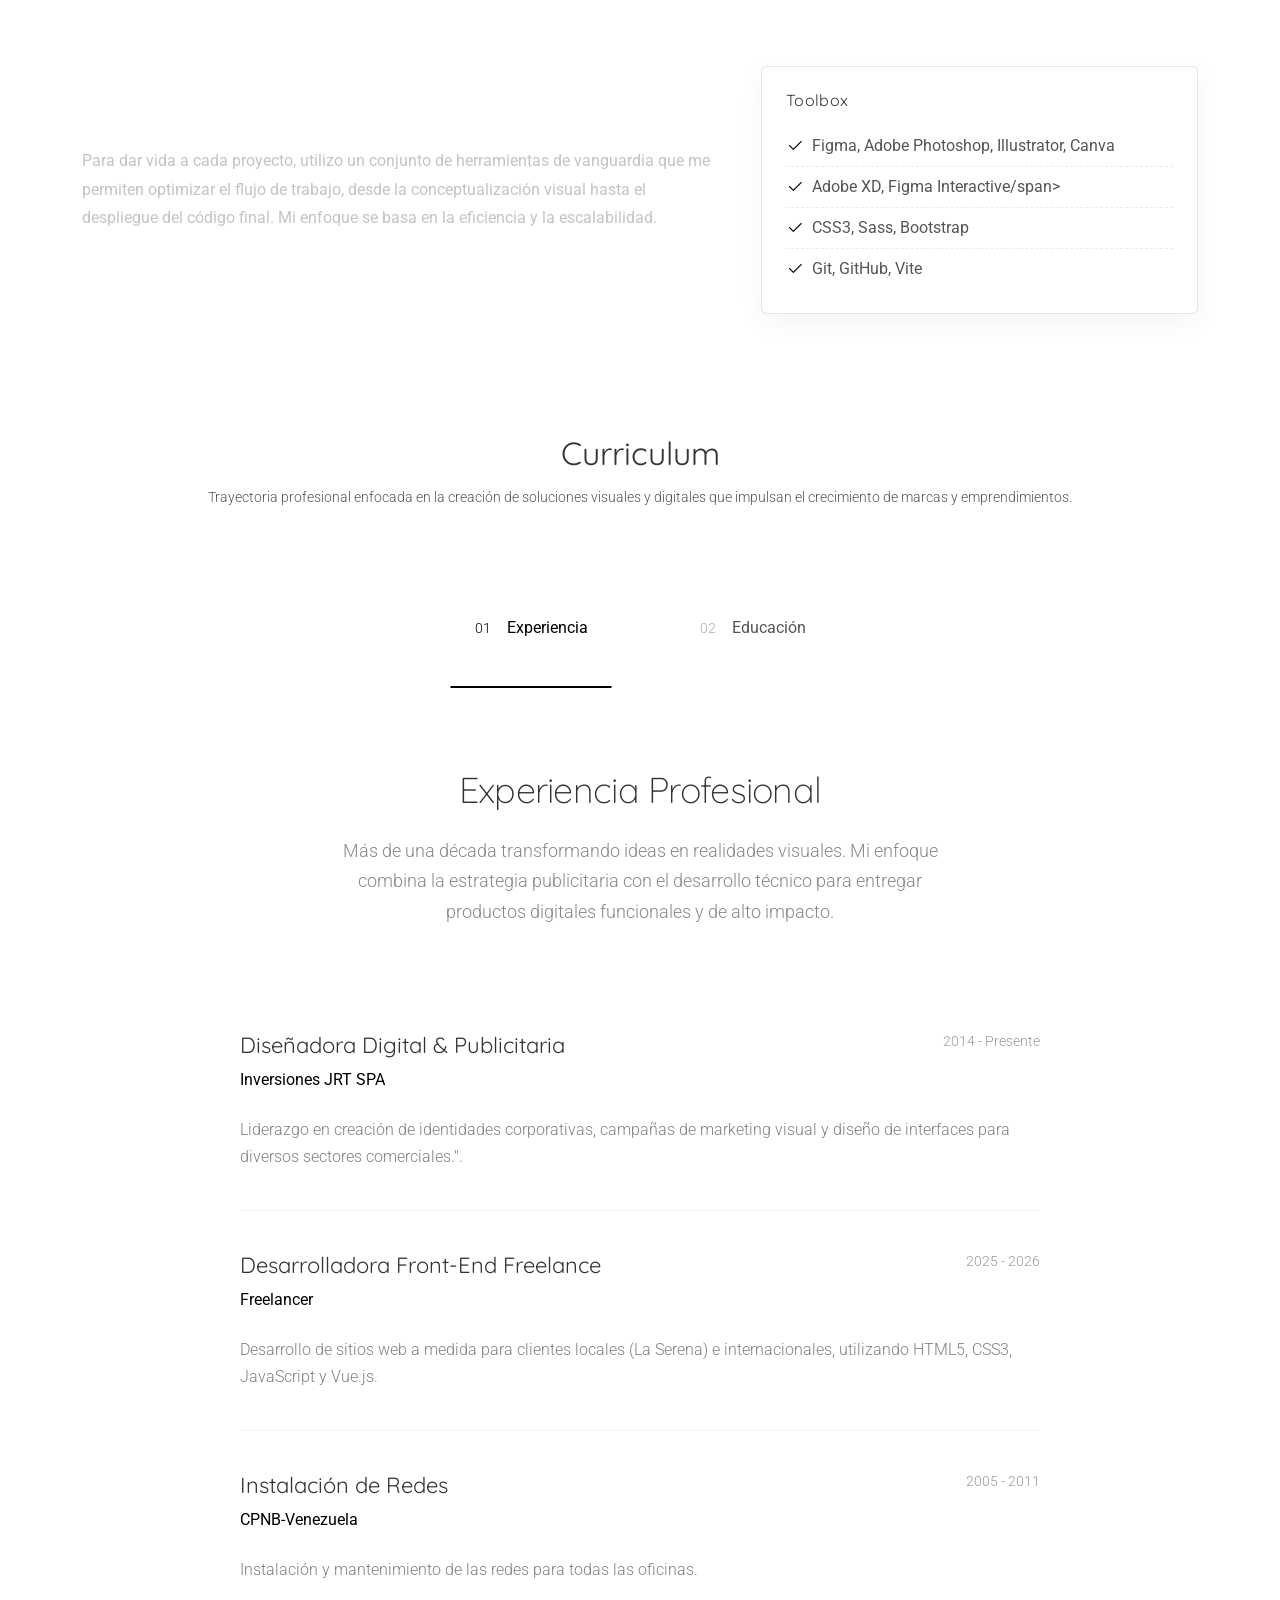
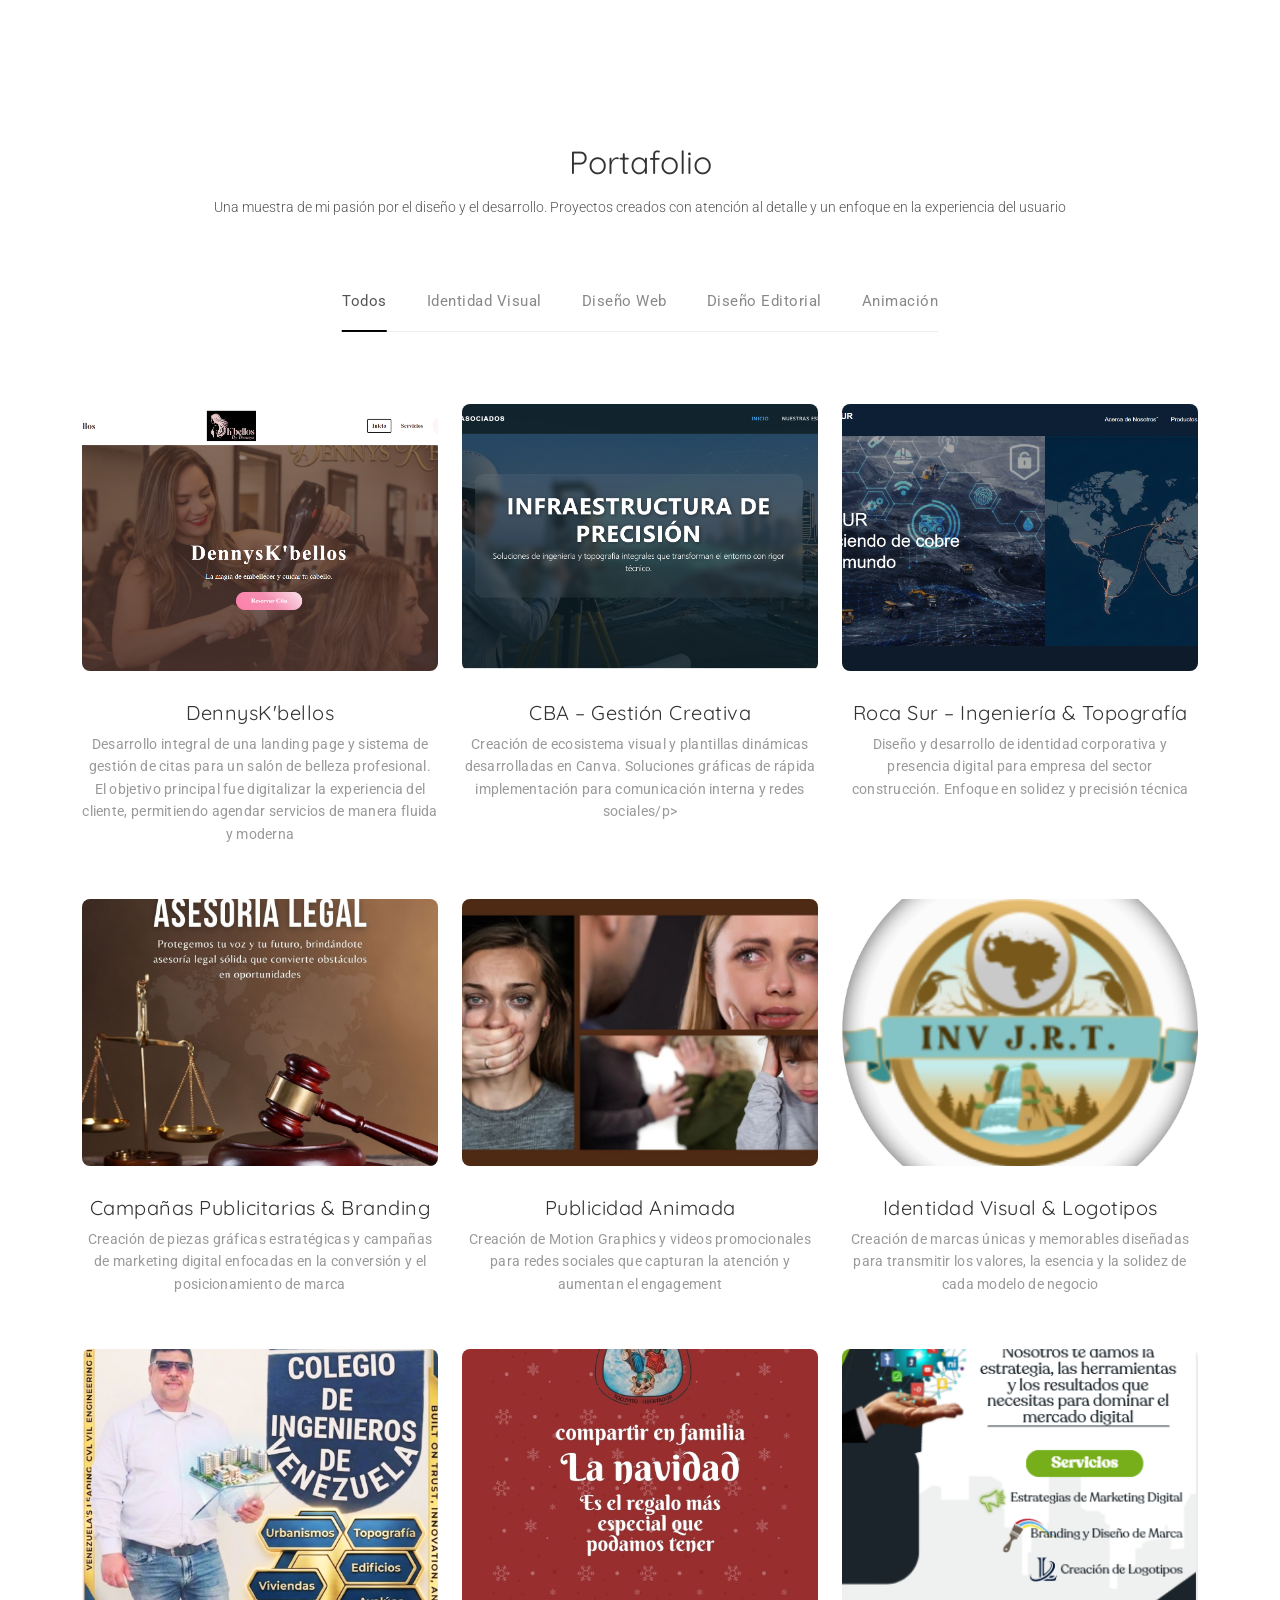
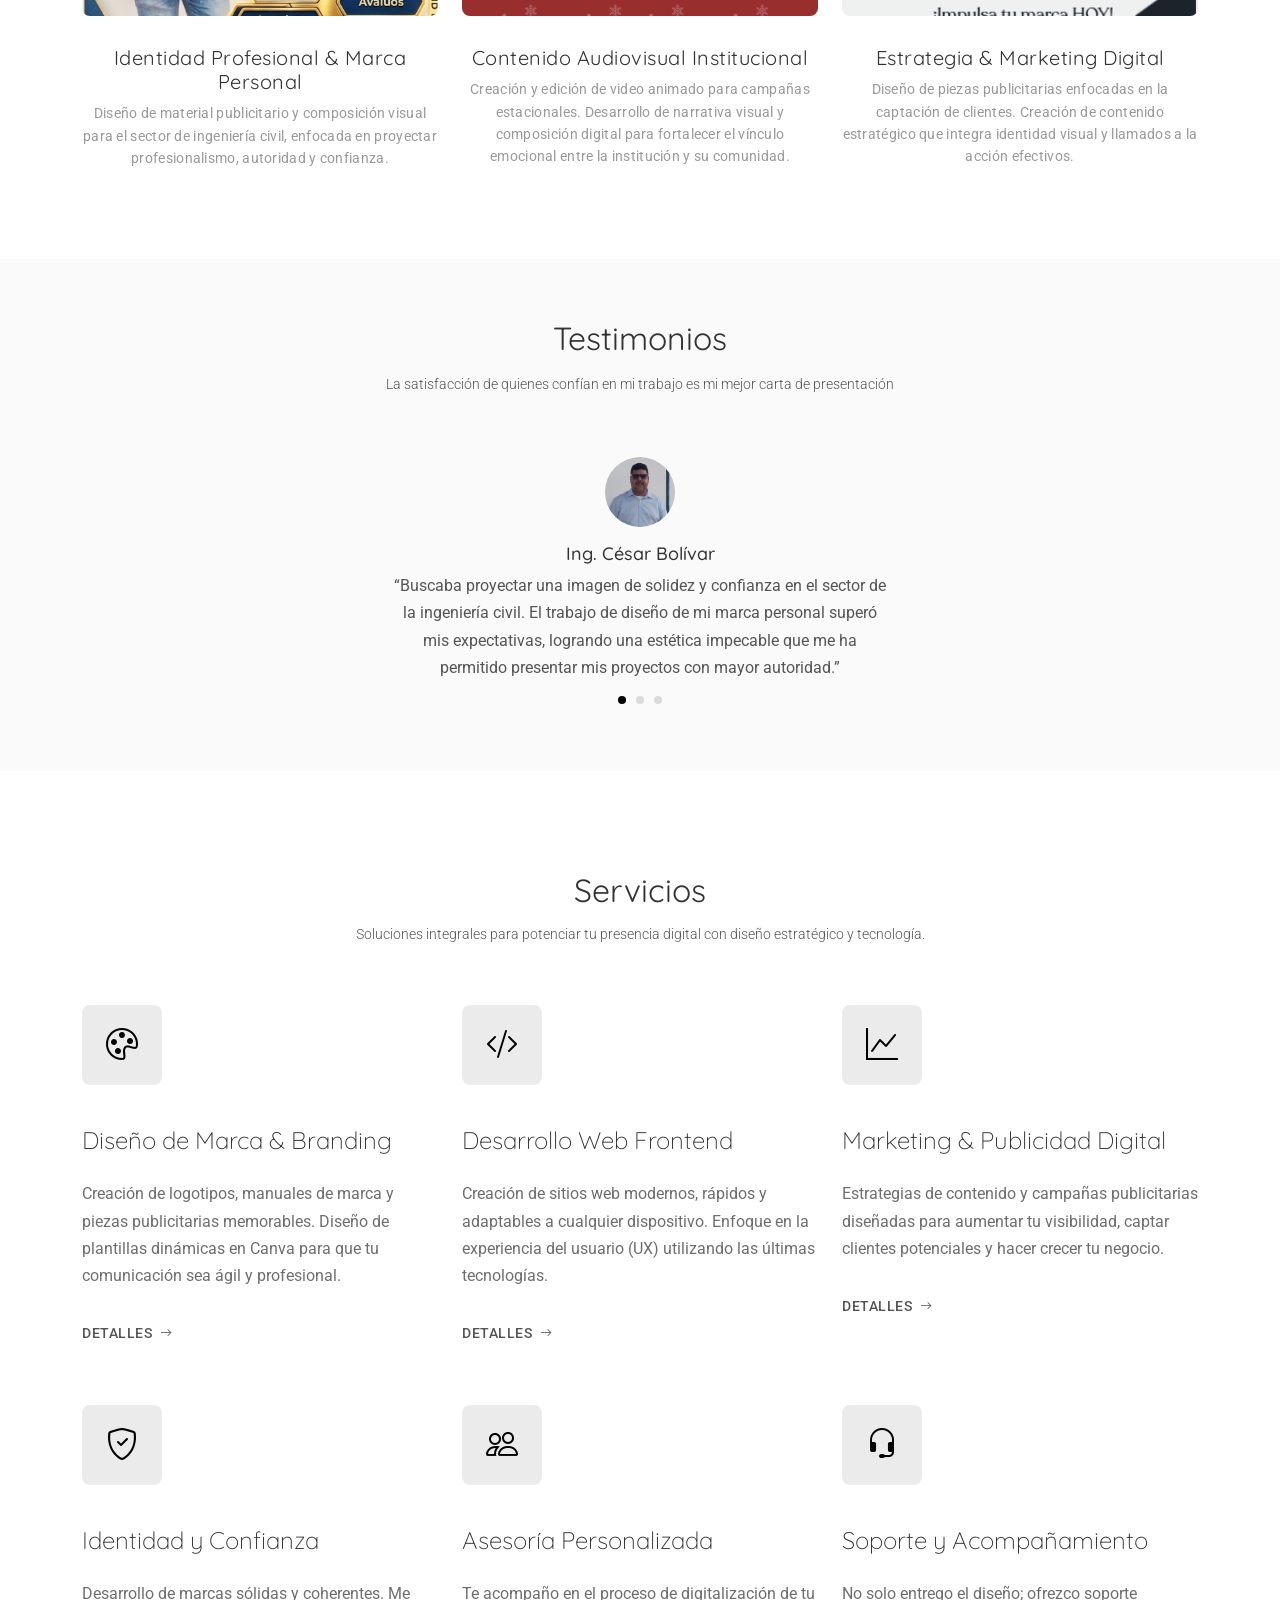
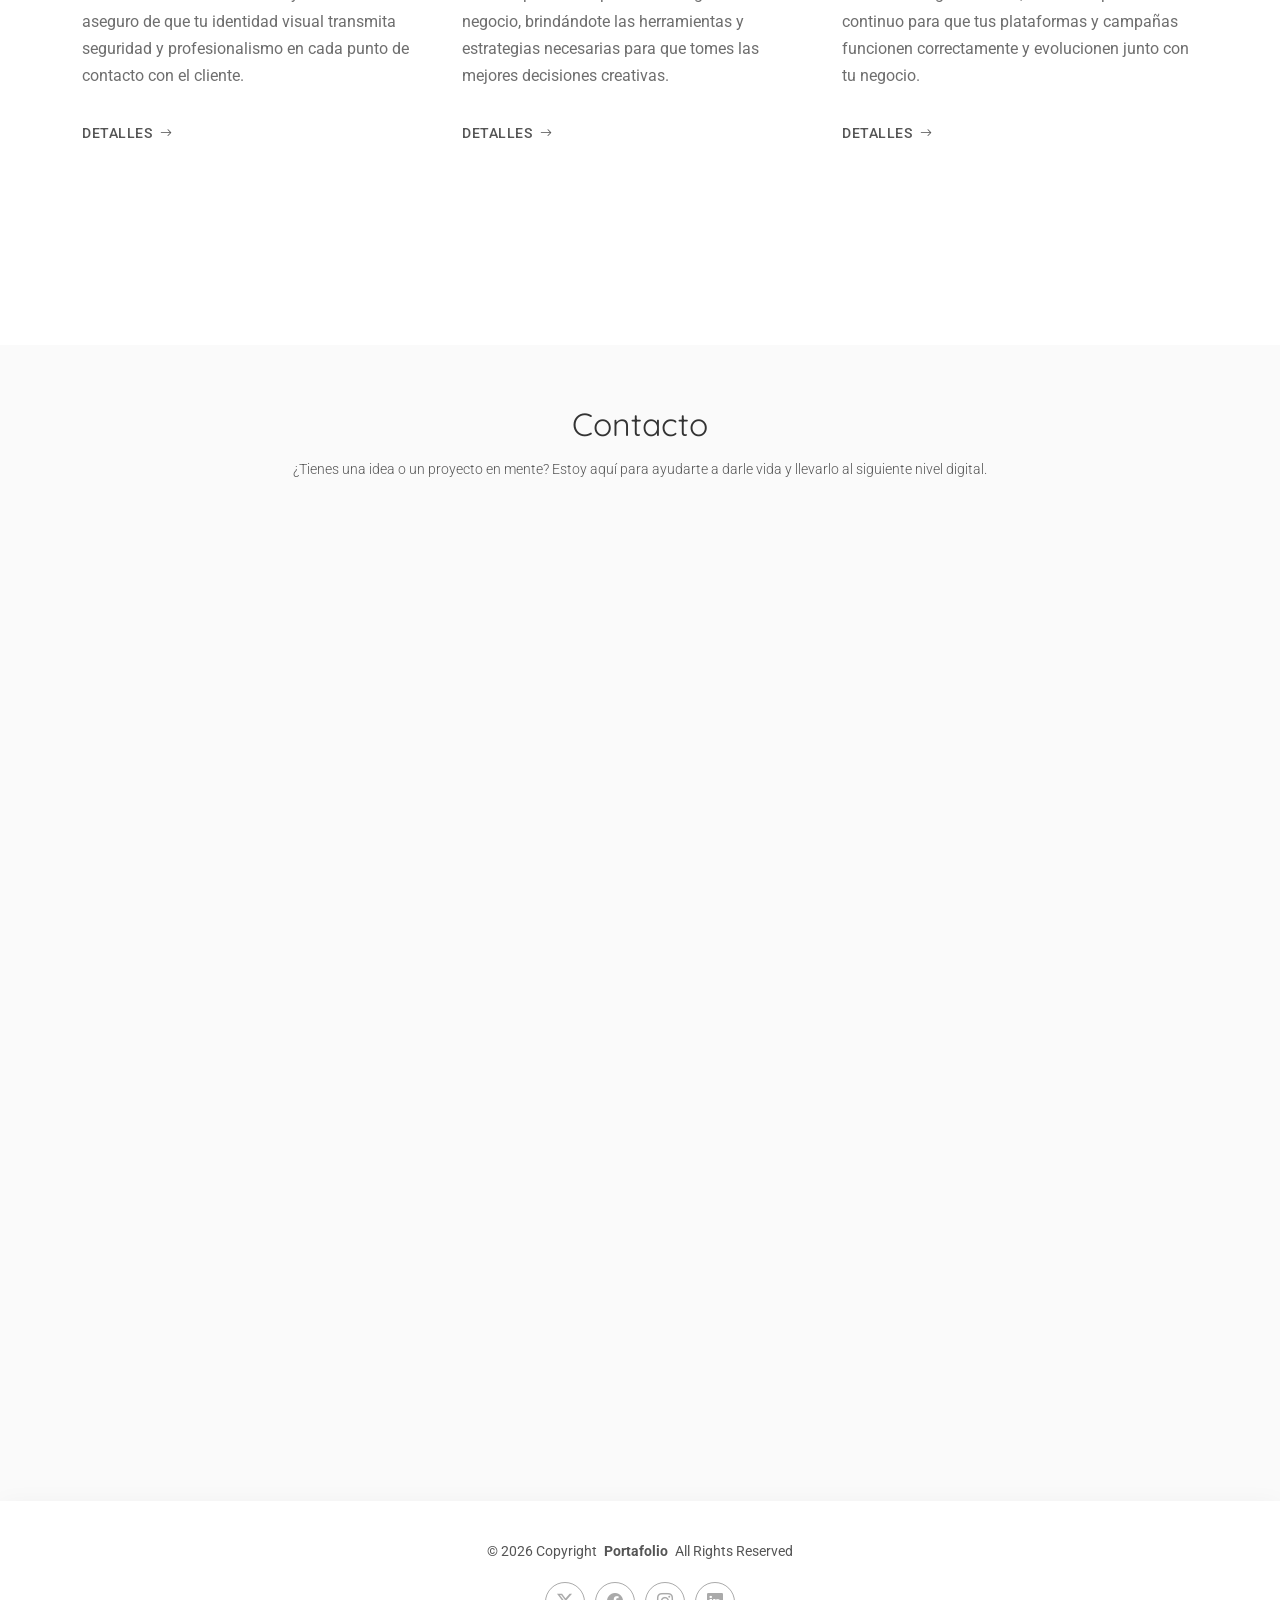
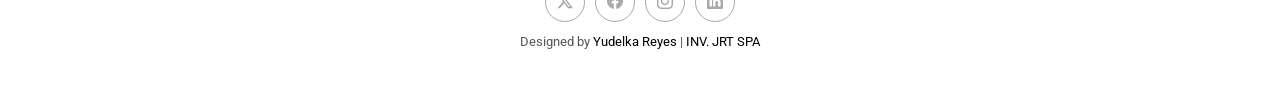
==== commit 59a6d04d: "Actualizando" ====
--- a/index.html
+++ b/index.html
@@ -279,25 +279,25 @@
             <div class="col-6 col-md-3 col-lg-2" data-aos="zoom-in" data-aos-delay="120">
               <div class="fact-pill">
                 <i class="bi bi-magic"></i>
-                <span>Minimalism</span>
+                <span>Diseño Visual</span>
               </div>
             </div>
             <div class="col-6 col-md-3 col-lg-2" data-aos="zoom-in" data-aos-delay="160">
               <div class="fact-pill">
                 <i class="bi bi-headphones"></i>
-                <span>Lo-fi Beats</span>
+                <span>Tecnología</span>
               </div>
             </div>
             <div class="col-6 col-md-3 col-lg-2" data-aos="zoom-in" data-aos-delay="200">
               <div class="fact-pill">
                 <i class="bi bi-geo-alt"></i>
-                <span>City Walks</span>
+                <span>Mente Positiva</span>
               </div>
             </div>
             <div class="col-6 col-md-3 col-lg-2" data-aos="zoom-in" data-aos-delay="240">
               <div class="fact-pill">
                 <i class="bi bi-brush"></i>
-                <span>Sketching</span>
+                <span>Atención al Detalle</span>
               </div>
             </div>
           </div>
@@ -645,6 +645,30 @@
 
           <div class="row gy-4 portfolio-grid isotope-container" data-aos="fade-up" data-aos-delay="200">
 
+            <div class="col-lg-4 col-md-6 portfolio-item isotope-item filter-web">
+              <div class="portfolio-card">
+                <div class="image-container">
+                  <img src="assets/img/portfolio/dennys.png" class="img-fluid" alt="DennysK'bellos" loading="lazy">
+                  <div class="overlay">
+                    <div class="overlay-content">
+                      <a href="assets/img/portfolio/dennys.png" class="glightbox zoom-link" title="DennysK'bellos">
+                        <i class="bi bi-zoom-in"></i>
+                      </a>
+                      <a href="portfolio-details.html" class="details-link" title="DennysK'bellos">
+                        <i class="bi bi-arrow-right"></i>
+                      </a>
+                    </div>
+                  </div>
+                </div>
+                <div class="content">
+                  <h3>DennysK'bellos</h3>
+                  <p>Desarrollo integral de una landing page y sistema de gestión de citas para un salón de belleza
+                    profesional. El objetivo principal fue digitalizar la experiencia del cliente, permitiendo agendar
+                    servicios de manera fluida y moderna</p>
+                </div>
+              </div>
+            </div><!-- End Portfolio Item -->
+
             <div class="col-lg-4 col-md-6 portfolio-item isotope-item filter-branding">
               <div class="portfolio-card">
                 <div class="image-container">
@@ -786,12 +810,10 @@
             <div class="col-lg-4 col-md-6 portfolio-item isotope-item filter-print">
               <div class="portfolio-card">
                 <div class="image-container">
-                  <img src="assets/img/portfolio/trinidad.jpg" class="img-fluid" alt="Diseño de Navidad"
-                    loading="lazy">
+                  <img src="assets/img/portfolio/trinidad.jpg" class="img-fluid" alt="Diseño de Navidad" loading="lazy">
                   <div class="overlay">
                     <div class="overlay-content">
-                      <a href="assets/img/portfolio/trinidad1.jpg" class="glightbox zoom-link"
-                        title="Packaging Design">
+                      <a href="assets/img/portfolio/trinidad1.jpg" class="glightbox zoom-link" title="Packaging Design">
                         <i class="bi bi-zoom-in"></i>
                       </a>
                       <a href="portfolio-details.html" class="details-link" title="View Project Details">
@@ -802,7 +824,8 @@
                 </div>
                 <div class="content">
                   <h3>Contenido Audiovisual Institucional</h3>
-                  <p>Creación y edición de video animado para campañas estacionales. Desarrollo de narrativa visual y composición digital para fortalecer el vínculo emocional entre la institución y su comunidad.</p>
+                  <p>Creación y edición de video animado para campañas estacionales. Desarrollo de narrativa visual y
+                    composición digital para fortalecer el vínculo emocional entre la institución y su comunidad.</p>
                 </div>
               </div>
             </div><!-- End Portfolio Item -->
@@ -826,7 +849,8 @@
                 </div>
                 <div class="content">
                   <h3>Estrategia & Marketing Digital</h3>
-                  <p>Diseño de piezas publicitarias enfocadas en la captación de clientes. Creación de contenido estratégico que integra identidad visual y llamados a la acción efectivos.</p>
+                  <p>Diseño de piezas publicitarias enfocadas en la captación de clientes. Creación de contenido
+                    estratégico que integra identidad visual y llamados a la acción efectivos.</p>
                 </div>
               </div>
             </div><!-- End Portfolio Item -->
@@ -885,7 +909,9 @@
                     <h3 class="name">Ing. César Bolívar</h3>
                     <blockquote>
                       <p>
-                        “Buscaba proyectar una imagen de solidez y confianza en el sector de la ingeniería civil. El trabajo de diseño de mi marca personal superó mis expectativas, logrando una estética impecable que me ha permitido presentar mis proyectos con mayor autoridad.”
+                        “Buscaba proyectar una imagen de solidez y confianza en el sector de la ingeniería civil. El
+                        trabajo de diseño de mi marca personal superó mis expectativas, logrando una estética impecable
+                        que me ha permitido presentar mis proyectos con mayor autoridad.”
                       </p>
                     </blockquote>
                   </div>
@@ -898,7 +924,9 @@
                     <h3 class="name">Abg. María Roa</h3>
                     <blockquote>
                       <p>
-                        “En el mundo legal, la confianza lo es todo. Gracias a la estrategia de marketing y el diseño de piezas publicitarias, hemos logrado conectar de forma más cercana con nuestros clientes, humanizando nuestra marca sin perder la seriedad que requiere nuestra profesión.”
+                        “En el mundo legal, la confianza lo es todo. Gracias a la estrategia de marketing y el diseño de
+                        piezas publicitarias, hemos logrado conectar de forma más cercana con nuestros clientes,
+                        humanizando nuestra marca sin perder la seriedad que requiere nuestra profesión.”
                       </p>
                     </blockquote>
                   </div>
@@ -911,7 +939,9 @@
                     <h3 class="name">Ing. Neyl Lozano</h3>
                     <blockquote>
                       <p>
-                        “La transición de nuestra empresa al entorno digital fue clave gracias al desarrollo de nuestro sitio web. Logramos una plataforma profesional, clara y funcional que refleja perfectamente la precisión técnica que nos caracteriza en cada obra.”
+                        “La transición de nuestra empresa al entorno digital fue clave gracias al desarrollo de nuestro
+                        sitio web. Logramos una plataforma profesional, clara y funcional que refleja perfectamente la
+                        precisión técnica que nos caracteriza en cada obra.”
                       </p>
                     </blockquote>
                   </div>
@@ -943,7 +973,8 @@
                 <i class="bi bi-palette"></i>
               </div>
               <h3><a href="service-details.html">Diseño de Marca & Branding</a></h3>
-              <p>Creación de logotipos, manuales de marca y piezas publicitarias memorables. Diseño de plantillas dinámicas en Canva para que tu comunicación sea ágil y profesional.</p>
+              <p>Creación de logotipos, manuales de marca y piezas publicitarias memorables. Diseño de plantillas
+                dinámicas en Canva para que tu comunicación sea ágil y profesional.</p>
               <div class="service-link">
                 <a href="service-details.html">
                   <span>Detalles</span>
@@ -959,7 +990,8 @@
                 <i class="bi bi-code-slash"></i>
               </div>
               <h3><a href="service-details.html">Desarrollo Web Frontend</a></h3>
-              <p>Creación de sitios web modernos, rápidos y adaptables a cualquier dispositivo. Enfoque en la experiencia del usuario (UX) utilizando las últimas tecnologías.</p>
+              <p>Creación de sitios web modernos, rápidos y adaptables a cualquier dispositivo. Enfoque en la
+                experiencia del usuario (UX) utilizando las últimas tecnologías.</p>
               <div class="service-link">
                 <a href="service-details.html">
                   <span>Detalles</span>
@@ -975,7 +1007,8 @@
                 <i class="bi bi-graph-up"></i>
               </div>
               <h3><a href="service-details.html">Marketing & Publicidad Digital</a></h3>
-              <p>Estrategias de contenido y campañas publicitarias diseñadas para aumentar tu visibilidad, captar clientes potenciales y hacer crecer tu negocio.</p>
+              <p>Estrategias de contenido y campañas publicitarias diseñadas para aumentar tu visibilidad, captar
+                clientes potenciales y hacer crecer tu negocio.</p>
               <div class="service-link">
                 <a href="service-details.html">
                   <span>Detalles</span>
@@ -991,7 +1024,8 @@
                 <i class="bi bi-shield-check"></i>
               </div>
               <h3><a href="service-details.html">Identidad y Confianza</a></h3>
-              <p>Desarrollo de marcas sólidas y coherentes. Me aseguro de que tu identidad visual transmita seguridad y profesionalismo en cada punto de contacto con el cliente.</p>
+              <p>Desarrollo de marcas sólidas y coherentes. Me aseguro de que tu identidad visual transmita seguridad y
+                profesionalismo en cada punto de contacto con el cliente.</p>
               <div class="service-link">
                 <a href="service-details.html">
                   <span>Detalles</span>
@@ -1007,7 +1041,8 @@
                 <i class="bi bi-people"></i>
               </div>
               <h3><a href="service-details.html">Asesoría Personalizada</a></h3>
-              <p>Te acompaño en el proceso de digitalización de tu negocio, brindándote las herramientas y estrategias necesarias para que tomes las mejores decisiones creativas.</p>
+              <p>Te acompaño en el proceso de digitalización de tu negocio, brindándote las herramientas y estrategias
+                necesarias para que tomes las mejores decisiones creativas.</p>
               <div class="service-link">
                 <a href="service-details.html">
                   <span>Detalles</span>
@@ -1023,7 +1058,8 @@
                 <i class="bi bi-headset"></i>
               </div>
               <h3><a href="service-details.html">Soporte y Acompañamiento</a></h3>
-              <p>No solo entrego el diseño; ofrezco soporte continuo para que tus plataformas y campañas funcionen correctamente y evolucionen junto con tu negocio.</p>
+              <p>No solo entrego el diseño; ofrezco soporte continuo para que tus plataformas y campañas funcionen
+                correctamente y evolucionen junto con tu negocio.</p>
               <div class="service-link">
                 <a href="service-details.html">
                   <span>Detalles</span>
@@ -1049,7 +1085,8 @@
       <!-- Section Title -->
       <div class="container section-title" data-aos="fade-up">
         <h2>Contacto</h2>
-        <p>¿Tienes una idea o un proyecto en mente? Estoy aquí para ayudarte a darle vida y llevarlo al siguiente nivel digital.</p>
+        <p>¿Tienes una idea o un proyecto en mente? Estoy aquí para ayudarte a darle vida y llevarlo al siguiente nivel
+          digital.</p>
       </div><!-- End Section Title -->
 
       <div class="container" data-aos="fade-up" data-aos-delay="100">
@@ -1058,7 +1095,8 @@
             <div class="contact-form-container">
               <div class="form-intro">
                 <h2>Trabajemos Juntos</h2>
-                <p>Cuéntame sobre tu negocio y tus objetivos. Me especializo en crear soluciones a medida que combinan diseño creativo y funcionalidad web para que tu marca destaque en el mercado.</p>
+                <p>Cuéntame sobre tu negocio y tus objetivos. Me especializo en crear soluciones a medida que combinan
+                  diseño creativo y funcionalidad web para que tu marca destaque en el mercado.</p>
               </div>
 
               <form action="forms/contact.php" method="post" class="php-email-form contact-form">
@@ -1121,7 +1159,8 @@
             <div class="contact-sidebar">
               <div class="contact-header">
                 <h3>Datos de Contacto</h3>
-                <p>Si prefieres un contacto directo, puedes escribirme por correo o enviarme un mensaje de WhatsApp. Responderé a la brevedad para agendar una consulta gratuita.</p>
+                <p>Si prefieres un contacto directo, puedes escribirme por correo o enviarme un mensaje de WhatsApp.
+                  Responderé a la brevedad para agendar una consulta gratuita.</p>
               </div>
 
               <div class="contact-methods">
@@ -1195,12 +1234,14 @@
 
     <div class="container">
       <div class="copyright text-center ">
-        <p>© <span>2026 Copyright</span> <strong class="px-1 sitename">Portafolio</strong> <span>All Rights Reserved</span>
+        <p>© <span>2026 Copyright</span> <strong class="px-1 sitename">Portafolio</strong> <span>All Rights
+            Reserved</span>
         </p>
       </div>
       <div class="social-links d-flex justify-content-center">
         <a href="https://x.com/reyes_yudelka" target="_blank"><i class="bi bi-twitter-x"></i></a>
-        <a href="https://web.facebook.com/profile.php?id=61580438034913" target="_blank"><i class="bi bi-facebook"></i></a>
+        <a href="https://web.facebook.com/profile.php?id=61580438034913" target="_blank"><i
+            class="bi bi-facebook"></i></a>
         <a href="https://www.instagram.com/inversionesjrt/" target="_blank"><i class="bi bi-instagram"></i></a>
         <a href="https://www.linkedin.com/in/yudelka-r-front-end/" target="_blank"><i class="bi bi-linkedin"></i></a>
       </div>
